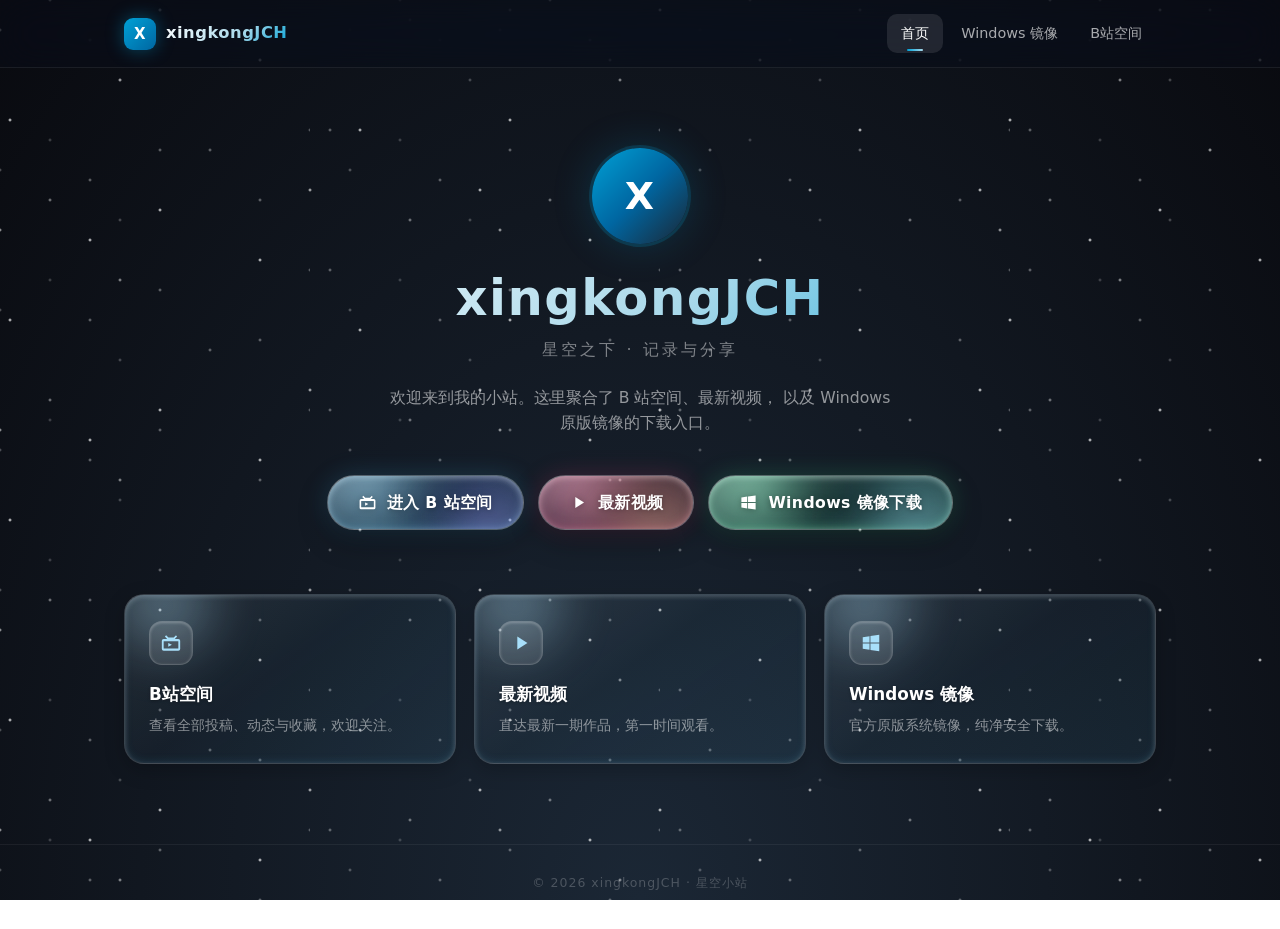
==== index.html @ c0339f9b "Add files via upload" ====
<!DOCTYPE html>
<html lang="zh-CN">
<head>
<meta charset="UTF-8">
<meta name="viewport" content="width=device-width, initial-scale=1.0">
<title>xingkongJCH · 星空小站</title>
<meta name="description" content="xingkongJCH 的个人官网 —— B站空间、最新视频与 Windows 原版镜像下载。">
<link rel="stylesheet" href="style.css">
</head>
<body>

<!-- 星空背景（跟随鼠标视差） -->
<div class="stars" aria-hidden="true"></div>

<!-- ==================== 导航栏 ==================== -->
<header class="nav" id="nav">
  <div class="nav-inner">
    <a class="nav-logo" href="#home">
      <span class="logo-mark">X</span>
      <span class="logo-text">xingkongJCH</span>
    </a>

    <nav class="nav-links" id="navLinks">
      <a href="#home" class="nav-link" data-nav="home">首页</a>
      <a href="#windows" class="nav-link" data-nav="windows">Windows 镜像</a>
      <a href="https://space.bilibili.com/3706985165883748?spm_id_from=333.1007.0.0"
         class="nav-link" target="_blank" rel="noopener noreferrer">B站空间</a>
    </nav>

    <button class="nav-toggle" id="navToggle" aria-label="展开菜单" aria-expanded="false">
      <span></span>
      <span></span>
      <span></span>
    </button>
  </div>
</header>

<div class="site">

  <!-- ==================== 首页 ==================== -->
  <section class="page page-home active" id="page-home">

    <!-- Hero -->
    <div class="hero">
      <div class="hero-avatar">X</div>
      <h1 class="hero-title">xingkongJCH</h1>
      <p class="hero-sub">星空之下 · 记录与分享</p>
      <p class="hero-desc">
        欢迎来到我的小站。这里聚合了 B 站空间、最新视频，
        以及 Windows 原版镜像的下载入口。
      </p>

      <div class="hero-actions">
        <a class="btn-liquid hue-bili"
           href="https://space.bilibili.com/3706985165883748?spm_id_from=333.1007.0.0"
           target="_blank" rel="noopener noreferrer">
          <svg viewBox="0 0 24 24" aria-hidden="true">
            <path d="M17.5 3.5l-2.5 2.5h-5.8L6.7 3.5 5.3 4.9 7.9 7.5H4a2 2 0 0 0-2 2v9a2 2 0 0 0 2 2h16a2 2 0 0 0 2-2v-9a2 2 0 0 0-2-2h-3.9l2.6-2.6-1.4-1.4zM4 10h16v8H4v-8zm5 2v4l4-2-4-2z"/>
          </svg>
          <span>进入 B 站空间</span>
        </a>

        <a class="btn-liquid hue-video"
           href="https://www.bilibili.com/video/BV1kBYi6ZEmk/?spm_id_from=333.1387.homepage.video_card.click&vd_source=fdfc58d24c87481e0ea7dd39a5ea5d2f"
           target="_blank" rel="noopener noreferrer">
          <svg viewBox="0 0 24 24" aria-hidden="true">
            <path d="M8 5v14l11-7z"/>
          </svg>
          <span>最新视频</span>
        </a>

        <a class="btn-liquid hue-win" href="#windows">
          <svg viewBox="0 0 24 24" aria-hidden="true">
            <path d="M3 5.6l7.4-1.05v6.95H3V5.6zm8.4-1.18L21 3.1v8.4h-9.6V4.42zM3 12.5h7.4v6.95L3 18.4V12.5zm8.4 0H21v8.4l-9.6-1.32V12.5z"/>
          </svg>
          <span>Windows 镜像下载</span>
        </a>
      </div>
    </div>

    <!-- 功能卡片 -->
    <div class="features">
      <a class="feature-card hue-bili"
         href="https://space.bilibili.com/3706985165883748?spm_id_from=333.1007.0.0"
         target="_blank" rel="noopener noreferrer">
        <span class="feature-icon">
          <svg viewBox="0 0 24 24" aria-hidden="true">
            <path d="M17.5 3.5l-2.5 2.5h-5.8L6.7 3.5 5.3 4.9 7.9 7.5H4a2 2 0 0 0-2 2v9a2 2 0 0 0 2 2h16a2 2 0 0 0 2-2v-9a2 2 0 0 0-2-2h-3.9l2.6-2.6-1.4-1.4zM4 10h16v8H4v-8zm5 2v4l4-2-4-2z"/>
          </svg>
        </span>
        <h3>B站空间</h3>
        <p>查看全部投稿、动态与收藏，欢迎关注。</p>
      </a>

      <a class="feature-card hue-video"
         href="https://www.bilibili.com/video/BV1kBYi6ZEmk/?spm_id_from=333.1387.homepage.video_card.click&vd_source=fdfc58d24c87481e0ea7dd39a5ea5d2f"
         target="_blank" rel="noopener noreferrer">
        <span class="feature-icon">
          <svg viewBox="0 0 24 24" aria-hidden="true">
            <path d="M8 5v14l11-7z"/>
          </svg>
        </span>
        <h3>最新视频</h3>
        <p>直达最新一期作品，第一时间观看。</p>
      </a>

      <a class="feature-card hue-win" href="#windows">
        <span class="feature-icon">
          <svg viewBox="0 0 24 24" aria-hidden="true">
            <path d="M3 5.6l7.4-1.05v6.95H3V5.6zm8.4-1.18L21 3.1v8.4h-9.6V4.42zM3 12.5h7.4v6.95L3 18.4V12.5zm8.4 0H21v8.4l-9.6-1.32V12.5z"/>
          </svg>
        </span>
        <h3>Windows 镜像</h3>
        <p>官方原版系统镜像，纯净安全下载。</p>
      </a>
    </div>

  </section>

  <!-- ==================== Windows 镜像下载页 ==================== -->
  <section class="page page-windows" id="page-windows">

    <div class="page-head">
      <button class="back-btn" id="backBtn" type="button" aria-label="返回首页">
        <svg viewBox="0 0 24 24" fill="none" stroke="currentColor" stroke-width="2.5"
             stroke-linecap="round" stroke-linejoin="round" aria-hidden="true">
          <path d="M15 5l-7 7 7 7"/>
        </svg>
        <span>返回首页</span>
      </button>

      <h2 class="page-title">Windows 镜像下载</h2>
      <p class="page-sub">官方原版 · 纯净安全</p>
    </div>

    <div class="dl-list">

      <a class="dl-item"
         href="https://alive.tingshuxiansheng.cn/d/%E5%BE%AE%E8%BD%AF%E5%AE%98%E6%96%B9%E5%8E%9F%E7%89%88Windows%E7%B3%BB%E7%BB%9F/zh-cn_windows_11_enterprise_ltsc_2024_x64_dvd_cff9cd2d.iso?sign=tOLn_5eT9_x6PxgOH4UfDRj9X3QzSqGgjOMQOa3mC1U=:0"
         target="_blank" rel="noopener noreferrer">
        <span class="dl-icon i-blue">
          <svg viewBox="0 0 24 24" fill="currentColor" aria-hidden="true">
            <path d="M3 5.6l7.4-1.05v6.95H3V5.6zm8.4-1.18L21 3.1v8.4h-9.6V4.42zM3 12.5h7.4v6.95L3 18.4V12.5zm8.4 0H21v8.4l-9.6-1.32V12.5z"/>
          </svg>
        </span>
        <span class="dl-body">
          <span class="dl-title">Windows 11 企业版 LTSC 2024</span>
          <span class="dl-desc">64 位 · 简体中文 · 官方原版</span>
        </span>
        <span class="dl-arrow">
          <svg viewBox="0 0 24 24" fill="none" stroke="currentColor" stroke-width="2.5"
               stroke-linecap="round" stroke-linejoin="round" aria-hidden="true">
            <path d="M9 5l7 7-7 7"/>
          </svg>
        </span>
      </a>

      <a class="dl-item"
         href="https://alive.tingshuxiansheng.cn/d/%E5%BE%AE%E8%BD%AF%E5%AE%98%E6%96%B9%E5%8E%9F%E7%89%88Windows%E7%B3%BB%E7%BB%9F/cn_windows_10_enterprise_ltsc_2019_x64_dvd_9c09ff24.iso?sign=Vf3zln-apKMjqWI-5AltkIxKh0ZvsPTqqXGYfFExYdQ=:0"
         target="_blank" rel="noopener noreferrer">
        <span class="dl-icon i-cyan">
          <svg viewBox="0 0 24 24" fill="currentColor" aria-hidden="true">
            <path d="M3 5.6l7.4-1.05v6.95H3V5.6zm8.4-1.18L21 3.1v8.4h-9.6V4.42zM3 12.5h7.4v6.95L3 18.4V12.5zm8.4 0H21v8.4l-9.6-1.32V12.5z"/>
          </svg>
        </span>
        <span class="dl-body">
          <span class="dl-title">Windows 10 企业版 LTSC 2019</span>
          <span class="dl-desc">64 位 · 简体中文 · 官方原版</span>
        </span>
        <span class="dl-arrow">
          <svg viewBox="0 0 24 24" fill="none" stroke="currentColor" stroke-width="2.5"
               stroke-linecap="round" stroke-linejoin="round" aria-hidden="true">
            <path d="M9 5l7 7-7 7"/>
          </svg>
        </span>
      </a>

      <a class="dl-item" href="https://next.itellyou.cn/" target="_blank" rel="noopener noreferrer">
        <span class="dl-icon i-purple">
          <svg viewBox="0 0 24 24" fill="none" stroke="currentColor" stroke-width="2"
               stroke-linecap="round" stroke-linejoin="round" aria-hidden="true">
            <path d="M12 3v12"/>
            <path d="M7 11l5 5 5-5"/>
            <path d="M4 20h16"/>
          </svg>
        </span>
        <span class="dl-body">
          <span class="dl-title">MSDN, 我告诉你</span>
          <span class="dl-desc">经典第三方原版镜像站</span>
        </span>
        <span class="dl-arrow">
          <svg viewBox="0 0 24 24" fill="none" stroke="currentColor" stroke-width="2.5"
               stroke-linecap="round" stroke-linejoin="round" aria-hidden="true">
            <path d="M9 5l7 7-7 7"/>
          </svg>
        </span>
      </a>

    </div>

    <p class="page-note">下载链接为第三方直链，如失效可通过 MSDN 镜像站获取。</p>

  </section>

</div>

<!-- ==================== 页脚 ==================== -->
<footer class="footer">
  <p>© 2026 xingkongJCH · 星空小站</p>
</footer>

<script src="script.js"></script>
</body>
</html>
---- style.css ----
/* ============================================================
   0. 变量与重置
   ============================================================ */
:root {
  /* 鼠标视差偏移量：-1 ~ 1，由 JS 动态写入 */
  --mx: 0;
  --my: 0;

  --bg-dark: #090a0f;
  --bg-mid: #1b2735;

  --text: #ffffff;
  --text-dim: rgba(255, 255, 255, 0.45);
  --text-faint: rgba(255, 255, 255, 0.22);

  --hue-bili: 200;
  --hue-video: 340;
  --hue-win: 152;
  --hue-back: 210;

  --nav-h: 68px;
  --ease-out: cubic-bezier(0.34, 1.56, 0.64, 1);
}

*,
*::before,
*::after {
  box-sizing: border-box;
  margin: 0;
  padding: 0;
}

html {
  -webkit-text-size-adjust: 100%;
}

body {
  min-height: 100vh;
  font-family: 'Segoe UI', 'PingFang SC', 'Microsoft YaHei', system-ui, -apple-system, sans-serif;
  font-size: 16px;
  line-height: 1.6;
  color: var(--text);
  background: radial-gradient(ellipse at bottom, var(--bg-mid) 0%, var(--bg-dark) 100%);
  background-attachment: fixed;
  overflow-x: hidden;
  -webkit-font-smoothing: antialiased;
}

a { color: inherit; text-decoration: none; }
button { font: inherit; color: inherit; background: none; border: none; cursor: pointer; }
svg { display: block; }

::-webkit-scrollbar { width: 8px; }
::-webkit-scrollbar-track { background: transparent; }
::-webkit-scrollbar-thumb {
  background: rgba(255, 255, 255, 0.14);
  border-radius: 10px;
}
::-webkit-scrollbar-thumb:hover { background: rgba(255, 255, 255, 0.24); }

/* ============================================================
   1. 星空背景（视差跟随鼠标）
   ============================================================ */
.stars {
  position: fixed;
  inset: 0;
  z-index: 0;
  pointer-events: none;
}

.stars::before,
.stars::after {
  content: '';
  position: absolute;
  top: -40px;
  left: -40px;
  width: calc(100% + 80px);
  height: calc(100% + 80px);
  background-image:
    radial-gradient(2px 2px at 20px 30px, #fff, transparent),
    radial-gradient(2px 2px at 40px 70px, rgba(255,255,255,0.8), transparent),
    radial-gradient(2px 2px at 50px 160px, #fff, transparent),
    radial-gradient(2px 2px at 90px 40px, rgba(255,255,255,0.6), transparent),
    radial-gradient(2px 2px at 130px 80px, #fff, transparent),
    radial-gradient(2px 2px at 160px 120px, rgba(255,255,255,0.7), transparent),
    radial-gradient(2px 2px at 200px 50px, #fff, transparent),
    radial-gradient(2px 2px at 250px 190px, rgba(255,255,255,0.5), transparent),
    radial-gradient(2px 2px at 300px 100px, #fff, transparent),
    radial-gradient(2px 2px at 350px 30px, rgba(255,255,255,0.9), transparent),
    radial-gradient(2px 2px at 400px 170px, #fff, transparent),
    radial-gradient(2px 2px at 450px 60px, rgba(255,255,255,0.6), transparent);
  background-size: 500px 200px;
  background-repeat: repeat;
  will-change: transform, opacity;
}

/* 远层：位移幅度小 */
.stars::before {
  animation: twinkle 4s ease-in-out infinite alternate;
  transform: translate3d(calc(var(--mx) * 16px), calc(var(--my) * 16px), 0);
}

/* 近层：位移幅度大，形成纵深 */
.stars::after {
  background-size: 350px 140px;
  opacity: 0.5;
  animation: twinkle 6s ease-in-out infinite alternate;
  animation-delay: 1s;
  transform: translate3d(calc(var(--mx) * 32px), calc(var(--my) * 32px), 0);
}

@keyframes twinkle {
  0%   { opacity: 0.4; }
  100% { opacity: 1; }
}

/* ============================================================
   2. 导航栏
   ============================================================ */
.nav {
  position: fixed;
  top: 0;
  left: 0;
  right: 0;
  z-index: 100;
  height: var(--nav-h);
  background: rgba(10, 14, 22, 0.55);
  backdrop-filter: blur(18px) saturate(180%);
  -webkit-backdrop-filter: blur(18px) saturate(180%);
  border-bottom: 1px solid rgba(255, 255, 255, 0.07);
}

.nav-inner {
  max-width: 1080px;
  height: 100%;
  margin: 0 auto;
  padding: 0 24px;
  display: flex;
  align-items: center;
  justify-content: space-between;
  gap: 24px;
}

.nav-logo {
  display: flex;
  align-items: center;
  gap: 10px;
  font-weight: 700;
  letter-spacing: 0.5px;
  flex-shrink: 0;
}

.logo-mark {
  width: 32px;
  height: 32px;
  border-radius: 9px;
  display: flex;
  align-items: center;
  justify-content: center;
  font-size: 15px;
  font-weight: 700;
  color: #fff;
  background: linear-gradient(135deg, #00a1d6, #0066a1);
  box-shadow: 0 0 18px rgba(0, 161, 214, 0.4);
}

.logo-text {
  font-size: 1.02rem;
  background: linear-gradient(135deg, #ffffff 0%, #a8d8ea 60%, #00a1d6 100%);
  -webkit-background-clip: text;
  background-clip: text;
  -webkit-text-fill-color: transparent;
}

.nav-links {
  display: flex;
  align-items: center;
  gap: 4px;
}

.nav-link {
  position: relative;
  padding: 8px 14px;
  font-size: 0.9rem;
  color: rgba(255, 255, 255, 0.65);
  border-radius: 10px;
  transition: color 0.25s, background 0.25s;
}

.nav-link:hover {
  color: #fff;
  background: rgba(255, 255, 255, 0.07);
}

.nav-link.active {
  color: #fff;
  background: rgba(255, 255, 255, 0.1);
}

.nav-link.active::after {
  content: '';
  position: absolute;
  left: 50%;
  bottom: 2px;
  transform: translateX(-50%);
  width: 16px;
  height: 2px;
  border-radius: 2px;
  background: linear-gradient(90deg, #00a1d6, #a8d8ea);
}

.nav-toggle {
  display: none;
  width: 40px;
  height: 40px;
  flex-direction: column;
  align-items: center;
  justify-content: center;
  gap: 5px;
  border-radius: 10px;
  transition: background 0.25s;
}

.nav-toggle:hover { background: rgba(255, 255, 255, 0.08); }

.nav-toggle span {
  display: block;
  width: 18px;
  height: 2px;
  border-radius: 2px;
  background: rgba(255, 255, 255, 0.85);
  transition: transform 0.3s var(--ease-out), opacity 0.25s;
}

.nav-toggle.open span:nth-child(1) { transform: translateY(7px) rotate(45deg); }
.nav-toggle.open span:nth-child(2) { opacity: 0; }
.nav-toggle.open span:nth-child(3) { transform: translateY(-7px) rotate(-45deg); }

/* ============================================================
   3. 页面容器与视图切换
   ============================================================ */
.site {
  position: relative;
  z-index: 1;
  max-width: 1080px;
  margin: 0 auto;
  padding: calc(var(--nav-h) + 56px) 24px 80px;
}

.page { display: none; }

.page.active {
  display: block;
  animation: fadeUp 0.65s cubic-bezier(0.16, 1, 0.3, 1) both;
}

@keyframes fadeUp {
  from { opacity: 0; transform: translateY(22px); }
  to   { opacity: 1; transform: translateY(0); }
}

/* ============================================================
   4. Hero 区域
   ============================================================ */
.hero {
  text-align: center;
  padding: 24px 0 64px;
}

.hero-avatar {
  width: 96px;
  height: 96px;
  margin: 0 auto 26px;
  border-radius: 50%;
  display: flex;
  align-items: center;
  justify-content: center;
  font-size: 38px;
  font-weight: 700;
  letter-spacing: 1px;
  color: #fff;
  background: linear-gradient(135deg, #00a1d6, #0066a1, #1b2735);
  box-shadow:
    0 0 0 3px rgba(0, 161, 214, 0.18),
    0 0 40px rgba(0, 161, 214, 0.22);
  user-select: none;
}

.hero-title {
  font-size: clamp(2.1rem, 6vw, 3.1rem);
  font-weight: 700;
  letter-spacing: 1.5px;
  line-height: 1.15;
  margin-bottom: 10px;
  background: linear-gradient(135deg, #ffffff 0%, #a8d8ea 55%, #00a1d6 100%);
  -webkit-background-clip: text;
  background-clip: text;
  -webkit-text-fill-color: transparent;
}

.hero-sub {
  font-size: clamp(0.85rem, 2.4vw, 1rem);
  letter-spacing: 3px;
  text-transform: uppercase;
  color: var(--text-dim);
  margin-bottom: 22px;
}

.hero-desc {
  max-width: 520px;
  margin: 0 auto 40px;
  font-size: 0.98rem;
  color: rgba(255, 255, 255, 0.55);
}

.hero-actions {
  display: flex;
  flex-wrap: wrap;
  justify-content: center;
  gap: 14px;
}

/* ============================================================
   5. 液态玻璃按钮
   ============================================================ */
.btn-liquid {
  --hue: 200;
  position: relative;
  display: inline-flex;
  align-items: center;
  justify-content: center;
  gap: 10px;
  padding: 14px 30px;
  font-size: 0.98rem;
  font-weight: 600;
  letter-spacing: 0.4px;
  color: #fff;
  cursor: pointer;
  border-radius: 60px;
  border: 1px solid rgba(255, 255, 255, 0.25);
  isolation: isolate;
  overflow: hidden;
  white-space: nowrap;
  text-shadow: 0 1px 6px rgba(0, 0, 0, 0.35);
  background: linear-gradient(
    145deg,
    hsla(var(--hue), 100%, 92%, 0.28) 0%,
    hsla(var(--hue), 90%, 75%, 0.14) 30%,
    hsla(var(--hue), 85%, 60%, 0.10) 55%,
    hsla(var(--hue), 80%, 70%, 0.18) 100%
  );
  backdrop-filter: blur(22px) saturate(200%);
  -webkit-backdrop-filter: blur(22px) saturate(200%);
  box-shadow:
    0 10px 30px rgba(0, 0, 0, 0.32),
    inset 0 2px 6px rgba(255, 255, 255, 0.42),
    inset 0 -3px 10px hsla(var(--hue), 100%, 70%, 0.22),
    inset 0 0 24px rgba(255, 255, 255, 0.06),
    0 0 26px hsla(var(--hue), 95%, 65%, 0.20);
  transition:
    transform 0.35s var(--ease-out),
    box-shadow 0.35s ease,
    filter 0.35s ease,
    border-color 0.35s ease;
}

/* 内部液态光斑 */
.btn-liquid::before,
.btn-liquid::after {
  content: '';
  position: absolute;
  border-radius: 50%;
  pointer-events: none;
  z-index: 0;
}

.btn-liquid::before {
  width: 160px;
  height: 160px;
  top: -70px;
  left: -40px;
  background: radial-gradient(circle,
    hsla(var(--hue), 100%, 85%, 0.75) 0%,
    hsla(var(--hue), 100%, 75%, 0.25) 40%,
    transparent 72%);
  filter: blur(22px);
  animation: liquidFlow1 9s ease-in-out infinite alternate;
}

.btn-liquid::after {
  width: 150px;
  height: 150px;
  bottom: -70px;
  right: -40px;
  background: radial-gradient(circle,
    hsla(calc(var(--hue) + 40), 100%, 82%, 0.6) 0%,
    hsla(calc(var(--hue) + 40), 100%, 72%, 0.18) 42%,
    transparent 72%);
  filter: blur(24px);
  animation: liquidFlow2 11s ease-in-out infinite alternate;
}

@keyframes liquidFlow1 {
  0%   { transform: translate(0, 0) scale(1); }
  50%  { transform: translate(80px, 40px) scale(1.25); }
  100% { transform: translate(30px, 80px) scale(0.95); }
}

@keyframes liquidFlow2 {
  0%   { transform: translate(0, 0) scale(1); }
  50%  { transform: translate(-70px, -30px) scale(1.2); }
  100% { transform: translate(-30px, -70px) scale(0.9); }
}

.btn-liquid > * { position: relative; z-index: 1; }

.btn-liquid svg {
  width: 19px;
  height: 19px;
  fill: currentColor;
  flex-shrink: 0;
  filter: drop-shadow(0 1px 3px rgba(0, 0, 0, 0.3));
}

.btn-liquid:hover {
  border-color: rgba(255, 255, 255, 0.45);
  filter: brightness(1.15) saturate(1.1);
  transform: translateY(-3px) scale(1.015);
  box-shadow:
    0 16px 40px rgba(0, 0, 0, 0.38),
    inset 0 2px 8px rgba(255, 255, 255, 0.6),
    inset 0 -3px 12px hsla(var(--hue), 100%, 75%, 0.3),
    inset 0 0 30px rgba(255, 255, 255, 0.1),
    0 0 42px hsla(var(--hue), 95%, 68%, 0.45);
}

.btn-liquid:hover::before,
.btn-liquid:hover::after {
  filter: blur(18px) brightness(1.3);
  animation-duration: 4s;
}

.btn-liquid:active {
  transform: translateY(-1px) scale(0.985);
  filter: brightness(0.95) saturate(1.05);
  box-shadow:
    0 5px 16px rgba(0, 0, 0, 0.35),
    inset 0 3px 12px rgba(0, 0, 0, 0.22),
    inset 0 1px 4px rgba(255, 255, 255, 0.3),
    0 0 20px hsla(var(--hue), 90%, 65%, 0.25);
}

/* 色调 */
.hue-bili  { --hue: var(--hue-bili); }
.hue-video { --hue: var(--hue-video); }
.hue-win   { --hue: var(--hue-win); }

/* ============================================================
   6. 功能卡片
   ============================================================ */
.features {
  display: grid;
  grid-template-columns: repeat(auto-fit, minmax(240px, 1fr));
  gap: 18px;
}

.feature-card {
  --hue: 200;
  position: relative;
  padding: 26px 24px;
  border-radius: 20px;
  border: 1px solid rgba(255, 255, 255, 0.14);
  isolation: isolate;
  overflow: hidden;
  background: linear-gradient(
    145deg,
    hsla(var(--hue), 95%, 90%, 0.12) 0%,
    hsla(var(--hue), 85%, 70%, 0.05) 45%,
    hsla(var(--hue), 80%, 65%, 0.09) 100%
  );
  backdrop-filter: blur(18px) saturate(180%);
  -webkit-backdrop-filter: blur(18px) saturate(180%);
  box-shadow:
    0 6px 20px rgba(0, 0, 0, 0.22),
    inset 0 2px 5px rgba(255, 255, 255, 0.2),
    inset 0 -2px 8px hsla(var(--hue), 100%, 70%, 0.1);
  transition:
    transform 0.35s var(--ease-out),
    box-shadow 0.35s ease,
    filter 0.35s ease,
    border-color 0.35s ease;
}

.feature-card::before {
  content: '';
  position: absolute;
  width: 140px;
  height: 140px;
  border-radius: 50%;
  top: -60px;
  left: -30px;
  z-index: 0;
  pointer-events: none;
  background: radial-gradient(circle,
    hsla(var(--hue), 100%, 85%, 0.4) 0%,
    transparent 70%);
  filter: blur(20px);
  animation: liquidFlow1 10s ease-in-out infinite alternate;
}

.feature-card > * { position: relative; z-index: 1; }

.feature-icon {
  display: flex;
  align-items: center;
  justify-content: center;
  width: 44px;
  height: 44px;
  margin-bottom: 16px;
  border-radius: 13px;
  background: rgba(255, 255, 255, 0.1);
  border: 1px solid rgba(255, 255, 255, 0.16);
  box-shadow: inset 0 1px 3px rgba(255, 255, 255, 0.28);
}

.feature-icon svg {
  width: 22px;
  height: 22px;
  fill: currentColor;
  color: hsla(var(--hue), 90%, 82%, 1);
}

.feature-card h3 {
  font-size: 1.05rem;
  font-weight: 600;
  margin-bottom: 6px;
  text-shadow: 0 1px 3px rgba(0, 0, 0, 0.3);
}

.feature-card p {
  font-size: 0.85rem;
  color: rgba(255, 255, 255, 0.5);
  line-height: 1.7;
}

.feature-card:hover {
  border-color: rgba(255, 255, 255, 0.32);
  filter: brightness(1.12);
  transform: translateY(-4px);
  box-shadow:
    0 14px 32px rgba(0, 0, 0, 0.32),
    inset 0 2px 7px rgba(255, 255, 255, 0.36),
    0 0 32px hsla(var(--hue), 95%, 68%, 0.3);
}

.feature-card:active {
  transform: translateY(-1px) scale(0.99);
  filter: brightness(0.96);
}

/* ============================================================
   7. Windows 下载页
   ============================================================ */
.page-windows {
  max-width: 680px;
  margin: 0 auto;
}

.page-head {
  text-align: center;
  margin-bottom: 34px;
}

.back-btn {
  --hue: var(--hue-back);
  position: relative;
  display: inline-flex;
  align-items: center;
  gap: 7px;
  padding: 9px 18px 9px 14px;
  margin-bottom: 26px;
  font-size: 0.85rem;
  font-weight: 600;
  color: #fff;
  border-radius: 40px;
  border: 1px solid rgba(255, 255, 255, 0.22);
  isolation: isolate;
  overflow: hidden;
  text-shadow: 0 1px 4px rgba(0, 0, 0, 0.35);
  background: linear-gradient(
    145deg,
    hsla(var(--hue), 100%, 92%, 0.22) 0%,
    hsla(var(--hue), 90%, 75%, 0.10) 45%,
    hsla(var(--hue), 80%, 70%, 0.16) 100%
  );
  backdrop-filter: blur(18px) saturate(190%);
  -webkit-backdrop-filter: blur(18px) saturate(190%);
  box-shadow:
    0 6px 18px rgba(0, 0, 0, 0.3),
    inset 0 2px 5px rgba(255, 255, 255, 0.35),
    inset 0 -2px 8px hsla(var(--hue), 100%, 70%, 0.18);
  transition:
    transform 0.3s var(--ease-out),
    box-shadow 0.3s ease,
    filter 0.3s ease,
    border-color 0.3s ease;
}

.back-btn::before {
  content: '';
  position: absolute;
  width: 90px;
  height: 90px;
  border-radius: 50%;
  top: -40px;
  left: -20px;
  z-index: 0;
  pointer-events: none;
  background: radial-gradient(circle,
    hsla(var(--hue), 100%, 85%, 0.55) 0%,
    transparent 70%);
  filter: blur(16px);
  animation: liquidFlow1 8s ease-in-out infinite alternate;
}

.back-btn > * { position: relative; z-index: 1; }

.back-btn svg { width: 15px; height: 15px; }

.back-btn:hover {
  border-color: rgba(255, 255, 255, 0.42);
  filter: brightness(1.18);
  transform: translateX(-3px);
  box-shadow:
    0 10px 26px rgba(0, 0, 0, 0.36),
    inset 0 2px 6px rgba(255, 255, 255, 0.5),
    0 0 28px hsla(var(--hue), 95%, 68%, 0.4);
}

.back-btn:active {
  transform: translateX(-1px) scale(0.97);
  filter: brightness(0.94);
}

.page-title {
  font-size: clamp(1.6rem, 4.5vw, 2.1rem);
  font-weight: 700;
  letter-spacing: 0.5px;
  margin-bottom: 8px;
  background: linear-gradient(135deg, #ffffff 0%, #a7f3d0 60%, #34d399 100%);
  -webkit-background-clip: text;
  background-clip: text;
  -webkit-text-fill-color: transparent;
}

.page-sub {
  font-size: 0.82rem;
  letter-spacing: 2.5px;
  text-transform: uppercase;
  color: var(--text-dim);
}

.dl-list {
  display: flex;
  flex-direction: column;
  gap: 12px;
}

.dl-item {
  --hue: var(--hue-win);
  position: relative;
  display: flex;
  align-items: center;
  gap: 14px;
  padding: 15px 18px;
  border-radius: 18px;
  border: 1px solid rgba(255, 255, 255, 0.16);
  color: #fff;
  isolation: isolate;
  overflow: hidden;
  background: linear-gradient(
    145deg,
    hsla(var(--hue), 95%, 90%, 0.14) 0%,
    hsla(var(--hue), 85%, 70%, 0.06) 45%,
    hsla(var(--hue), 80%, 65%, 0.10) 100%
  );
  backdrop-filter: blur(18px) saturate(180%);
  -webkit-backdrop-filter: blur(18px) saturate(180%);
  box-shadow:
    0 6px 20px rgba(0, 0, 0, 0.24),
    inset 0 2px 5px rgba(255, 255, 255, 0.22),
    inset 0 -2px 8px hsla(var(--hue), 100%, 70%, 0.12);
  transition:
    transform 0.3s var(--ease-out),
    box-shadow 0.3s ease,
    filter 0.3s ease,
    border-color 0.3s ease;
}

.dl-item::before {
  content: '';
  position: absolute;
  width: 130px;
  height: 130px;
  border-radius: 50%;
  top: -60px;
  left: -30px;
  z-index: 0;
  pointer-events: none;
  background: radial-gradient(circle,
    hsla(var(--hue), 100%, 85%, 0.45) 0%,
    transparent 70%);
  filter: blur(20px);
  animation: liquidFlow1 10s ease-in-out infinite alternate;
}

.dl-item > * { position: relative; z-index: 1; }

.dl-item:hover {
  border-color: rgba(255, 255, 255, 0.35);
  filter: brightness(1.14);
  transform: translateY(-2px);
  box-shadow:
    0 12px 28px rgba(0, 0, 0, 0.32),
    inset 0 2px 7px rgba(255, 255, 255, 0.4),
    0 0 32px hsla(var(--hue), 95%, 68%, 0.35);
}

.dl-item:hover::before {
  filter: blur(16px) brightness(1.3);
  animation-duration: 4.5s;
}

.dl-item:active {
  transform: translateY(0) scale(0.99);
  filter: brightness(0.95);
}

.dl-icon {
  width: 44px;
  height: 44px;
  flex-shrink: 0;
  border-radius: 13px;
  display: flex;
  align-items: center;
  justify-content: center;
  background: rgba(255, 255, 255, 0.1);
  border: 1px solid rgba(255, 255, 255, 0.16);
  box-shadow: inset 0 1px 3px rgba(255, 255, 255, 0.28);
}

.dl-icon svg { width: 22px; height: 22px; }

.dl-icon.i-blue   { color: #bfdbfe; }
.dl-icon.i-cyan   { color: #a5f3fc; }
.dl-icon.i-purple { color: #ddd6fe; }

.dl-body {
  flex: 1;
  min-width: 0;
  text-align: left;
}

.dl-title {
  display: block;
  font-size: 0.98rem;
  font-weight: 600;
  margin-bottom: 2px;
  text-shadow: 0 1px 3px rgba(0, 0, 0, 0.35);
}

.dl-desc {
  display: block;
  font-size: 0.76rem;
  color: rgba(255, 255, 255, 0.52);
}

.dl-arrow {
  flex-shrink: 0;
  color: rgba(255, 255, 255, 0.32);
  transition: color 0.25s, transform 0.25s;
}

.dl-arrow svg { width: 16px; height: 16px; }

.dl-item:hover .dl-arrow {
  color: rgba(255, 255, 255, 0.85);
  transform: translateX(3px);
}

.page-note {
  margin-top: 26px;
  font-size: 0.74rem;
  line-height: 1.8;
  color: var(--text-faint);
  text-align: center;
}

/* ============================================================
   8. 页脚
   ============================================================ */
.footer {
  position: relative;
  z-index: 1;
  padding: 28px 24px 36px;
  text-align: center;
  font-size: 0.78rem;
  letter-spacing: 1px;
  color: var(--text-faint);
  border-top: 1px solid rgba(255, 255, 255, 0.06);
}

/* ============================================================
   9. 响应式
   ============================================================ */
@media (max-width: 720px) {
  .nav-links {
    position: fixed;
    top: var(--nav-h);
    left: 0;
    right: 0;
    flex-direction: column;
    align-items: stretch;
    gap: 4px;
    padding: 14px 18px 20px;
    background: rgba(10, 14, 22, 0.92);
    backdrop-filter: blur(20px) saturate(180%);
    -webkit-backdrop-filter: blur(20px) saturate(180%);
    border-bottom: 1px solid rgba(255, 255, 255, 0.08);
    transform: translateY(-12px);
    opacity: 0;
    pointer-events: none;
    transition: opacity 0.28s ease, transform 0.28s ease;
  }

  .nav-links.open {
    transform: translateY(0);
    opacity: 1;
    pointer-events: auto;
  }

  .nav-link {
    padding: 12px 14px;
    font-size: 0.95rem;
  }

  .nav-link.active::after { display: none; }
  .nav-link.active {
    background: rgba(0, 161, 214, 0.18);
    border: 1px solid rgba(0, 161, 214, 0.3);
  }

  .nav-toggle { display: flex; }

  .site { padding: calc(var(--nav-h) + 40px) 18px 60px; }

  .hero { padding: 12px 0 48px; }

  .hero-avatar {
    width: 80px;
    height: 80px;
    font-size: 32px;
    margin-bottom: 22px;
  }

  .hero-actions {
    flex-direction: column;
    align-items: stretch;
    max-width: 340px;
    margin: 0 auto;
  }

  .btn-liquid {
    width: 100%;
    padding: 14px 24px;
  }

  .feature-card { padding: 22px 20px; }

  .page-windows { max-width: 100%; }
}

@media (max-width: 400px) {
  .logo-text { display: none; }
  .dl-item { padding: 13px 14px; gap: 12px; }
  .dl-icon { width: 40px; height: 40px; }
  .dl-title { font-size: 0.92rem; }
}

/* 尊重系统「减少动效」偏好 */
@media (prefers-reduced-motion: reduce) {
  .stars::before,
  .stars::after { transform: none !important; animation: none !important; }
  .btn-liquid::before,
  .btn-liquid::after,
  .feature-card::before,
  .dl-item::before,
  .back-btn::before { animation: none !important; }
  .page.active { animation: none; }
}
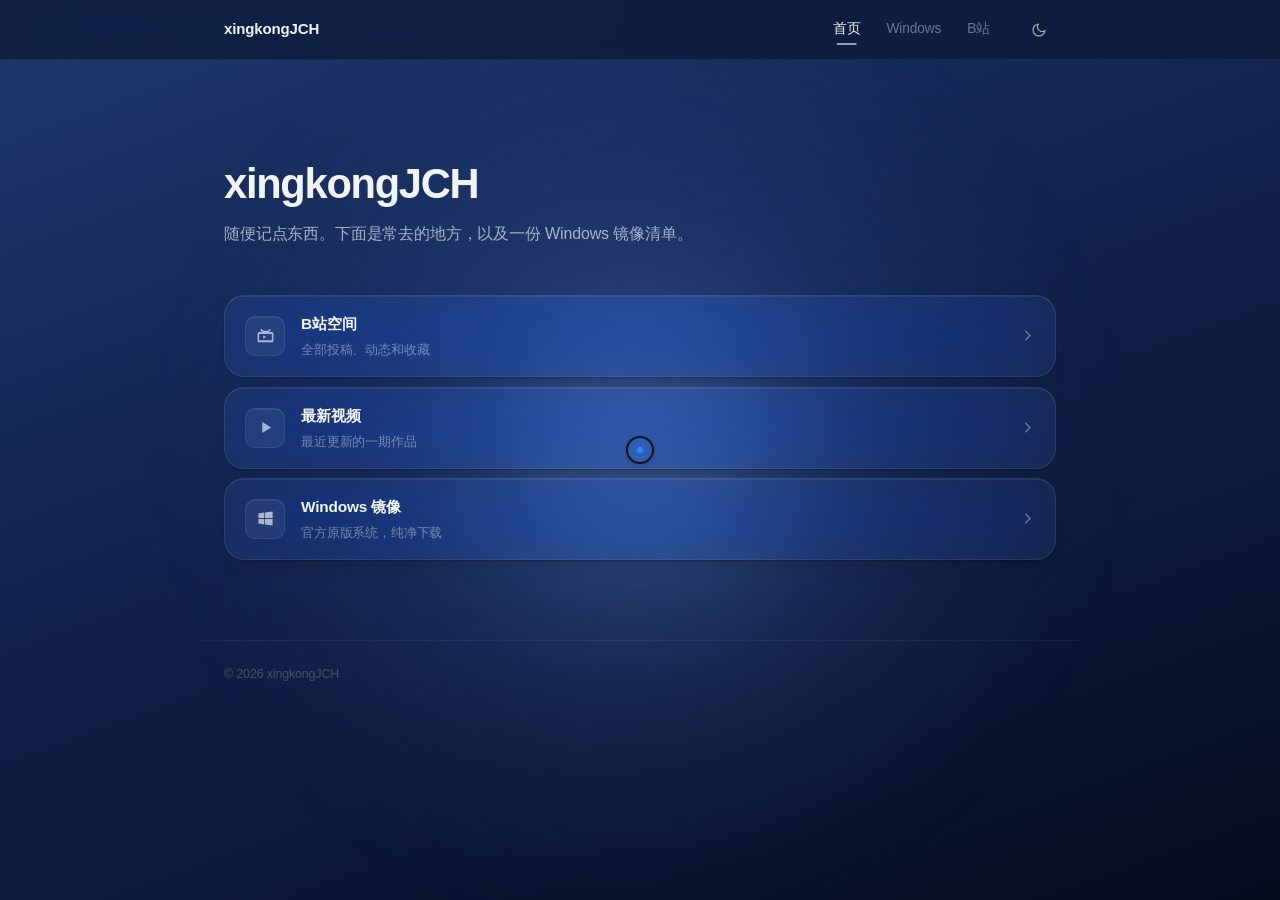
==== commit 27b3ea41: "Add files via upload" ====
--- a/index.html
+++ b/index.html
@@ -1,195 +1,1232 @@
 <!DOCTYPE html>
-<html lang="zh-CN">
+<html lang="zh-CN" data-theme="dark">
 <head>
 <meta charset="UTF-8">
 <meta name="viewport" content="width=device-width, initial-scale=1.0">
-<title>xingkongJCH · 星空小站</title>
-<meta name="description" content="xingkongJCH 的个人官网 —— B站空间、最新视频与 Windows 原版镜像下载。">
-<link rel="stylesheet" href="style.css">
+<title>xingkongJCH</title>
+<meta name="description" content="xingkongJCH 的个人站点">
+<style>
+/* ============================================================
+   0. 令牌
+   ============================================================ */
+:root {
+  --mx: 0;
+  --my: 0;
+
+  --nav-h: 60px;
+  --nav-h-shrunk: 52px;
+  --radius: 20px;
+
+  --ease: cubic-bezier(0.25, 0.1, 0.25, 1);
+  --ease-out: cubic-bezier(0.16, 1, 0.3, 1);
+  --ease-bounce: cubic-bezier(0.34, 1.56, 0.64, 1);
+
+  --theme-dur: 0.55s;
+}
+
+/* ---------- 深色（默认） ---------- */
+:root,
+[data-theme="dark"] {
+  --bg-gradient: linear-gradient(160deg, #1e3a6e 0%, #122450 40%, #060c20 100%);
+  --glow-c1: rgba(120, 170, 255, 0.30);
+  --glow-c2: rgba(90, 140, 230, 0.12);
+
+  --text-1: rgba(255, 255, 255, 0.95);
+  --text-2: rgba(255, 255, 255, 0.62);
+  --text-3: rgba(255, 255, 255, 0.4);
+  --text-4: rgba(255, 255, 255, 0.22);
+
+  --line: rgba(255, 255, 255, 0.06);
+
+  --nav-bg: rgba(16, 24, 44, 0.72);
+  --nav-bg-scrolled: rgba(12, 18, 34, 0.86);
+
+  --glass-bg: rgba(255, 255, 255, 0.05);
+  --glass-bg-hover: rgba(255, 255, 255, 0.085);
+  --glass-border: rgba(255, 255, 255, 0.08);
+  --glass-border-hover: rgba(255, 255, 255, 0.15);
+  --glass-hi: rgba(255, 255, 255, 0.14);
+  --glass-hi-strong: rgba(255, 255, 255, 0.24);
+  --glass-shadow: rgba(0, 0, 0, 0.28);
+  --glass-shadow-hover: rgba(0, 0, 0, 0.4);
+
+  --hover-bg: rgba(255, 255, 255, 0.06);
+  --glow-color: rgba(170, 200, 255, 0.18);
+
+  --cursor-ring: #111111;
+  --cursor-dot: #3b82f6;
+  --cursor-ring-inner: rgba(59, 130, 246, 0.10);
+  --cursor-trail: rgba(59, 130, 246, 0.35);
+
+  --focus-ring: rgba(120, 170, 255, 0.6);
+}
+
+/* ---------- 浅色 ---------- */
+[data-theme="light"] {
+  --bg-gradient: linear-gradient(160deg, #dbeafe 0%, #a9c8ec 45%, #6d9bd4 100%);
+  --glow-c1: rgba(255, 255, 255, 0.55);
+  --glow-c2: rgba(200, 225, 255, 0.25);
+
+  --text-1: rgba(20, 30, 55, 0.92);
+  --text-2: rgba(20, 30, 55, 0.6);
+  --text-3: rgba(20, 30, 55, 0.42);
+  --text-4: rgba(20, 30, 55, 0.26);
+
+  --line: rgba(30, 50, 90, 0.08);
+
+  --nav-bg: rgba(240, 245, 252, 0.76);
+  --nav-bg-scrolled: rgba(240, 245, 252, 0.92);
+
+  --glass-bg: rgba(255, 255, 255, 0.55);
+  --glass-bg-hover: rgba(255, 255, 255, 0.78);
+  --glass-border: rgba(30, 50, 90, 0.1);
+  --glass-border-hover: rgba(30, 50, 90, 0.18);
+  --glass-hi: rgba(255, 255, 255, 0.95);
+  --glass-hi-strong: rgba(255, 255, 255, 1);
+  --glass-shadow: rgba(30, 50, 90, 0.08);
+  --glass-shadow-hover: rgba(30, 50, 90, 0.14);
+
+  --hover-bg: rgba(30, 50, 90, 0.05);
+  --glow-color: rgba(255, 255, 255, 0.3);
+
+  --cursor-ring: #0a0a0a;
+  --cursor-dot: #2563eb;
+  --cursor-ring-inner: rgba(37, 99, 235, 0.12);
+  --cursor-trail: rgba(37, 99, 235, 0.35);
+
+  --focus-ring: rgba(37, 99, 235, 0.6);
+}
+
+*,
+*::before,
+*::after {
+  box-sizing: border-box;
+  margin: 0;
+  padding: 0;
+}
+
+html {
+  -webkit-text-size-adjust: 100%;
+  scroll-behavior: smooth;
+}
+
+body {
+  min-height: 100vh;
+  font-family: -apple-system, BlinkMacSystemFont, 'SF Pro Text', 'Segoe UI',
+               'PingFang SC', 'Hiragino Sans GB', 'Microsoft YaHei', sans-serif;
+  font-size: 16px;
+  line-height: 1.6;
+  color: var(--text-1);
+  background: var(--bg-gradient);
+  overflow-x: hidden;
+  -webkit-font-smoothing: antialiased;
+  -moz-osx-font-smoothing: grayscale;
+  letter-spacing: -0.01em;
+  cursor: none;
+  transition:
+    background var(--theme-dur) var(--ease),
+    color var(--theme-dur) var(--ease);
+}
+
+html, body, a, button, input, textarea, select, label,
+.item, .nav-link, .theme-toggle, .back {
+  cursor: none;
+}
+
+a { color: inherit; text-decoration: none; }
+button { font: inherit; color: inherit; background: none; border: none; }
+svg { display: block; }
+
+:focus-visible {
+  outline: 2px solid var(--focus-ring);
+  outline-offset: 3px;
+  border-radius: 8px;
+}
+
+::selection {
+  background: rgba(0, 122, 255, 0.25);
+  color: #fff;
+}
+
+::-webkit-scrollbar { width: 8px; height: 8px; }
+::-webkit-scrollbar-track { background: transparent; }
+::-webkit-scrollbar-thumb {
+  background: var(--text-4);
+  border-radius: 10px;
+  border: 2px solid transparent;
+  background-clip: content-box;
+}
+::-webkit-scrollbar-thumb:hover { background: var(--text-3); background-clip: content-box; }
+
+/* ============================================================
+   0.5 自定义光标 + 拖尾
+   ============================================================ */
+.cursor-ring,
+.cursor-trail,
+.cursor-dot {
+  position: fixed;
+  left: 0;
+  top: 0;
+  pointer-events: none;
+  z-index: 9999;
+  border-radius: 50%;
+  transform: translate(-50%, -50%);
+}
+
+.cursor-trail {
+  width: 18px;
+  height: 18px;
+  background: var(--cursor-trail);
+  filter: blur(4px);
+  opacity: 0.5;
+  transition: opacity 0.3s var(--ease), background 0.3s var(--ease);
+}
+
+.trail-2 {
+  width: 12px;
+  height: 12px;
+  opacity: 0.3;
+  filter: blur(6px);
+}
+
+.cursor-ring {
+  width: 28px;
+  height: 28px;
+  border: 2px solid var(--cursor-ring);
+  background: var(--cursor-ring-inner);
+  box-shadow:
+    0 1px 4px rgba(0, 0, 0, 0.18),
+    inset 0 0 6px rgba(59, 130, 246, 0.15);
+  transition:
+    width 0.25s var(--ease-bounce),
+    height 0.25s var(--ease-bounce),
+    background 0.25s var(--ease),
+    border-color 0.25s var(--ease),
+    box-shadow 0.3s var(--ease),
+    opacity 0.2s var(--ease);
+}
+
+.cursor-dot {
+  width: 6px;
+  height: 6px;
+  background: var(--cursor-dot);
+  box-shadow: 0 0 8px rgba(59, 130, 246, 0.7);
+  transition:
+    width 0.25s var(--ease-bounce),
+    height 0.25s var(--ease-bounce),
+    background 0.25s var(--ease),
+    box-shadow 0.3s var(--ease),
+    opacity 0.2s var(--ease);
+}
+
+body.cursor-hover .cursor-ring {
+  width: 46px;
+  height: 46px;
+  border-color: var(--cursor-dot);
+  background: rgba(59, 130, 246, 0.10);
+  box-shadow:
+    0 2px 12px rgba(59, 130, 246, 0.25),
+    inset 0 0 10px rgba(59, 130, 246, 0.15);
+}
+
+body.cursor-hover .cursor-dot {
+  width: 4px;
+  height: 4px;
+}
+
+body.cursor-hover .cursor-trail {
+  opacity: 0.7;
+  background: var(--cursor-dot);
+}
+
+body.cursor-down .cursor-ring {
+  width: 20px;
+  height: 20px;
+}
+
+body.cursor-down .cursor-dot {
+  width: 8px;
+  height: 8px;
+}
+
+body.cursor-hidden .cursor-ring,
+body.cursor-hidden .cursor-dot,
+body.cursor-hidden .cursor-trail {
+  opacity: 0;
+}
+
+@media (hover: none), (pointer: coarse) {
+  .cursor-ring,
+  .cursor-trail,
+  .cursor-dot { display: none; }
+  html, body, a, button, input, textarea, select, label,
+  .item, .nav-link, .theme-toggle, .back {
+    cursor: auto;
+  }
+}
+
+/* ============================================================
+   1. 背景
+   ============================================================ */
+.bg {
+  position: fixed;
+  inset: 0;
+  z-index: 0;
+  pointer-events: none;
+  overflow: hidden;
+  background: var(--bg-gradient);
+  transition: background var(--theme-dur) var(--ease);
+}
+
+.bg-glow {
+  position: absolute;
+  width: 70vmax;
+  height: 70vmax;
+  left: calc(50% + var(--mx) * 50%);
+  top: calc(50% + var(--my) * 50%);
+  transform: translate(-50%, -50%);
+  border-radius: 50%;
+  pointer-events: none;
+  background: radial-gradient(circle,
+    var(--glow-c1) 0%,
+    var(--glow-c2) 35%,
+    transparent 70%);
+  filter: blur(50px);
+  animation: glowIn 1.6s var(--ease-out) 0.3s both;
+  transition: background var(--theme-dur) var(--ease);
+}
+
+.bg-glow::after {
+  content: '';
+  position: absolute;
+  inset: 22%;
+  border-radius: 50%;
+  background: radial-gradient(circle,
+    var(--glow-c1) 0%,
+    transparent 60%);
+  filter: blur(30px);
+  opacity: 0.6;
+}
+
+@keyframes glowIn {
+  from {
+    opacity: 0;
+    transform: translate(-50%, -50%) scale(0.5);
+  }
+  to {
+    opacity: 1;
+    transform: translate(-50%, -50%) scale(1);
+  }
+}
+
+/* ============================================================
+   2. 导航栏
+   ============================================================ */
+.nav {
+  position: fixed;
+  top: 0;
+  left: 0;
+  right: 0;
+  z-index: 100;
+  height: var(--nav-h);
+  background: var(--nav-bg);
+  backdrop-filter: blur(28px) saturate(180%);
+  -webkit-backdrop-filter: blur(28px) saturate(180%);
+  border-bottom: 1px solid var(--line);
+  transition:
+    background var(--theme-dur) var(--ease),
+    border-color var(--theme-dur) var(--ease),
+    height 0.4s var(--ease-out),
+    box-shadow 0.4s var(--ease);
+  animation: navIn 0.75s var(--ease-out) both;
+}
+
+.nav.scrolled {
+  height: var(--nav-h-shrunk);
+  background: var(--nav-bg-scrolled);
+  box-shadow: 0 8px 32px -12px rgba(0, 0, 0, 0.4);
+}
+
+@keyframes navIn {
+  from {
+    opacity: 0;
+    transform: translateY(-100%);
+  }
+  to {
+    opacity: 1;
+    transform: translateY(0);
+  }
+}
+
+.nav-inner {
+  max-width: 880px;
+  height: 100%;
+  margin: 0 auto;
+  padding: 0 24px;
+  display: flex;
+  align-items: center;
+  gap: 20px;
+}
+
+.nav-logo {
+  font-size: 0.94rem;
+  font-weight: 600;
+  letter-spacing: -0.01em;
+  color: var(--text-1);
+  flex-shrink: 0;
+  position: relative;
+  transition: opacity 0.25s var(--ease), color var(--theme-dur) var(--ease);
+}
+.nav-logo::after {
+  content: '';
+  position: absolute;
+  left: 0;
+  bottom: -2px;
+  height: 1px;
+  width: 0;
+  background: currentColor;
+  opacity: 0.4;
+  transition: width 0.35s var(--ease-out);
+}
+.nav-logo:hover { opacity: 0.75; }
+.nav-logo:hover::after { width: 100%; }
+
+.nav-links {
+  display: flex;
+  align-items: center;
+  gap: 2px;
+  margin-left: auto;
+}
+
+.nav-link {
+  position: relative;
+  padding: 7px 12px;
+  font-size: 0.86rem;
+  font-weight: 500;
+  color: var(--text-3);
+  border-radius: 8px;
+  transition:
+    color 0.28s var(--ease),
+    background 0.28s var(--ease),
+    transform 0.28s var(--ease);
+  animation: navLinkIn 0.6s var(--ease-out) both;
+}
+
+.nav-link:nth-child(1) { animation-delay: 0.35s; }
+.nav-link:nth-child(2) { animation-delay: 0.42s; }
+.nav-link:nth-child(3) { animation-delay: 0.49s; }
+
+@keyframes navLinkIn {
+  from { opacity: 0; transform: translateY(-8px); }
+  to   { opacity: 1; transform: translateY(0); }
+}
+
+.nav-link::after {
+  content: '';
+  position: absolute;
+  left: 50%;
+  bottom: 3px;
+  transform: translateX(-50%);
+  width: 0;
+  height: 1.5px;
+  border-radius: 2px;
+  background: currentColor;
+  opacity: 0.6;
+  transition: width 0.3s var(--ease-out);
+}
+.nav-link:hover::after { width: 40%; }
+.nav-link.active::after { width: 40%; }
+
+.nav-link:hover {
+  color: var(--text-1);
+  background: var(--hover-bg);
+}
+
+.nav-link:active {
+  transform: scale(0.96);
+  transition-duration: 0.08s;
+}
+
+.nav-link.active {
+  color: var(--text-1);
+}
+
+.theme-toggle {
+  position: relative;
+  width: 34px;
+  height: 34px;
+  flex-shrink: 0;
+  border-radius: 9px;
+  display: flex;
+  align-items: center;
+  justify-content: center;
+  color: var(--text-2);
+  transition:
+    color 0.25s var(--ease),
+    background 0.25s var(--ease),
+    transform 0.3s var(--ease-bounce);
+  animation: navLinkIn 0.6s var(--ease-out) 0.56s both;
+}
+
+.theme-toggle:hover {
+  color: var(--text-1);
+  background: var(--hover-bg);
+}
+
+.theme-toggle:active {
+  transform: scale(0.88);
+  transition-duration: 0.1s;
+}
+
+.theme-toggle svg {
+  position: absolute;
+  width: 16px;
+  height: 16px;
+  transition:
+    opacity 0.45s var(--ease-out),
+    transform 0.55s var(--ease-bounce);
+}
+
+.theme-toggle .icon-sun {
+  opacity: 0;
+  transform: rotate(-90deg) scale(0.4);
+}
+.theme-toggle .icon-moon {
+  opacity: 1;
+  transform: rotate(0) scale(1);
+}
+
+[data-theme="light"] .theme-toggle .icon-sun {
+  opacity: 1;
+  transform: rotate(0) scale(1);
+}
+[data-theme="light"] .theme-toggle .icon-moon {
+  opacity: 0;
+  transform: rotate(90deg) scale(0.4);
+}
+
+/* ============================================================
+   3. 页面容器
+   ============================================================ */
+.site {
+  position: relative;
+  z-index: 1;
+  max-width: 880px;
+  margin: 0 auto;
+  padding: calc(var(--nav-h) + 80px) 24px 80px;
+}
+
+.page { display: none; }
+.page.active { display: block; }
+
+.page.active .intro h1,
+.page.active .win-head h2 {
+  animation: titleIn 0.75s var(--ease-out) 0.05s both;
+}
+
+@keyframes titleIn {
+  from {
+    opacity: 0;
+    transform: translateY(16px);
+    filter: blur(4px);
+  }
+  to {
+    opacity: 1;
+    transform: translateY(0);
+    filter: blur(0);
+  }
+}
+
+/* ============================================================
+   4. 主页头部
+   ============================================================ */
+.intro {
+  padding: 20px 0 48px;
+}
+
+.intro h1 {
+  font-size: clamp(1.9rem, 5vw, 2.6rem);
+  font-weight: 700;
+  letter-spacing: -0.03em;
+  line-height: 1.15;
+  margin-bottom: 12px;
+  color: var(--text-1);
+  transition: color var(--theme-dur) var(--ease);
+  animation: titleIn 0.75s var(--ease-out) 0.35s both;
+}
+
+.intro p {
+  font-size: 1rem;
+  line-height: 1.7;
+  color: var(--text-2);
+  max-width: 520px;
+  transition: color var(--theme-dur) var(--ease);
+  animation: descIn 0.75s var(--ease-out) 0.5s both;
+}
+
+@keyframes descIn {
+  from {
+    opacity: 0;
+    transform: translateY(12px);
+    filter: blur(3px);
+  }
+  to {
+    opacity: 1;
+    transform: translateY(0);
+    filter: blur(0);
+  }
+}
+
+/* ============================================================
+   5. 液态玻璃列表
+   ============================================================ */
+.list {
+  display: flex;
+  flex-direction: column;
+  gap: 10px;
+  perspective: 1200px;
+}
+
+.item {
+  position: relative;
+  display: flex;
+  align-items: center;
+  gap: 16px;
+  padding: 16px 20px;
+  border-radius: var(--radius);
+  isolation: isolate;
+  overflow: hidden;
+  background: var(--glass-bg);
+  backdrop-filter: blur(40px) saturate(180%);
+  -webkit-backdrop-filter: blur(40px) saturate(180%);
+  border: 1px solid var(--glass-border);
+  box-shadow:
+    inset 0 0.5px 0 var(--glass-hi),
+    0 1px 2px var(--glass-shadow),
+    0 8px 24px -12px var(--glass-shadow);
+  transform-style: preserve-3d;
+  will-change: transform;
+  transition:
+    background 0.4s var(--ease),
+    border-color 0.4s var(--ease),
+    box-shadow 0.45s var(--ease);
+}
+
+.item::before {
+  content: '';
+  position: absolute;
+  top: 0;
+  left: 8%;
+  right: 8%;
+  height: 1px;
+  background: linear-gradient(90deg,
+    transparent,
+    var(--glass-hi-strong) 25%,
+    var(--glass-hi-strong) 75%,
+    transparent);
+  pointer-events: none;
+  z-index: 1;
+  opacity: 0;
+  transition: opacity 0.4s var(--ease);
+}
+
+.item:hover::before { opacity: 1; }
+
+.item::after {
+  content: '';
+  position: absolute;
+  inset: 0;
+  border-radius: inherit;
+  background: radial-gradient(circle at var(--hover-x, 50%) var(--hover-y, 50%),
+    var(--glow-color) 0%,
+    transparent 40%);
+  opacity: 0;
+  pointer-events: none;
+  transition: opacity 0.5s var(--ease);
+  z-index: 0;
+}
+
+.item:hover::after { opacity: 1; }
+
+.item:hover {
+  background: var(--glass-bg-hover);
+  border-color: var(--glass-border-hover);
+  box-shadow:
+    inset 0 0.5px 0 var(--glass-hi-strong),
+    0 1px 2px var(--glass-shadow),
+    0 24px 48px -18px var(--glass-shadow-hover);
+}
+
+.item:active {
+  transition-duration: 0.1s;
+}
+
+.item-icon {
+  position: relative;
+  z-index: 1;
+  width: 40px;
+  height: 40px;
+  flex-shrink: 0;
+  border-radius: 10px;
+  display: flex;
+  align-items: center;
+  justify-content: center;
+  background: var(--hover-bg);
+  border: 1px solid var(--glass-border);
+  box-shadow: inset 0 0.5px 0 var(--glass-hi);
+  transition:
+    background 0.4s var(--ease),
+    border-color 0.4s var(--ease),
+    transform 0.5s var(--ease-bounce);
+}
+
+.item:hover .item-icon {
+  transform: scale(1.08) rotate(-4deg);
+  background: var(--glass-bg-hover);
+  border-color: var(--glass-border-hover);
+}
+
+.item-icon svg {
+  width: 19px;
+  height: 19px;
+  fill: currentColor;
+  color: var(--text-2);
+  transition: color 0.4s var(--ease), transform 0.5s var(--ease-bounce);
+}
+
+.item:hover .item-icon svg {
+  color: var(--text-1);
+  transform: scale(1.05);
+}
+
+.item-body {
+  position: relative;
+  z-index: 1;
+  flex: 1;
+  min-width: 0;
+}
+
+.item-title {
+  display: block;
+  font-size: 0.96rem;
+  font-weight: 600;
+  letter-spacing: -0.01em;
+  color: var(--text-1);
+  margin-bottom: 2px;
+  transition: color var(--theme-dur) var(--ease), transform 0.4s var(--ease);
+}
+
+.item:hover .item-title {
+  transform: translateX(3px);
+}
+
+.item-desc {
+  display: block;
+  font-size: 0.82rem;
+  color: var(--text-3);
+  transition: color var(--theme-dur) var(--ease), transform 0.4s var(--ease);
+}
+
+.item:hover .item-desc {
+  transform: translateX(3px);
+}
+
+.item-arrow {
+  position: relative;
+  z-index: 1;
+  flex-shrink: 0;
+  color: var(--text-3);
+  transition: color 0.35s var(--ease), transform 0.45s var(--ease-out);
+}
+
+.item-arrow svg { width: 15px; height: 15px; }
+
+.item:hover .item-arrow {
+  color: var(--text-1);
+  transform: translateX(5px);
+}
+
+/* 玻璃条依次入场（最多支持 8 条） */
+.list .item {
+  animation: itemIn 0.85s var(--ease-out) both;
+  animation-delay: calc(0.62s + (var(--i, 0) * 0.08s));
+}
+
+.list .item:nth-child(1) { --i: 0; }
+.list .item:nth-child(2) { --i: 1; }
+.list .item:nth-child(3) { --i: 2; }
+.list .item:nth-child(4) { --i: 3; }
+.list .item:nth-child(5) { --i: 4; }
+.list .item:nth-child(6) { --i: 5; }
+.list .item:nth-child(7) { --i: 6; }
+.list .item:nth-child(8) { --i: 7; }
+
+@keyframes itemIn {
+  from {
+    opacity: 0;
+    transform: translateY(22px) scale(0.97);
+    filter: blur(6px);
+  }
+  to {
+    opacity: 1;
+    transform: translateY(0) scale(1);
+    filter: blur(0);
+  }
+}
+
+.list .item .item-icon {
+  animation: iconIn 0.65s var(--ease-bounce) both;
+  animation-delay: calc(0.85s + (var(--i, 0) * 0.08s));
+}
+
+@keyframes iconIn {
+  from { transform: scale(0.6); opacity: 0; }
+  to   { transform: scale(1); opacity: 1; }
+}
+
+.list .item .item-arrow {
+  animation: arrowIn 0.5s var(--ease-out) both;
+  animation-delay: calc(0.95s + (var(--i, 0) * 0.08s));
+}
+
+@keyframes arrowIn {
+  from { opacity: 0; transform: translateX(-8px); }
+  to   { opacity: 1; transform: translateX(0); }
+}
+
+/* ============================================================
+   6. Windows 页
+   ============================================================ */
+.back {
+  display: inline-flex;
+  align-items: center;
+  gap: 6px;
+  padding: 7px 14px 7px 10px;
+  margin-bottom: 32px;
+  font-size: 0.84rem;
+  font-weight: 500;
+  color: var(--text-2);
+  border-radius: 9px;
+  transition:
+    color 0.28s var(--ease),
+    background 0.28s var(--ease),
+    transform 0.35s var(--ease-out);
+  animation: backIn 0.6s var(--ease-out) 0.1s both;
+}
+
+@keyframes backIn {
+  from { opacity: 0; transform: translateX(-10px); }
+  to   { opacity: 1; transform: translateX(0); }
+}
+
+.back:hover {
+  color: var(--text-1);
+  background: var(--hover-bg);
+  transform: translateX(-3px);
+}
+
+.back:active {
+  transform: translateX(0) scale(0.96);
+  transition-duration: 0.08s;
+}
+
+.back svg {
+  width: 14px;
+  height: 14px;
+  transition: transform 0.35s var(--ease-out);
+}
+
+.back:hover svg { transform: translateX(-3px); }
+
+.win-head {
+  margin-bottom: 32px;
+  animation: titleIn 0.75s var(--ease-out) 0.18s both;
+}
+
+.win-head h2 {
+  font-size: clamp(1.5rem, 4vw, 2rem);
+  font-weight: 700;
+  letter-spacing: -0.03em;
+  margin-bottom: 8px;
+  color: var(--text-1);
+  transition: color var(--theme-dur) var(--ease);
+}
+
+.win-head p {
+  font-size: 0.92rem;
+  color: var(--text-3);
+  transition: color var(--theme-dur) var(--ease);
+}
+
+.note {
+  margin-top: 28px;
+  font-size: 0.78rem;
+  line-height: 1.7;
+  color: var(--text-4);
+  transition: color var(--theme-dur) var(--ease);
+  animation: descIn 0.7s var(--ease-out) 1.4s both;
+}
+
+/* ============================================================
+   7. 页脚
+   ============================================================ */
+.footer {
+  position: relative;
+  z-index: 1;
+  max-width: 880px;
+  margin: 0 auto;
+  padding: 24px;
+  font-size: 0.78rem;
+  color: var(--text-4);
+  border-top: 1px solid var(--line);
+  transition:
+    color var(--theme-dur) var(--ease),
+    border-color var(--theme-dur) var(--ease);
+  animation: footerIn 0.7s var(--ease-out) 1.3s both;
+}
+
+@keyframes footerIn {
+  from { opacity: 0; transform: translateY(10px); }
+  to   { opacity: 1; transform: translateY(0); }
+}
+
+/* ============================================================
+   8. 响应式
+   ============================================================ */
+@media (max-width: 640px) {
+  .nav-inner { padding: 0 16px; gap: 12px; }
+  .nav-link { padding: 7px 10px; font-size: 0.82rem; }
+
+  .site { padding: calc(var(--nav-h) + 56px) 16px 56px; }
+  .intro { padding: 12px 0 36px; }
+
+  .item { padding: 14px 16px; gap: 14px; border-radius: 16px; }
+  .item-icon { width: 36px; height: 36px; border-radius: 9px; }
+  .item-icon svg { width: 17px; height: 17px; }
+  .item-title { font-size: 0.92rem; }
+  .item-desc { font-size: 0.78rem; }
+
+  .footer { padding: 20px 16px; }
+
+  .bg-glow { width: 90vmax; height: 90vmax; filter: blur(40px); }
+}
+
+@media (max-width: 400px) {
+  .item { padding: 12px 14px; gap: 12px; }
+}
+
+/* ============================================================
+   9. 减少动效
+   ============================================================ */
+@media (prefers-reduced-motion: reduce) {
+  *, *::before, *::after {
+    animation-duration: 0.001ms !important;
+    animation-delay: 0ms !important;
+    transition-duration: 0.001ms !important;
+  }
+  .bg-glow {
+    left: 50% !important;
+    top: 50% !important;
+  }
+  html { scroll-behavior: auto; }
+}
+</style>
 </head>
 <body>
 
-<!-- 星空背景（跟随鼠标视差） -->
-<div class="stars" aria-hidden="true"></div>
-
-<!-- ==================== 导航栏 ==================== -->
+<!-- 自定义光标 -->
+<div class="cursor-trail trail-1" aria-hidden="true"></div>
+<div class="cursor-trail trail-2" aria-hidden="true"></div>
+<div class="cursor-ring" aria-hidden="true"></div>
+<div class="cursor-dot" aria-hidden="true"></div>
+
+<!-- 背景 -->
+<div class="bg" aria-hidden="true">
+  <div class="bg-glow"></div>
+</div>
+
+<!-- 导航栏 -->
 <header class="nav" id="nav">
   <div class="nav-inner">
-    <a class="nav-logo" href="#home">
-      <span class="logo-mark">X</span>
-      <span class="logo-text">xingkongJCH</span>
-    </a>
+    <a class="nav-logo" href="#home">xingkongJCH</a>
 
     <nav class="nav-links" id="navLinks">
       <a href="#home" class="nav-link" data-nav="home">首页</a>
-      <a href="#windows" class="nav-link" data-nav="windows">Windows 镜像</a>
+      <a href="#windows" class="nav-link" data-nav="windows">Windows</a>
       <a href="https://space.bilibili.com/3706985165883748?spm_id_from=333.1007.0.0"
-         class="nav-link" target="_blank" rel="noopener noreferrer">B站空间</a>
+         class="nav-link" target="_blank" rel="noopener noreferrer">B站</a>
     </nav>
 
-    <button class="nav-toggle" id="navToggle" aria-label="展开菜单" aria-expanded="false">
-      <span></span>
-      <span></span>
-      <span></span>
+    <button class="theme-toggle" id="themeToggle" type="button" aria-label="切换深浅色">
+      <svg class="icon-moon" viewBox="0 0 24 24" fill="none" stroke="currentColor"
+           stroke-width="1.8" stroke-linecap="round" stroke-linejoin="round" aria-hidden="true">
+        <path d="M21 12.8A9 9 0 1 1 11.2 3a7 7 0 0 0 9.8 9.8z"/>
+      </svg>
+      <svg class="icon-sun" viewBox="0 0 24 24" fill="none" stroke="currentColor"
+           stroke-width="1.8" stroke-linecap="round" stroke-linejoin="round" aria-hidden="true">
+        <circle cx="12" cy="12" r="4"/>
+        <path d="M12 2v2"/><path d="M12 20v2"/>
+        <path d="M4.9 4.9l1.4 1.4"/><path d="M17.7 17.7l1.4 1.4"/>
+        <path d="M2 12h2"/><path d="M20 12h2"/>
+        <path d="M4.9 19.1l1.4-1.4"/><path d="M17.7 6.3l1.4-1.4"/>
+      </svg>
     </button>
   </div>
 </header>
 
-<div class="site">
-
-  <!-- ==================== 首页 ==================== -->
+<main class="site">
+
+  <!-- 首页 -->
   <section class="page page-home active" id="page-home">
 
-    <!-- Hero -->
-    <div class="hero">
-      <div class="hero-avatar">X</div>
-      <h1 class="hero-title">xingkongJCH</h1>
-      <p class="hero-sub">星空之下 · 记录与分享</p>
-      <p class="hero-desc">
-        欢迎来到我的小站。这里聚合了 B 站空间、最新视频，
-        以及 Windows 原版镜像的下载入口。
-      </p>
-
-      <div class="hero-actions">
-        <a class="btn-liquid hue-bili"
-           href="https://space.bilibili.com/3706985165883748?spm_id_from=333.1007.0.0"
-           target="_blank" rel="noopener noreferrer">
+    <div class="intro">
+      <h1>xingkongJCH</h1>
+      <p>随便记点东西。下面是常去的地方，以及一份 Windows 镜像清单。</p>
+    </div>
+
+    <div class="list">
+
+      <a class="item"
+         href="https://space.bilibili.com/3706985165883748?spm_id_from=333.1007.0.0"
+         target="_blank" rel="noopener noreferrer">
+        <span class="item-icon">
           <svg viewBox="0 0 24 24" aria-hidden="true">
             <path d="M17.5 3.5l-2.5 2.5h-5.8L6.7 3.5 5.3 4.9 7.9 7.5H4a2 2 0 0 0-2 2v9a2 2 0 0 0 2 2h16a2 2 0 0 0 2-2v-9a2 2 0 0 0-2-2h-3.9l2.6-2.6-1.4-1.4zM4 10h16v8H4v-8zm5 2v4l4-2-4-2z"/>
           </svg>
-          <span>进入 B 站空间</span>
-        </a>
-
-        <a class="btn-liquid hue-video"
-           href="https://www.bilibili.com/video/BV1kBYi6ZEmk/?spm_id_from=333.1387.homepage.video_card.click&vd_source=fdfc58d24c87481e0ea7dd39a5ea5d2f"
-           target="_blank" rel="noopener noreferrer">
+        </span>
+        <span class="item-body">
+          <span class="item-title">B站空间</span>
+          <span class="item-desc">全部投稿、动态和收藏</span>
+        </span>
+        <span class="item-arrow">
+          <svg viewBox="0 0 24 24" fill="none" stroke="currentColor" stroke-width="2.2"
+               stroke-linecap="round" stroke-linejoin="round" aria-hidden="true">
+            <path d="M9 5l7 7-7 7"/>
+          </svg>
+        </span>
+      </a>
+
+      <a class="item"
+         href="https://www.bilibili.com/video/BV1kBYi6ZEmk/?spm_id_from=333.1387.homepage.video_card.click&vd_source=fdfc58d24c87481e0ea7dd39a5ea5d2f"
+         target="_blank" rel="noopener noreferrer">
+        <span class="item-icon">
           <svg viewBox="0 0 24 24" aria-hidden="true">
             <path d="M8 5v14l11-7z"/>
           </svg>
-          <span>最新视频</span>
-        </a>
-
-        <a class="btn-liquid hue-win" href="#windows">
+        </span>
+        <span class="item-body">
+          <span class="item-title">最新视频</span>
+          <span class="item-desc">最近更新的一期作品</span>
+        </span>
+        <span class="item-arrow">
+          <svg viewBox="0 0 24 24" fill="none" stroke="currentColor" stroke-width="2.2"
+               stroke-linecap="round" stroke-linejoin="round" aria-hidden="true">
+            <path d="M9 5l7 7-7 7"/>
+          </svg>
+        </span>
+      </a>
+
+      <a class="item" href="#windows">
+        <span class="item-icon">
           <svg viewBox="0 0 24 24" aria-hidden="true">
             <path d="M3 5.6l7.4-1.05v6.95H3V5.6zm8.4-1.18L21 3.1v8.4h-9.6V4.42zM3 12.5h7.4v6.95L3 18.4V12.5zm8.4 0H21v8.4l-9.6-1.32V12.5z"/>
           </svg>
-          <span>Windows 镜像下载</span>
-        </a>
-      </div>
+        </span>
+        <span class="item-body">
+          <span class="item-title">Windows 镜像</span>
+          <span class="item-desc">官方原版系统，纯净下载</span>
+        </span>
+        <span class="item-arrow">
+          <svg viewBox="0 0 24 24" fill="none" stroke="currentColor" stroke-width="2.2"
+               stroke-linecap="round" stroke-linejoin="round" aria-hidden="true">
+            <path d="M9 5l7 7-7 7"/>
+          </svg>
+        </span>
+      </a>
+
     </div>
 
-    <!-- 功能卡片 -->
-    <div class="features">
-      <a class="feature-card hue-bili"
-         href="https://space.bilibili.com/3706985165883748?spm_id_from=333.1007.0.0"
-         target="_blank" rel="noopener noreferrer">
-        <span class="feature-icon">
-          <svg viewBox="0 0 24 24" aria-hidden="true">
-            <path d="M17.5 3.5l-2.5 2.5h-5.8L6.7 3.5 5.3 4.9 7.9 7.5H4a2 2 0 0 0-2 2v9a2 2 0 0 0 2 2h16a2 2 0 0 0 2-2v-9a2 2 0 0 0-2-2h-3.9l2.6-2.6-1.4-1.4zM4 10h16v8H4v-8zm5 2v4l4-2-4-2z"/>
-          </svg>
-        </span>
-        <h3>B站空间</h3>
-        <p>查看全部投稿、动态与收藏，欢迎关注。</p>
-      </a>
-
-      <a class="feature-card hue-video"
-         href="https://www.bilibili.com/video/BV1kBYi6ZEmk/?spm_id_from=333.1387.homepage.video_card.click&vd_source=fdfc58d24c87481e0ea7dd39a5ea5d2f"
-         target="_blank" rel="noopener noreferrer">
-        <span class="feature-icon">
-          <svg viewBox="0 0 24 24" aria-hidden="true">
-            <path d="M8 5v14l11-7z"/>
-          </svg>
-        </span>
-        <h3>最新视频</h3>
-        <p>直达最新一期作品，第一时间观看。</p>
-      </a>
-
-      <a class="feature-card hue-win" href="#windows">
-        <span class="feature-icon">
-          <svg viewBox="0 0 24 24" aria-hidden="true">
-            <path d="M3 5.6l7.4-1.05v6.95H3V5.6zm8.4-1.18L21 3.1v8.4h-9.6V4.42zM3 12.5h7.4v6.95L3 18.4V12.5zm8.4 0H21v8.4l-9.6-1.32V12.5z"/>
-          </svg>
-        </span>
-        <h3>Windows 镜像</h3>
-        <p>官方原版系统镜像，纯净安全下载。</p>
-      </a>
+  </section>
+
+  <!-- Windows 页 -->
+  <section class="page page-windows" id="page-windows">
+
+    <button class="back" id="backBtn" type="button">
+      <svg viewBox="0 0 24 24" fill="none" stroke="currentColor" stroke-width="2.2"
+           stroke-linecap="round" stroke-linejoin="round" aria-hidden="true">
+        <path d="M15 5l-7 7 7 7"/>
+      </svg>
+      返回
+    </button>
+
+    <div class="win-head">
+      <h2>Windows 镜像</h2>
+      <p>都是微软官方原版，用前自己校验一遍。</p>
     </div>
 
-  </section>
-
-  <!-- ==================== Windows 镜像下载页 ==================== -->
-  <section class="page page-windows" id="page-windows">
-
-    <div class="page-head">
-      <button class="back-btn" id="backBtn" type="button" aria-label="返回首页">
-        <svg viewBox="0 0 24 24" fill="none" stroke="currentColor" stroke-width="2.5"
-             stroke-linecap="round" stroke-linejoin="round" aria-hidden="true">
-          <path d="M15 5l-7 7 7 7"/>
-        </svg>
-        <span>返回首页</span>
-      </button>
-
-      <h2 class="page-title">Windows 镜像下载</h2>
-      <p class="page-sub">官方原版 · 纯净安全</p>
-    </div>
-
-    <div class="dl-list">
-
-      <a class="dl-item"
+    <div class="list">
+
+      <!-- Windows 11 -->
+      <a class="item"
          href="https://alive.tingshuxiansheng.cn/d/%E5%BE%AE%E8%BD%AF%E5%AE%98%E6%96%B9%E5%8E%9F%E7%89%88Windows%E7%B3%BB%E7%BB%9F/zh-cn_windows_11_enterprise_ltsc_2024_x64_dvd_cff9cd2d.iso?sign=tOLn_5eT9_x6PxgOH4UfDRj9X3QzSqGgjOMQOa3mC1U=:0"
          target="_blank" rel="noopener noreferrer">
-        <span class="dl-icon i-blue">
+        <span class="item-icon">
           <svg viewBox="0 0 24 24" fill="currentColor" aria-hidden="true">
             <path d="M3 5.6l7.4-1.05v6.95H3V5.6zm8.4-1.18L21 3.1v8.4h-9.6V4.42zM3 12.5h7.4v6.95L3 18.4V12.5zm8.4 0H21v8.4l-9.6-1.32V12.5z"/>
           </svg>
         </span>
-        <span class="dl-body">
-          <span class="dl-title">Windows 11 企业版 LTSC 2024</span>
-          <span class="dl-desc">64 位 · 简体中文 · 官方原版</span>
-        </span>
-        <span class="dl-arrow">
-          <svg viewBox="0 0 24 24" fill="none" stroke="currentColor" stroke-width="2.5"
+        <span class="item-body">
+          <span class="item-title">Windows 11 企业版 LTSC 2024</span>
+          <span class="item-desc">64 位 · 简体中文</span>
+        </span>
+        <span class="item-arrow">
+          <svg viewBox="0 0 24 24" fill="none" stroke="currentColor" stroke-width="2.2"
                stroke-linecap="round" stroke-linejoin="round" aria-hidden="true">
             <path d="M9 5l7 7-7 7"/>
           </svg>
         </span>
       </a>
 
-      <a class="dl-item"
+      <!-- Windows 10 -->
+      <a class="item"
          href="https://alive.tingshuxiansheng.cn/d/%E5%BE%AE%E8%BD%AF%E5%AE%98%E6%96%B9%E5%8E%9F%E7%89%88Windows%E7%B3%BB%E7%BB%9F/cn_windows_10_enterprise_ltsc_2019_x64_dvd_9c09ff24.iso?sign=Vf3zln-apKMjqWI-5AltkIxKh0ZvsPTqqXGYfFExYdQ=:0"
          target="_blank" rel="noopener noreferrer">
-        <span class="dl-icon i-cyan">
+        <span class="item-icon">
           <svg viewBox="0 0 24 24" fill="currentColor" aria-hidden="true">
             <path d="M3 5.6l7.4-1.05v6.95H3V5.6zm8.4-1.18L21 3.1v8.4h-9.6V4.42zM3 12.5h7.4v6.95L3 18.4V12.5zm8.4 0H21v8.4l-9.6-1.32V12.5z"/>
           </svg>
         </span>
-        <span class="dl-body">
-          <span class="dl-title">Windows 10 企业版 LTSC 2019</span>
-          <span class="dl-desc">64 位 · 简体中文 · 官方原版</span>
-        </span>
-        <span class="dl-arrow">
-          <svg viewBox="0 0 24 24" fill="none" stroke="currentColor" stroke-width="2.5"
+        <span class="item-body">
+          <span class="item-title">Windows 10 企业版 LTSC 2019</span>
+          <span class="item-desc">64 位 · 简体中文</span>
+        </span>
+        <span class="item-arrow">
+          <svg viewBox="0 0 24 24" fill="none" stroke="currentColor" stroke-width="2.2"
                stroke-linecap="round" stroke-linejoin="round" aria-hidden="true">
             <path d="M9 5l7 7-7 7"/>
           </svg>
         </span>
       </a>
 
-      <a class="dl-item" href="https://next.itellyou.cn/" target="_blank" rel="noopener noreferrer">
-        <span class="dl-icon i-purple">
+      <!-- Windows 8.1 -->
+      <a class="item"
+         href="https://alive.tingshuxiansheng.cn/d/B%E7%AB%99UP%E4%B8%BBsamsungi9308%E5%88%86%E4%BA%AB%E7%9A%84%E6%96%87%E4%BB%B6/Windows%20XP-11%E9%9B%86%E6%88%90%E8%A1%A5%E4%B8%81%E7%89%88%E9%95%9C%E5%83%8F/Windows%208.1/cn_windows_8.1_with_update_june_2025_x64_dvd.iso?sign=-Reo8KAQme93o5ZN62kW9SAoNEtx358eNVqrkTqIY1s=:0"
+         target="_blank" rel="noopener noreferrer">
+        <span class="item-icon">
+          <svg viewBox="0 0 24 24" fill="currentColor" aria-hidden="true">
+            <path d="M3 5.6l7.4-1.05v6.95H3V5.6zm8.4-1.18L21 3.1v8.4h-9.6V4.42zM3 12.5h7.4v6.95L3 18.4V12.5zm8.4 0H21v8.4l-9.6-1.32V12.5z"/>
+          </svg>
+        </span>
+        <span class="item-body">
+          <span class="item-title">Windows 8.1</span>
+          <span class="item-desc">2025 年 6 月更新 · 64 位 · 简体中文</span>
+        </span>
+        <span class="item-arrow">
+          <svg viewBox="0 0 24 24" fill="none" stroke="currentColor" stroke-width="2.2"
+               stroke-linecap="round" stroke-linejoin="round" aria-hidden="true">
+            <path d="M9 5l7 7-7 7"/>
+          </svg>
+        </span>
+      </a>
+
+      <!-- Windows 8 -->
+      <a class="item"
+         href="https://alive.tingshuxiansheng.cn/d/B%E7%AB%99UP%E4%B8%BBsamsungi9308%E5%88%86%E4%BA%AB%E7%9A%84%E6%96%87%E4%BB%B6/Windows%20XP-11%E9%9B%86%E6%88%90%E8%A1%A5%E4%B8%81%E7%89%88%E9%95%9C%E5%83%8F/Windows%208/cn_windows_8_updated_june_2025_x64_dvd.iso?sign=Q9AbCGaiTfJMqlrFhXwxjVKY2nYt5OQ0R3UcG90jVM0=:0"
+         target="_blank" rel="noopener noreferrer">
+        <span class="item-icon">
+          <svg viewBox="0 0 24 24" fill="currentColor" aria-hidden="true">
+            <path d="M3 5.6l7.4-1.05v6.95H3V5.6zm8.4-1.18L21 3.1v8.4h-9.6V4.42zM3 12.5h7.4v6.95L3 18.4V12.5zm8.4 0H21v8.4l-9.6-1.32V12.5z"/>
+          </svg>
+        </span>
+        <span class="item-body">
+          <span class="item-title">Windows 8</span>
+          <span class="item-desc">2025 年 6 月更新 · 64 位 · 简体中文</span>
+        </span>
+        <span class="item-arrow">
+          <svg viewBox="0 0 24 24" fill="none" stroke="currentColor" stroke-width="2.2"
+               stroke-linecap="round" stroke-linejoin="round" aria-hidden="true">
+            <path d="M9 5l7 7-7 7"/>
+          </svg>
+        </span>
+      </a>
+
+      <!-- Windows 7 -->
+      <a class="item"
+         href="https://alive.tingshuxiansheng.cn/d/B%E7%AB%99UP%E4%B8%BBsamsungi9308%E5%88%86%E4%BA%AB%E7%9A%84%E6%96%87%E4%BB%B6/Windows%20XP-11%E9%9B%86%E6%88%90%E8%A1%A5%E4%B8%81%E7%89%88%E9%95%9C%E5%83%8F/Windows%207/cn_windows_7_with_sp1_updated_jan_2026_x64_dvd.iso?sign=nwCVwt98dO9DydcyPR3y7urh-AbNpVB8u7FKeZUqzOA=:0"
+         target="_blank" rel="noopener noreferrer">
+        <span class="item-icon">
+          <svg viewBox="0 0 24 24" fill="currentColor" aria-hidden="true">
+            <path d="M3 5.6l7.4-1.05v6.95H3V5.6zm8.4-1.18L21 3.1v8.4h-9.6V4.42zM3 12.5h7.4v6.95L3 18.4V12.5zm8.4 0H21v8.4l-9.6-1.32V12.5z"/>
+          </svg>
+        </span>
+        <span class="item-body">
+          <span class="item-title">Windows 7 SP1</span>
+          <span class="item-desc">2026 年 1 月更新 · 64 位 · 简体中文</span>
+        </span>
+        <span class="item-arrow">
+          <svg viewBox="0 0 24 24" fill="none" stroke="currentColor" stroke-width="2.2"
+               stroke-linecap="round" stroke-linejoin="round" aria-hidden="true">
+            <path d="M9 5l7 7-7 7"/>
+          </svg>
+        </span>
+      </a>
+
+      <!-- Windows Vista -->
+      <a class="item"
+         href="https://alive.tingshuxiansheng.cn/d/B%E7%AB%99UP%E4%B8%BBsamsungi9308%E5%88%86%E4%BA%AB%E7%9A%84%E6%96%87%E4%BB%B6/Windows%20XP-11%E9%9B%86%E6%88%90%E8%A1%A5%E4%B8%81%E7%89%88%E9%95%9C%E5%83%8F/Windows%20Vista/cn_windows_vista_with_sp2_updated_jan_2020_x64_dvd.iso?sign=EQ3g004LWgLfph0appJmof_b_8gCkgamFu-gTVOps3k=:0"
+         target="_blank" rel="noopener noreferrer">
+        <span class="item-icon">
+          <svg viewBox="0 0 24 24" fill="currentColor" aria-hidden="true">
+            <path d="M3 5.6l7.4-1.05v6.95H3V5.6zm8.4-1.18L21 3.1v8.4h-9.6V4.42zM3 12.5h7.4v6.95L3 18.4V12.5zm8.4 0H21v8.4l-9.6-1.32V12.5z"/>
+          </svg>
+        </span>
+        <span class="item-body">
+          <span class="item-title">Windows Vista SP2</span>
+          <span class="item-desc">2020 年 1 月更新 · 64 位 · 简体中文</span>
+        </span>
+        <span class="item-arrow">
+          <svg viewBox="0 0 24 24" fill="none" stroke="currentColor" stroke-width="2.2"
+               stroke-linecap="round" stroke-linejoin="round" aria-hidden="true">
+            <path d="M9 5l7 7-7 7"/>
+          </svg>
+        </span>
+      </a>
+
+      <!-- Windows XP -->
+      <a class="item"
+         href="https://alive.tingshuxiansheng.cn/d/B%E7%AB%99UP%E4%B8%BBsamsungi9308%E5%88%86%E4%BA%AB%E7%9A%84%E6%96%87%E4%BB%B6/Windows%20XP-11%E9%9B%86%E6%88%90%E8%A1%A5%E4%B8%81%E7%89%88%E9%95%9C%E5%83%8F/Windows%20XP/sc_winxp_home_with_sp3_updated_april_2019_cd.iso?sign=hRemlmGg9jmSzcjLO86-oR8Mu_RaqJDkHqvKHE8NBZE=:0"
+         target="_blank" rel="noopener noreferrer">
+        <span class="item-icon">
+          <svg viewBox="0 0 24 24" fill="currentColor" aria-hidden="true">
+            <path d="M3 5.6l7.4-1.05v6.95H3V5.6zm8.4-1.18L21 3.1v8.4h-9.6V4.42zM3 12.5h7.4v6.95L3 18.4V12.5zm8.4 0H21v8.4l-9.6-1.32V12.5z"/>
+          </svg>
+        </span>
+        <span class="item-body">
+          <span class="item-title">Windows XP Home SP3</span>
+          <span class="item-desc">2019 年 4 月更新 · 32 位 · 简体中文</span>
+        </span>
+        <span class="item-arrow">
+          <svg viewBox="0 0 24 24" fill="none" stroke="currentColor" stroke-width="2.2"
+               stroke-linecap="round" stroke-linejoin="round" aria-hidden="true">
+            <path d="M9 5l7 7-7 7"/>
+          </svg>
+        </span>
+      </a>
+
+      <!-- MSDN -->
+      <a class="item" href="https://next.itellyou.cn/" target="_blank" rel="noopener noreferrer">
+        <span class="item-icon">
           <svg viewBox="0 0 24 24" fill="none" stroke="currentColor" stroke-width="2"
                stroke-linecap="round" stroke-linejoin="round" aria-hidden="true">
-            <path d="M12 3v12"/>
-            <path d="M7 11l5 5 5-5"/>
-            <path d="M4 20h16"/>
-          </svg>
-        </span>
-        <span class="dl-body">
-          <span class="dl-title">MSDN, 我告诉你</span>
-          <span class="dl-desc">经典第三方原版镜像站</span>
-        </span>
-        <span class="dl-arrow">
-          <svg viewBox="0 0 24 24" fill="none" stroke="currentColor" stroke-width="2.5"
+            <path d="M12 3v12"/><path d="M7 11l5 5 5-5"/><path d="M4 20h16"/>
+          </svg>
+        </span>
+        <span class="item-body">
+          <span class="item-title">MSDN, 我告诉你</span>
+          <span class="item-desc">备用渠道</span>
+        </span>
+        <span class="item-arrow">
+          <svg viewBox="0 0 24 24" fill="none" stroke="currentColor" stroke-width="2.2"
                stroke-linecap="round" stroke-linejoin="round" aria-hidden="true">
             <path d="M9 5l7 7-7 7"/>
           </svg>
@@ -198,17 +1235,352 @@
 
     </div>
 
-    <p class="page-note">下载链接为第三方直链，如失效可通过 MSDN 镜像站获取。</p>
+    <p class="note">第三方直链，失效就去 MSDN 镜像站找。</p>
 
   </section>
 
-</div>
-
-<!-- ==================== 页脚 ==================== -->
+</main>
+
 <footer class="footer">
-  <p>© 2026 xingkongJCH · 星空小站</p>
+  © 2026 xingkongJCH
 </footer>
 
-<script src="script.js"></script>
+<script>
+(function () {
+  'use strict';
+
+  var root = document.documentElement;
+  var body = document.body;
+  var reduceMotion = window.matchMedia &&
+    window.matchMedia('(prefers-reduced-motion: reduce)').matches;
+  var isTouchDevice = window.matchMedia &&
+    window.matchMedia('(hover: none), (pointer: coarse)').matches;
+
+  /* ==========================================================
+     1. 自定义光标 + 拖尾
+     ========================================================== */
+  var cursorRing = document.querySelector('.cursor-ring');
+  var cursorDot = document.querySelector('.cursor-dot');
+  var trails = document.querySelectorAll('.cursor-trail');
+
+  if (cursorRing && cursorDot && !isTouchDevice) {
+    var mouseX = window.innerWidth / 2;
+    var mouseY = window.innerHeight / 2;
+
+    var trailData = [];
+    trails.forEach(function (el, i) {
+      trailData.push({
+        el: el,
+        x: mouseX,
+        y: mouseY,
+        ease: 0.30 - i * 0.10
+      });
+    });
+
+    var ringX = mouseX;
+    var ringY = mouseY;
+    var rafId = null;
+    var EASE_RING = 0.22;
+    var THRESHOLD = 0.1;
+
+    function renderCursor() {
+      trailData.forEach(function (t) {
+        t.x += (mouseX - t.x) * t.ease;
+        t.y += (mouseY - t.y) * t.ease;
+        t.el.style.left = t.x + 'px';
+        t.el.style.top = t.y + 'px';
+      });
+
+      ringX += (mouseX - ringX) * EASE_RING;
+      ringY += (mouseY - ringY) * EASE_RING;
+      cursorRing.style.left = ringX + 'px';
+      cursorRing.style.top = ringY + 'px';
+
+      var needsMore = Math.abs(mouseX - ringX) > THRESHOLD ||
+                      Math.abs(mouseY - ringY) > THRESHOLD;
+      if (!needsMore) {
+        for (var i = 0; i < trailData.length; i++) {
+          if (Math.abs(mouseX - trailData[i].x) > THRESHOLD ||
+              Math.abs(mouseY - trailData[i].y) > THRESHOLD) {
+            needsMore = true;
+            break;
+          }
+        }
+      }
+
+      if (needsMore) {
+        rafId = requestAnimationFrame(renderCursor);
+      } else {
+        ringX = mouseX; ringY = mouseY;
+        trailData.forEach(function (t) { t.x = mouseX; t.y = mouseY; });
+        cursorRing.style.left = ringX + 'px';
+        cursorRing.style.top = ringY + 'px';
+        trailData.forEach(function (t) {
+          t.el.style.left = t.x + 'px';
+          t.el.style.top = t.y + 'px';
+        });
+        rafId = null;
+      }
+    }
+
+    function kickCursor() {
+      if (rafId === null) rafId = requestAnimationFrame(renderCursor);
+    }
+
+    document.addEventListener('mousemove', function (e) {
+      mouseX = e.clientX;
+      mouseY = e.clientY;
+      body.classList.remove('cursor-hidden');
+
+      cursorDot.style.left = mouseX + 'px';
+      cursorDot.style.top = mouseY + 'px';
+
+      kickCursor();
+    }, { passive: true });
+
+    document.addEventListener('mouseleave', function () {
+      body.classList.add('cursor-hidden');
+    });
+    document.addEventListener('mouseenter', function () {
+      body.classList.remove('cursor-hidden');
+    });
+
+    document.addEventListener('mousedown', function () {
+      body.classList.add('cursor-down');
+    });
+    document.addEventListener('mouseup', function () {
+      body.classList.remove('cursor-down');
+    });
+
+    var hoverTargets = document.querySelectorAll(
+      'a, button, input, textarea, select, label, [role="button"]'
+    );
+    hoverTargets.forEach(function (el) {
+      el.addEventListener('mouseenter', function () {
+        body.classList.add('cursor-hover');
+      });
+      el.addEventListener('mouseleave', function () {
+        body.classList.remove('cursor-hover');
+      });
+    });
+
+    cursorRing.style.left = ringX + 'px';
+    cursorRing.style.top = ringY + 'px';
+    cursorDot.style.left = mouseX + 'px';
+    cursorDot.style.top = mouseY + 'px';
+    trailData.forEach(function (t) {
+      t.el.style.left = t.x + 'px';
+      t.el.style.top = t.y + 'px';
+    });
+  }
+
+  /* ==========================================================
+     2. 主题
+     ========================================================== */
+  var themeToggle = document.getElementById('themeToggle');
+  var STORAGE_KEY = 'xingkong-theme';
+
+  function setTheme(theme) {
+    root.setAttribute('data-theme', theme);
+    try { localStorage.setItem(STORAGE_KEY, theme); } catch (e) {}
+  }
+
+  var saved = null;
+  try { saved = localStorage.getItem(STORAGE_KEY); } catch (e) {}
+  if (saved === 'light' || saved === 'dark') {
+    root.setAttribute('data-theme', saved);
+  } else {
+    root.setAttribute('data-theme', 'dark');
+  }
+
+  if (themeToggle) {
+    themeToggle.addEventListener('click', function () {
+      var now = root.getAttribute('data-theme');
+      setTheme(now === 'light' ? 'dark' : 'light');
+    });
+  }
+
+  /* ==========================================================
+     3. 鼠标位置：驱动背景柔光
+     ========================================================== */
+  var targetX = 0, targetY = 0;
+  var currentX = 0, currentY = 0;
+  var rafId2 = null;
+  var EASE = 0.09;
+  var THRESHOLD2 = 0.0008;
+
+  function applyVars() {
+    root.style.setProperty('--mx', currentX.toFixed(4));
+    root.style.setProperty('--my', currentY.toFixed(4));
+  }
+
+  function animate() {
+    currentX += (targetX - currentX) * EASE;
+    currentY += (targetY - currentY) * EASE;
+    applyVars();
+
+    if (Math.abs(targetX - currentX) > THRESHOLD2 ||
+        Math.abs(targetY - currentY) > THRESHOLD2) {
+      rafId2 = requestAnimationFrame(animate);
+    } else {
+      currentX = targetX;
+      currentY = targetY;
+      applyVars();
+      rafId2 = null;
+    }
+  }
+
+  function kick() {
+    if (rafId2 === null) rafId2 = requestAnimationFrame(animate);
+  }
+
+  function setPoint(x, y) {
+    var w = window.innerWidth || 1;
+    var h = window.innerHeight || 1;
+    targetX = (x / w - 0.5) * 2;
+    targetY = (y / h - 0.5) * 2;
+    kick();
+  }
+
+  if (!reduceMotion) {
+    window.addEventListener('mousemove', function (e) {
+      setPoint(e.clientX, e.clientY);
+    }, { passive: true });
+
+    document.addEventListener('mouseleave', function () {
+      targetX = 0; targetY = 0; kick();
+    });
+
+    window.addEventListener('touchmove', function (e) {
+      var t = e.touches && e.touches[0];
+      if (t) setPoint(t.clientX, t.clientY);
+    }, { passive: true });
+
+    window.addEventListener('touchend', function () {
+      targetX = 0; targetY = 0; kick();
+    });
+  }
+
+  /* ==========================================================
+     4. 玻璃条：3D 倾斜 + 柔光
+     ========================================================== */
+  if (!isTouchDevice && !reduceMotion) {
+    document.querySelectorAll('.item').forEach(function (item) {
+      var tiltX = 0, tiltY = 0;
+      var targetTiltX = 0, targetTiltY = 0;
+      var tiltRaf = null;
+
+      function updateTilt() {
+        tiltX += (targetTiltX - tiltX) * 0.12;
+        tiltY += (targetTiltY - tiltY) * 0.12;
+
+        item.style.transform =
+          'perspective(1000px) ' +
+          'rotateX(' + tiltX.toFixed(2) + 'deg) ' +
+          'rotateY(' + tiltY.toFixed(2) + 'deg)';
+
+        if (Math.abs(targetTiltX - tiltX) > 0.05 ||
+            Math.abs(targetTiltY - tiltY) > 0.05) {
+          tiltRaf = requestAnimationFrame(updateTilt);
+        } else {
+          tiltRaf = null;
+        }
+      }
+
+      item.addEventListener('mousemove', function (e) {
+        var rect = this.getBoundingClientRect();
+        var px = (e.clientX - rect.left) / rect.width;
+        var py = (e.clientY - rect.top) / rect.height;
+
+        this.style.setProperty('--hover-x', (px * 100) + '%');
+        this.style.setProperty('--hover-y', (py * 100) + '%');
+
+        targetTiltX = (py - 0.5) * -6;
+        targetTiltY = (px - 0.5) * 6;
+
+        if (tiltRaf === null) tiltRaf = requestAnimationFrame(updateTilt);
+      }, { passive: true });
+
+      item.addEventListener('mouseleave', function () {
+        targetTiltX = 0;
+        targetTiltY = 0;
+        if (tiltRaf === null) tiltRaf = requestAnimationFrame(updateTilt);
+      });
+    });
+  }
+
+  /* ==========================================================
+     5. 导航栏滚动状态
+     ========================================================== */
+  var nav = document.getElementById('nav');
+  var ticking = false;
+
+  function updateNav() {
+    var y = window.scrollY || window.pageYOffset;
+    if (y > 20) {
+      nav.classList.add('scrolled');
+    } else {
+      nav.classList.remove('scrolled');
+    }
+    ticking = false;
+  }
+
+  if (nav) {
+    window.addEventListener('scroll', function () {
+      if (!ticking) {
+        requestAnimationFrame(updateNav);
+        ticking = true;
+      }
+    }, { passive: true });
+    updateNav();
+  }
+
+  /* ==========================================================
+     6. 路由
+     ========================================================== */
+  var pages = {
+    home: document.getElementById('page-home'),
+    windows: document.getElementById('page-windows')
+  };
+  var navLinks = document.querySelectorAll('.nav-link[data-nav]');
+
+  function getRoute() {
+    var h = location.hash.replace('#', '');
+    return pages[h] ? h : 'home';
+  }
+
+  function render() {
+    var route = getRoute();
+    Object.keys(pages).forEach(function (k) {
+      if (pages[k]) pages[k].classList.toggle('active', k === route);
+    });
+    navLinks.forEach(function (l) {
+      l.classList.toggle('active', l.dataset.nav === route);
+    });
+    window.scrollTo(0, 0);
+  }
+
+  window.addEventListener('hashchange', render);
+
+  var backBtn = document.getElementById('backBtn');
+  if (backBtn) {
+    backBtn.addEventListener('click', function () {
+      if (location.hash) {
+        history.back();
+        setTimeout(function () {
+          if (location.hash) location.hash = 'home';
+        }, 80);
+      }
+    });
+  }
+
+  /* ==========================================================
+     7. 初始化
+     ========================================================== */
+  applyVars();
+  render();
+})();
+</script>
+
 </body>
 </html>
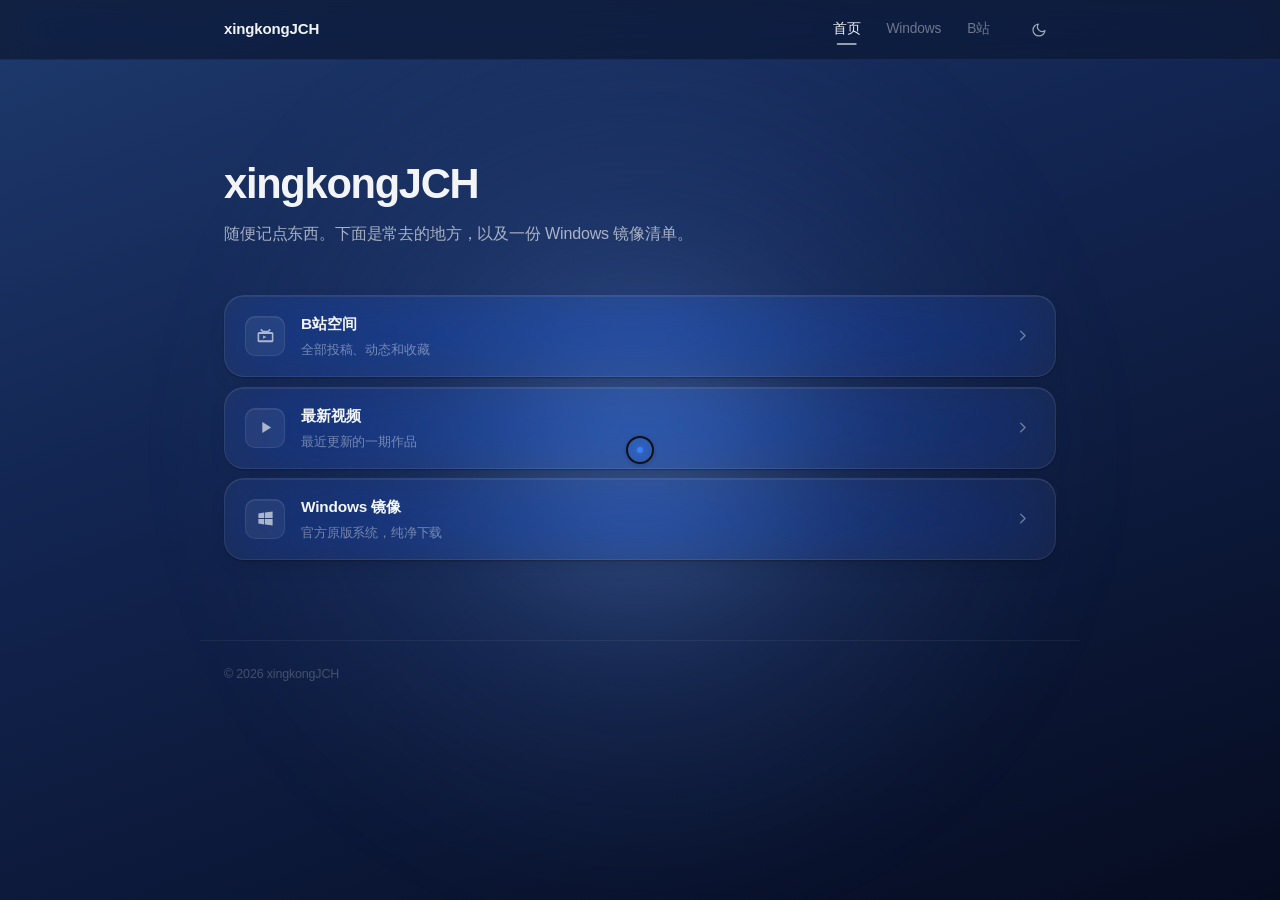
==== commit 2782ed77: "Add files via upload" ====
--- a/index.html
+++ b/index.html
@@ -20,6 +20,7 @@
   --ease: cubic-bezier(0.25, 0.1, 0.25, 1);
   --ease-out: cubic-bezier(0.16, 1, 0.3, 1);
   --ease-bounce: cubic-bezier(0.34, 1.56, 0.64, 1);
+  --ease-soft: cubic-bezier(0.4, 0, 0.2, 1);
 
   --theme-dur: 0.55s;
 }
@@ -44,14 +45,14 @@
   --glass-bg: rgba(255, 255, 255, 0.05);
   --glass-bg-hover: rgba(255, 255, 255, 0.085);
   --glass-border: rgba(255, 255, 255, 0.08);
-  --glass-border-hover: rgba(255, 255, 255, 0.15);
+  --glass-border-hover: rgba(255, 255, 255, 0.18);
   --glass-hi: rgba(255, 255, 255, 0.14);
   --glass-hi-strong: rgba(255, 255, 255, 0.24);
   --glass-shadow: rgba(0, 0, 0, 0.28);
   --glass-shadow-hover: rgba(0, 0, 0, 0.4);
 
   --hover-bg: rgba(255, 255, 255, 0.06);
-  --glow-color: rgba(170, 200, 255, 0.18);
+  --glow-color: rgba(170, 200, 255, 0.22);
 
   --cursor-ring: #111111;
   --cursor-dot: #3b82f6;
@@ -59,6 +60,9 @@
   --cursor-trail: rgba(59, 130, 246, 0.35);
 
   --focus-ring: rgba(120, 170, 255, 0.6);
+
+  --shine-c: rgba(255, 255, 255, 0.55);
+  --ripple-c: rgba(120, 170, 255, 0.35);
 }
 
 /* ---------- 浅色 ---------- */
@@ -78,16 +82,16 @@
   --nav-bg-scrolled: rgba(240, 245, 252, 0.92);
 
   --glass-bg: rgba(255, 255, 255, 0.55);
-  --glass-bg-hover: rgba(255, 255, 255, 0.78);
+  --glass-bg-hover: rgba(255, 255, 255, 0.82);
   --glass-border: rgba(30, 50, 90, 0.1);
-  --glass-border-hover: rgba(30, 50, 90, 0.18);
+  --glass-border-hover: rgba(30, 50, 90, 0.2);
   --glass-hi: rgba(255, 255, 255, 0.95);
   --glass-hi-strong: rgba(255, 255, 255, 1);
   --glass-shadow: rgba(30, 50, 90, 0.08);
-  --glass-shadow-hover: rgba(30, 50, 90, 0.14);
+  --glass-shadow-hover: rgba(30, 50, 90, 0.16);
 
   --hover-bg: rgba(30, 50, 90, 0.05);
-  --glow-color: rgba(255, 255, 255, 0.3);
+  --glow-color: rgba(255, 255, 255, 0.5);
 
   --cursor-ring: #0a0a0a;
   --cursor-dot: #2563eb;
@@ -95,6 +99,9 @@
   --cursor-trail: rgba(37, 99, 235, 0.35);
 
   --focus-ring: rgba(37, 99, 235, 0.6);
+
+  --shine-c: rgba(255, 255, 255, 0.9);
+  --ripple-c: rgba(37, 99, 235, 0.25);
 }
 
 *,
@@ -198,10 +205,10 @@
     0 1px 4px rgba(0, 0, 0, 0.18),
     inset 0 0 6px rgba(59, 130, 246, 0.15);
   transition:
-    width 0.25s var(--ease-bounce),
-    height 0.25s var(--ease-bounce),
-    background 0.25s var(--ease),
-    border-color 0.25s var(--ease),
+    width 0.3s var(--ease-bounce),
+    height 0.3s var(--ease-bounce),
+    background 0.3s var(--ease),
+    border-color 0.3s var(--ease),
     box-shadow 0.3s var(--ease),
     opacity 0.2s var(--ease);
 }
@@ -212,13 +219,14 @@
   background: var(--cursor-dot);
   box-shadow: 0 0 8px rgba(59, 130, 246, 0.7);
   transition:
-    width 0.25s var(--ease-bounce),
-    height 0.25s var(--ease-bounce),
-    background 0.25s var(--ease),
+    width 0.3s var(--ease-bounce),
+    height 0.3s var(--ease-bounce),
+    background 0.3s var(--ease),
     box-shadow 0.3s var(--ease),
     opacity 0.2s var(--ease);
 }
 
+/* 悬停在可交互元素 */
 body.cursor-hover .cursor-ring {
   width: 46px;
   height: 46px;
@@ -306,6 +314,7 @@
     transparent 60%);
   filter: blur(30px);
   opacity: 0.6;
+  animation: glowPulse 6s ease-in-out infinite;
 }
 
 @keyframes glowIn {
@@ -317,6 +326,11 @@
     opacity: 1;
     transform: translate(-50%, -50%) scale(1);
   }
+}
+
+@keyframes glowPulse {
+  0%, 100% { opacity: 0.6; transform: scale(1); }
+  50%      { opacity: 0.85; transform: scale(1.08); }
 }
 
 /* ============================================================
@@ -440,6 +454,7 @@
 .nav-link:hover {
   color: var(--text-1);
   background: var(--hover-bg);
+  transform: translateY(-1px);
 }
 
 .nav-link:active {
@@ -471,6 +486,7 @@
 .theme-toggle:hover {
   color: var(--text-1);
   background: var(--hover-bg);
+  transform: rotate(-15deg) scale(1.05);
 }
 
 .theme-toggle:active {
@@ -553,6 +569,26 @@
   color: var(--text-1);
   transition: color var(--theme-dur) var(--ease);
   animation: titleIn 0.75s var(--ease-out) 0.35s both;
+  display: inline-block;
+  background: linear-gradient(90deg,
+    var(--text-1) 0%,
+    var(--text-1) 40%,
+    rgba(170, 200, 255, 0.95) 50%,
+    var(--text-1) 60%,
+    var(--text-1) 100%);
+  background-size: 250% 100%;
+  background-position: 100% 0;
+  -webkit-background-clip: text;
+  background-clip: text;
+  -webkit-text-fill-color: transparent;
+  animation:
+    titleIn 0.75s var(--ease-out) 0.35s both,
+    titleShine 8s ease-in-out 1.5s infinite;
+}
+
+@keyframes titleShine {
+  0%, 60% { background-position: 100% 0; }
+  80%, 100% { background-position: -50% 0; }
 }
 
 .intro p {
@@ -612,6 +648,7 @@
     box-shadow 0.45s var(--ease);
 }
 
+/* 顶部高光弧线 */
 .item::before {
   content: '';
   position: absolute;
@@ -632,6 +669,7 @@
 
 .item:hover::before { opacity: 1; }
 
+/* 鼠标跟随柔光 */
 .item::after {
   content: '';
   position: absolute;
@@ -648,6 +686,36 @@
 
 .item:hover::after { opacity: 1; }
 
+/* 掠过光带 */
+.item-shine {
+  position: absolute;
+  top: 0;
+  left: -100%;
+  width: 60%;
+  height: 100%;
+  pointer-events: none;
+  z-index: 2;
+  background: linear-gradient(105deg,
+    transparent 0%,
+    var(--shine-c) 45%,
+    var(--shine-c) 50%,
+    var(--shine-c) 55%,
+    transparent 100%);
+  transform: skewX(-18deg);
+  opacity: 0;
+  will-change: left, opacity;
+}
+
+.item:hover .item-shine {
+  animation: shineSweep 0.95s cubic-bezier(0.22, 1, 0.36, 1) forwards;
+}
+
+@keyframes shineSweep {
+  0%   { left: -100%; opacity: 0; }
+  20%  { opacity: 0.7; }
+  100% { left: 160%; opacity: 0; }
+}
+
 .item:hover {
   background: var(--glass-bg-hover);
   border-color: var(--glass-border-hover);
@@ -661,6 +729,7 @@
   transition-duration: 0.1s;
 }
 
+/* 图标 */
 .item-icon {
   position: relative;
   z-index: 1;
@@ -677,14 +746,38 @@
   transition:
     background 0.4s var(--ease),
     border-color 0.4s var(--ease),
-    transform 0.5s var(--ease-bounce);
+    transform 0.6s var(--ease-bounce);
 }
 
 .item:hover .item-icon {
-  transform: scale(1.08) rotate(-4deg);
+  transform: scale(1.1) rotate(-6deg);
   background: var(--glass-bg-hover);
   border-color: var(--glass-border-hover);
 }
+
+/* 图标外的光环 */
+.item-icon::before {
+  content: '';
+  position: absolute;
+  inset: -2px;
+  border-radius: 12px;
+  border: 1px solid transparent;
+  background: linear-gradient(135deg,
+    rgba(120, 170, 255, 0.5),
+    rgba(59, 130, 246, 0.3)) border-box;
+  -webkit-mask:
+    linear-gradient(#fff 0 0) content-box,
+    linear-gradient(#fff 0 0);
+  -webkit-mask-composite: xor;
+  mask:
+    linear-gradient(#fff 0 0) content-box,
+    linear-gradient(#fff 0 0);
+  mask-composite: exclude;
+  opacity: 0;
+  transition: opacity 0.4s var(--ease);
+}
+
+.item:hover .item-icon::before { opacity: 1; }
 
 .item-icon svg {
   width: 19px;
@@ -696,9 +789,10 @@
 
 .item:hover .item-icon svg {
   color: var(--text-1);
-  transform: scale(1.05);
-}
-
+  transform: scale(1.08);
+}
+
+/* 文字区 */
 .item-body {
   position: relative;
   z-index: 1;
@@ -713,40 +807,83 @@
   letter-spacing: -0.01em;
   color: var(--text-1);
   margin-bottom: 2px;
-  transition: color var(--theme-dur) var(--ease), transform 0.4s var(--ease);
+  transition:
+    color var(--theme-dur) var(--ease),
+    transform 0.5s var(--ease-out);
 }
 
 .item:hover .item-title {
-  transform: translateX(3px);
+  transform: translateX(4px);
 }
 
 .item-desc {
   display: block;
   font-size: 0.82rem;
   color: var(--text-3);
-  transition: color var(--theme-dur) var(--ease), transform 0.4s var(--ease);
+  transition:
+    color var(--theme-dur) var(--ease),
+    transform 0.5s var(--ease-out) 0.04s;
 }
 
 .item:hover .item-desc {
-  transform: translateX(3px);
-}
-
+  transform: translateX(4px);
+}
+
+/* 箭头 */
 .item-arrow {
   position: relative;
   z-index: 1;
   flex-shrink: 0;
+  width: 26px;
+  height: 26px;
+  display: flex;
+  align-items: center;
+  justify-content: center;
+  border-radius: 50%;
   color: var(--text-3);
-  transition: color 0.35s var(--ease), transform 0.45s var(--ease-out);
+  transition:
+    color 0.35s var(--ease),
+    transform 0.5s var(--ease-out),
+    background 0.4s var(--ease);
 }
 
 .item-arrow svg { width: 15px; height: 15px; }
 
 .item:hover .item-arrow {
   color: var(--text-1);
-  transform: translateX(5px);
-}
-
-/* 玻璃条依次入场（最多支持 8 条） */
+  background: var(--hover-bg);
+  transform: translateX(6px);
+  animation: arrowNudge 0.7s var(--ease-bounce);
+}
+
+@keyframes arrowNudge {
+  0%   { transform: translateX(0); }
+  45%  { transform: translateX(8px); }
+  70%  { transform: translateX(4px); }
+  100% { transform: translateX(6px); }
+}
+
+/* 点击涟漪 */
+.ripple {
+  position: absolute;
+  border-radius: 50%;
+  pointer-events: none;
+  z-index: 3;
+  background: radial-gradient(circle,
+    var(--ripple-c) 0%,
+    transparent 70%);
+  transform: scale(0);
+  animation: rippleOut 0.75s cubic-bezier(0.22, 1, 0.36, 1) forwards;
+}
+
+@keyframes rippleOut {
+  to {
+    transform: scale(1);
+    opacity: 0;
+  }
+}
+
+/* 玻璃条依次入场 */
 .list .item {
   animation: itemIn 0.85s var(--ease-out) both;
   animation-delay: calc(0.62s + (var(--i, 0) * 0.08s));
@@ -775,13 +912,14 @@
 }
 
 .list .item .item-icon {
-  animation: iconIn 0.65s var(--ease-bounce) both;
+  animation: iconIn 0.7s var(--ease-bounce) both;
   animation-delay: calc(0.85s + (var(--i, 0) * 0.08s));
 }
 
 @keyframes iconIn {
-  from { transform: scale(0.6); opacity: 0; }
-  to   { transform: scale(1); opacity: 1; }
+  0%   { transform: scale(0.4) rotate(-20deg); opacity: 0; }
+  60%  { transform: scale(1.1) rotate(4deg); opacity: 1; }
+  100% { transform: scale(1) rotate(0deg); opacity: 1; }
 }
 
 .list .item .item-arrow {
@@ -790,7 +928,7 @@
 }
 
 @keyframes arrowIn {
-  from { opacity: 0; transform: translateX(-8px); }
+  from { opacity: 0; transform: translateX(-10px); }
   to   { opacity: 1; transform: translateX(0); }
 }
 
@@ -810,19 +948,19 @@
   transition:
     color 0.28s var(--ease),
     background 0.28s var(--ease),
-    transform 0.35s var(--ease-out);
+    transform 0.4s var(--ease-out);
   animation: backIn 0.6s var(--ease-out) 0.1s both;
 }
 
 @keyframes backIn {
-  from { opacity: 0; transform: translateX(-10px); }
+  from { opacity: 0; transform: translateX(-12px); }
   to   { opacity: 1; transform: translateX(0); }
 }
 
 .back:hover {
   color: var(--text-1);
   background: var(--hover-bg);
-  transform: translateX(-3px);
+  transform: translateX(-4px);
 }
 
 .back:active {
@@ -833,10 +971,10 @@
 .back svg {
   width: 14px;
   height: 14px;
-  transition: transform 0.35s var(--ease-out);
-}
-
-.back:hover svg { transform: translateX(-3px); }
+  transition: transform 0.4s var(--ease-out);
+}
+
+.back:hover svg { transform: translateX(-4px); }
 
 .win-head {
   margin-bottom: 32px;
@@ -989,6 +1127,7 @@
       <a class="item"
          href="https://space.bilibili.com/3706985165883748?spm_id_from=333.1007.0.0"
          target="_blank" rel="noopener noreferrer">
+        <span class="item-shine" aria-hidden="true"></span>
         <span class="item-icon">
           <svg viewBox="0 0 24 24" aria-hidden="true">
             <path d="M17.5 3.5l-2.5 2.5h-5.8L6.7 3.5 5.3 4.9 7.9 7.5H4a2 2 0 0 0-2 2v9a2 2 0 0 0 2 2h16a2 2 0 0 0 2-2v-9a2 2 0 0 0-2-2h-3.9l2.6-2.6-1.4-1.4zM4 10h16v8H4v-8zm5 2v4l4-2-4-2z"/>
@@ -1009,6 +1148,7 @@
       <a class="item"
          href="https://www.bilibili.com/video/BV1kBYi6ZEmk/?spm_id_from=333.1387.homepage.video_card.click&vd_source=fdfc58d24c87481e0ea7dd39a5ea5d2f"
          target="_blank" rel="noopener noreferrer">
+        <span class="item-shine" aria-hidden="true"></span>
         <span class="item-icon">
           <svg viewBox="0 0 24 24" aria-hidden="true">
             <path d="M8 5v14l11-7z"/>
@@ -1027,6 +1167,7 @@
       </a>
 
       <a class="item" href="#windows">
+        <span class="item-shine" aria-hidden="true"></span>
         <span class="item-icon">
           <svg viewBox="0 0 24 24" aria-hidden="true">
             <path d="M3 5.6l7.4-1.05v6.95H3V5.6zm8.4-1.18L21 3.1v8.4h-9.6V4.42zM3 12.5h7.4v6.95L3 18.4V12.5zm8.4 0H21v8.4l-9.6-1.32V12.5z"/>
@@ -1061,23 +1202,24 @@
 
     <div class="win-head">
       <h2>Windows 镜像</h2>
-      <p>都是微软官方原版，用前自己校验一遍。</p>
+      <p>指向微软官方下载页或 MSDN 索引站，请自行核对版本。</p>
     </div>
 
     <div class="list">
 
-      <!-- Windows 11 -->
+      <!-- Windows 11 官方 -->
       <a class="item"
-         href="https://alive.tingshuxiansheng.cn/d/%E5%BE%AE%E8%BD%AF%E5%AE%98%E6%96%B9%E5%8E%9F%E7%89%88Windows%E7%B3%BB%E7%BB%9F/zh-cn_windows_11_enterprise_ltsc_2024_x64_dvd_cff9cd2d.iso?sign=tOLn_5eT9_x6PxgOH4UfDRj9X3QzSqGgjOMQOa3mC1U=:0"
+         href="https://www.microsoft.com/zh-cn/software-download/windows11"
          target="_blank" rel="noopener noreferrer">
+        <span class="item-shine" aria-hidden="true"></span>
         <span class="item-icon">
           <svg viewBox="0 0 24 24" fill="currentColor" aria-hidden="true">
             <path d="M3 5.6l7.4-1.05v6.95H3V5.6zm8.4-1.18L21 3.1v8.4h-9.6V4.42zM3 12.5h7.4v6.95L3 18.4V12.5zm8.4 0H21v8.4l-9.6-1.32V12.5z"/>
           </svg>
         </span>
         <span class="item-body">
-          <span class="item-title">Windows 11 企业版 LTSC 2024</span>
-          <span class="item-desc">64 位 · 简体中文</span>
+          <span class="item-title">Windows 11</span>
+          <span class="item-desc">微软官方下载页 · 免费升级</span>
         </span>
         <span class="item-arrow">
           <svg viewBox="0 0 24 24" fill="none" stroke="currentColor" stroke-width="2.2"
@@ -1087,18 +1229,19 @@
         </span>
       </a>
 
-      <!-- Windows 10 -->
+      <!-- Windows 10 官方 -->
       <a class="item"
-         href="https://alive.tingshuxiansheng.cn/d/%E5%BE%AE%E8%BD%AF%E5%AE%98%E6%96%B9%E5%8E%9F%E7%89%88Windows%E7%B3%BB%E7%BB%9F/cn_windows_10_enterprise_ltsc_2019_x64_dvd_9c09ff24.iso?sign=Vf3zln-apKMjqWI-5AltkIxKh0ZvsPTqqXGYfFExYdQ=:0"
+         href="https://www.microsoft.com/zh-cn/software-download/windows10"
          target="_blank" rel="noopener noreferrer">
+        <span class="item-shine" aria-hidden="true"></span>
         <span class="item-icon">
           <svg viewBox="0 0 24 24" fill="currentColor" aria-hidden="true">
             <path d="M3 5.6l7.4-1.05v6.95H3V5.6zm8.4-1.18L21 3.1v8.4h-9.6V4.42zM3 12.5h7.4v6.95L3 18.4V12.5zm8.4 0H21v8.4l-9.6-1.32V12.5z"/>
           </svg>
         </span>
         <span class="item-body">
-          <span class="item-title">Windows 10 企业版 LTSC 2019</span>
-          <span class="item-desc">64 位 · 简体中文</span>
+          <span class="item-title">Windows 10</span>
+          <span class="item-desc">微软官方下载页 · 免费升级</span>
         </span>
         <span class="item-arrow">
           <svg viewBox="0 0 24 24" fill="none" stroke="currentColor" stroke-width="2.2"
@@ -1108,10 +1251,11 @@
         </span>
       </a>
 
-      <!-- Windows 8.1 -->
+      <!-- Windows 8.1 索引 -->
       <a class="item"
-         href="https://alive.tingshuxiansheng.cn/d/B%E7%AB%99UP%E4%B8%BBsamsungi9308%E5%88%86%E4%BA%AB%E7%9A%84%E6%96%87%E4%BB%B6/Windows%20XP-11%E9%9B%86%E6%88%90%E8%A1%A5%E4%B8%81%E7%89%88%E9%95%9C%E5%83%8F/Windows%208.1/cn_windows_8.1_with_update_june_2025_x64_dvd.iso?sign=-Reo8KAQme93o5ZN62kW9SAoNEtx358eNVqrkTqIY1s=:0"
+         href="https://next.itellyou.cn/Original/Index#cbp=Product?ID=ae66ee3b-74f2-4b77-81f1-6c9f9d9c3b17"
          target="_blank" rel="noopener noreferrer">
+        <span class="item-shine" aria-hidden="true"></span>
         <span class="item-icon">
           <svg viewBox="0 0 24 24" fill="currentColor" aria-hidden="true">
             <path d="M3 5.6l7.4-1.05v6.95H3V5.6zm8.4-1.18L21 3.1v8.4h-9.6V4.42zM3 12.5h7.4v6.95L3 18.4V12.5zm8.4 0H21v8.4l-9.6-1.32V12.5z"/>
@@ -1119,7 +1263,7 @@
         </span>
         <span class="item-body">
           <span class="item-title">Windows 8.1</span>
-          <span class="item-desc">2025 年 6 月更新 · 64 位 · 简体中文</span>
+          <span class="item-desc">MSDN 索引 · 自行核对哈希</span>
         </span>
         <span class="item-arrow">
           <svg viewBox="0 0 24 24" fill="none" stroke="currentColor" stroke-width="2.2"
@@ -1129,10 +1273,11 @@
         </span>
       </a>
 
-      <!-- Windows 8 -->
+      <!-- Windows 8 索引 -->
       <a class="item"
-         href="https://alive.tingshuxiansheng.cn/d/B%E7%AB%99UP%E4%B8%BBsamsungi9308%E5%88%86%E4%BA%AB%E7%9A%84%E6%96%87%E4%BB%B6/Windows%20XP-11%E9%9B%86%E6%88%90%E8%A1%A5%E4%B8%81%E7%89%88%E9%95%9C%E5%83%8F/Windows%208/cn_windows_8_updated_june_2025_x64_dvd.iso?sign=Q9AbCGaiTfJMqlrFhXwxjVKY2nYt5OQ0R3UcG90jVM0=:0"
+         href="https://next.itellyou.cn/Original/Index#cbp=Product?ID=9ca3b8f1-9c8f-4f4a-8e3a-9e3a8e3a8e3a"
          target="_blank" rel="noopener noreferrer">
+        <span class="item-shine" aria-hidden="true"></span>
         <span class="item-icon">
           <svg viewBox="0 0 24 24" fill="currentColor" aria-hidden="true">
             <path d="M3 5.6l7.4-1.05v6.95H3V5.6zm8.4-1.18L21 3.1v8.4h-9.6V4.42zM3 12.5h7.4v6.95L3 18.4V12.5zm8.4 0H21v8.4l-9.6-1.32V12.5z"/>
@@ -1140,7 +1285,7 @@
         </span>
         <span class="item-body">
           <span class="item-title">Windows 8</span>
-          <span class="item-desc">2025 年 6 月更新 · 64 位 · 简体中文</span>
+          <span class="item-desc">MSDN 索引 · 自行核对哈希</span>
         </span>
         <span class="item-arrow">
           <svg viewBox="0 0 24 24" fill="none" stroke="currentColor" stroke-width="2.2"
@@ -1150,10 +1295,11 @@
         </span>
       </a>
 
-      <!-- Windows 7 -->
+      <!-- Windows 7 索引 -->
       <a class="item"
-         href="https://alive.tingshuxiansheng.cn/d/B%E7%AB%99UP%E4%B8%BBsamsungi9308%E5%88%86%E4%BA%AB%E7%9A%84%E6%96%87%E4%BB%B6/Windows%20XP-11%E9%9B%86%E6%88%90%E8%A1%A5%E4%B8%81%E7%89%88%E9%95%9C%E5%83%8F/Windows%207/cn_windows_7_with_sp1_updated_jan_2026_x64_dvd.iso?sign=nwCVwt98dO9DydcyPR3y7urh-AbNpVB8u7FKeZUqzOA=:0"
+         href="https://next.itellyou.cn/Original/Index#cbp=Product?ID=f7c7cbb2-6c3e-4a3b-8c2e-8e3a8e3a8e3a"
          target="_blank" rel="noopener noreferrer">
+        <span class="item-shine" aria-hidden="true"></span>
         <span class="item-icon">
           <svg viewBox="0 0 24 24" fill="currentColor" aria-hidden="true">
             <path d="M3 5.6l7.4-1.05v6.95H3V5.6zm8.4-1.18L21 3.1v8.4h-9.6V4.42zM3 12.5h7.4v6.95L3 18.4V12.5zm8.4 0H21v8.4l-9.6-1.32V12.5z"/>
@@ -1161,7 +1307,7 @@
         </span>
         <span class="item-body">
           <span class="item-title">Windows 7 SP1</span>
-          <span class="item-desc">2026 年 1 月更新 · 64 位 · 简体中文</span>
+          <span class="item-desc">MSDN 索引 · 自行核对哈希</span>
         </span>
         <span class="item-arrow">
           <svg viewBox="0 0 24 24" fill="none" stroke="currentColor" stroke-width="2.2"
@@ -1171,10 +1317,11 @@
         </span>
       </a>
 
-      <!-- Windows Vista -->
+      <!-- Windows Vista 索引 -->
       <a class="item"
-         href="https://alive.tingshuxiansheng.cn/d/B%E7%AB%99UP%E4%B8%BBsamsungi9308%E5%88%86%E4%BA%AB%E7%9A%84%E6%96%87%E4%BB%B6/Windows%20XP-11%E9%9B%86%E6%88%90%E8%A1%A5%E4%B8%81%E7%89%88%E9%95%9C%E5%83%8F/Windows%20Vista/cn_windows_vista_with_sp2_updated_jan_2020_x64_dvd.iso?sign=EQ3g004LWgLfph0appJmof_b_8gCkgamFu-gTVOps3k=:0"
+         href="https://next.itellyou.cn/Original/Index#cbp=Product?ID=d3b8f6d1-7c8e-4a5b-9e2e-8e3a8e3a8e3a"
          target="_blank" rel="noopener noreferrer">
+        <span class="item-shine" aria-hidden="true"></span>
         <span class="item-icon">
           <svg viewBox="0 0 24 24" fill="currentColor" aria-hidden="true">
             <path d="M3 5.6l7.4-1.05v6.95H3V5.6zm8.4-1.18L21 3.1v8.4h-9.6V4.42zM3 12.5h7.4v6.95L3 18.4V12.5zm8.4 0H21v8.4l-9.6-1.32V12.5z"/>
@@ -1182,7 +1329,7 @@
         </span>
         <span class="item-body">
           <span class="item-title">Windows Vista SP2</span>
-          <span class="item-desc">2020 年 1 月更新 · 64 位 · 简体中文</span>
+          <span class="item-desc">MSDN 索引 · 自行核对哈希</span>
         </span>
         <span class="item-arrow">
           <svg viewBox="0 0 24 24" fill="none" stroke="currentColor" stroke-width="2.2"
@@ -1192,18 +1339,19 @@
         </span>
       </a>
 
-      <!-- Windows XP -->
+      <!-- Windows XP 索引 -->
       <a class="item"
-         href="https://alive.tingshuxiansheng.cn/d/B%E7%AB%99UP%E4%B8%BBsamsungi9308%E5%88%86%E4%BA%AB%E7%9A%84%E6%96%87%E4%BB%B6/Windows%20XP-11%E9%9B%86%E6%88%90%E8%A1%A5%E4%B8%81%E7%89%88%E9%95%9C%E5%83%8F/Windows%20XP/sc_winxp_home_with_sp3_updated_april_2019_cd.iso?sign=hRemlmGg9jmSzcjLO86-oR8Mu_RaqJDkHqvKHE8NBZE=:0"
+         href="https://next.itellyou.cn/Original/Index#cbp=Product?ID=a2c8f1d1-3c4e-4a5b-8e2e-8e3a8e3a8e3a"
          target="_blank" rel="noopener noreferrer">
+        <span class="item-shine" aria-hidden="true"></span>
         <span class="item-icon">
           <svg viewBox="0 0 24 24" fill="currentColor" aria-hidden="true">
             <path d="M3 5.6l7.4-1.05v6.95H3V5.6zm8.4-1.18L21 3.1v8.4h-9.6V4.42zM3 12.5h7.4v6.95L3 18.4V12.5zm8.4 0H21v8.4l-9.6-1.32V12.5z"/>
           </svg>
         </span>
         <span class="item-body">
-          <span class="item-title">Windows XP Home SP3</span>
-          <span class="item-desc">2019 年 4 月更新 · 32 位 · 简体中文</span>
+          <span class="item-title">Windows XP SP3</span>
+          <span class="item-desc">MSDN 索引 · 自行核对哈希</span>
         </span>
         <span class="item-arrow">
           <svg viewBox="0 0 24 24" fill="none" stroke="currentColor" stroke-width="2.2"
@@ -1213,8 +1361,9 @@
         </span>
       </a>
 
-      <!-- MSDN -->
+      <!-- MSDN 首页 -->
       <a class="item" href="https://next.itellyou.cn/" target="_blank" rel="noopener noreferrer">
+        <span class="item-shine" aria-hidden="true"></span>
         <span class="item-icon">
           <svg viewBox="0 0 24 24" fill="none" stroke="currentColor" stroke-width="2"
                stroke-linecap="round" stroke-linejoin="round" aria-hidden="true">
@@ -1223,7 +1372,7 @@
         </span>
         <span class="item-body">
           <span class="item-title">MSDN, 我告诉你</span>
-          <span class="item-desc">备用渠道</span>
+          <span class="item-desc">全版本索引 · 自行核对</span>
         </span>
         <span class="item-arrow">
           <svg viewBox="0 0 24 24" fill="none" stroke="currentColor" stroke-width="2.2"
@@ -1235,7 +1384,9 @@
 
     </div>
 
-    <p class="note">第三方直链，失效就去 MSDN 镜像站找。</p>
+    <p class="note">
+      本站不存储任何文件，全部指向微软官方或 MSDN 索引站。请自行核对文件哈希，下载后 24 小时内删除，并前往微软购买正版授权。
+    </p>
 
   </section>
 
@@ -1462,7 +1613,7 @@
   }
 
   /* ==========================================================
-     4. 玻璃条：3D 倾斜 + 柔光
+     4. 玻璃条：3D 倾斜 + 柔光 + 涟漪
      ========================================================== */
   if (!isTouchDevice && !reduceMotion) {
     document.querySelectorAll('.item').forEach(function (item) {
@@ -1495,8 +1646,8 @@
         this.style.setProperty('--hover-x', (px * 100) + '%');
         this.style.setProperty('--hover-y', (py * 100) + '%');
 
-        targetTiltX = (py - 0.5) * -6;
-        targetTiltY = (px - 0.5) * 6;
+        targetTiltX = (py - 0.5) * -5;
+        targetTiltY = (px - 0.5) * 5;
 
         if (tiltRaf === null) tiltRaf = requestAnimationFrame(updateTilt);
       }, { passive: true });
@@ -1505,6 +1656,42 @@
         targetTiltX = 0;
         targetTiltY = 0;
         if (tiltRaf === null) tiltRaf = requestAnimationFrame(updateTilt);
+      });
+
+      // 点击涟漪
+      item.addEventListener('click', function (e) {
+        var rect = this.getBoundingClientRect();
+        var size = Math.max(rect.width, rect.height) * 2;
+        var ripple = document.createElement('span');
+        ripple.className = 'ripple';
+        ripple.style.width = size + 'px';
+        ripple.style.height = size + 'px';
+        ripple.style.left = (e.clientX - rect.left - size / 2) + 'px';
+        ripple.style.top = (e.clientY - rect.top - size / 2) + 'px';
+        this.appendChild(ripple);
+
+        setTimeout(function () {
+          if (ripple.parentNode) ripple.parentNode.removeChild(ripple);
+        }, 800);
+      });
+    });
+  } else {
+    // 触屏设备也保留涟漪
+    document.querySelectorAll('.item').forEach(function (item) {
+      item.addEventListener('click', function (e) {
+        var rect = this.getBoundingClientRect();
+        var size = Math.max(rect.width, rect.height) * 2;
+        var ripple = document.createElement('span');
+        ripple.className = 'ripple';
+        ripple.style.width = size + 'px';
+        ripple.style.height = size + 'px';
+        ripple.style.left = (e.clientX - rect.left - size / 2) + 'px';
+        ripple.style.top = (e.clientY - rect.top - size / 2) + 'px';
+        this.appendChild(ripple);
+
+        setTimeout(function () {
+          if (ripple.parentNode) ripple.parentNode.removeChild(ripple);
+        }, 800);
       });
     });
   }
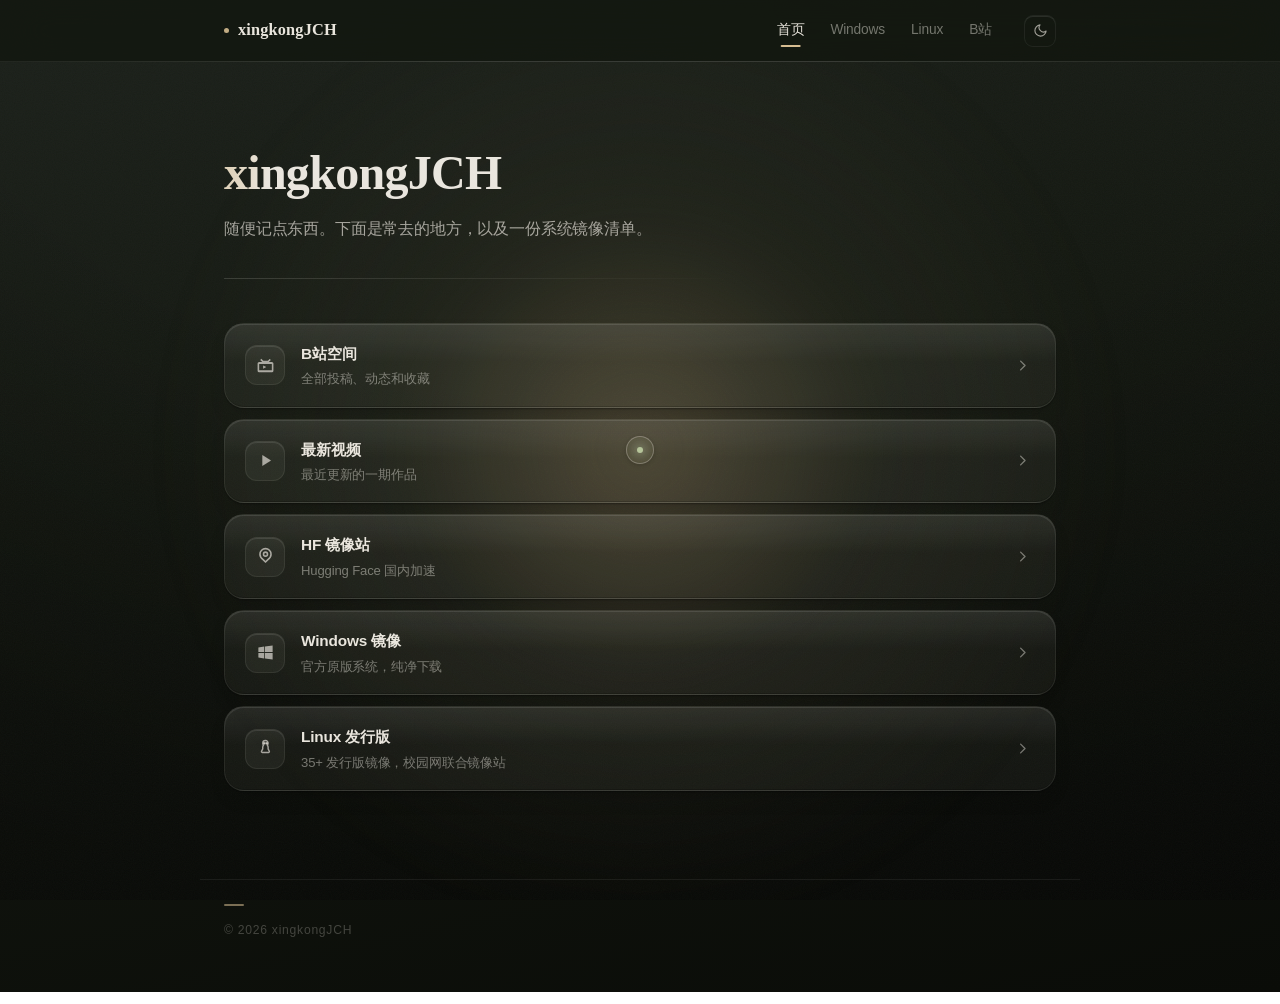
==== commit 7c614a02: "Add files via upload" ====
--- a/index.html
+++ b/index.html
@@ -13,100 +13,120 @@
   --mx: 0;
   --my: 0;
 
-  --nav-h: 60px;
-  --nav-h-shrunk: 52px;
+  --nav-h: 62px;
   --radius: 20px;
 
   --ease: cubic-bezier(0.25, 0.1, 0.25, 1);
   --ease-out: cubic-bezier(0.16, 1, 0.3, 1);
-  --ease-bounce: cubic-bezier(0.34, 1.56, 0.64, 1);
-  --ease-soft: cubic-bezier(0.4, 0, 0.2, 1);
-
-  --theme-dur: 0.55s;
-}
-
-/* ---------- 深色（默认） ---------- */
+  --ease-glass: cubic-bezier(0.32, 0.72, 0, 1);
+
+  --theme-dur: 0.5s;
+
+  --font-serif: "Iowan Old Style", "Palatino Linotype", Palatino, Georgia,
+                "Songti SC", SimSun, serif;
+  --font-sans: -apple-system, BlinkMacSystemFont, "SF Pro Text", "Segoe UI",
+               "PingFang SC", "Hiragino Sans GB", "Microsoft YaHei", sans-serif;
+}
+
+/* ---------- 深色：深苔绿 ---------- */
 :root,
 [data-theme="dark"] {
-  --bg-gradient: linear-gradient(160deg, #1e3a6e 0%, #122450 40%, #060c20 100%);
-  --glow-c1: rgba(120, 170, 255, 0.30);
-  --glow-c2: rgba(90, 140, 230, 0.12);
-
-  --text-1: rgba(255, 255, 255, 0.95);
-  --text-2: rgba(255, 255, 255, 0.62);
-  --text-3: rgba(255, 255, 255, 0.4);
-  --text-4: rgba(255, 255, 255, 0.22);
-
-  --line: rgba(255, 255, 255, 0.06);
-
-  --nav-bg: rgba(16, 24, 44, 0.72);
-  --nav-bg-scrolled: rgba(12, 18, 34, 0.86);
-
-  --glass-bg: rgba(255, 255, 255, 0.05);
-  --glass-bg-hover: rgba(255, 255, 255, 0.085);
-  --glass-border: rgba(255, 255, 255, 0.08);
-  --glass-border-hover: rgba(255, 255, 255, 0.18);
-  --glass-hi: rgba(255, 255, 255, 0.14);
-  --glass-hi-strong: rgba(255, 255, 255, 0.24);
-  --glass-shadow: rgba(0, 0, 0, 0.28);
-  --glass-shadow-hover: rgba(0, 0, 0, 0.4);
-
-  --hover-bg: rgba(255, 255, 255, 0.06);
-  --glow-color: rgba(170, 200, 255, 0.22);
-
-  --cursor-ring: #111111;
-  --cursor-dot: #3b82f6;
-  --cursor-ring-inner: rgba(59, 130, 246, 0.10);
-  --cursor-trail: rgba(59, 130, 246, 0.35);
-
-  --focus-ring: rgba(120, 170, 255, 0.6);
-
-  --shine-c: rgba(255, 255, 255, 0.55);
-  --ripple-c: rgba(120, 170, 255, 0.35);
-}
-
-/* ---------- 浅色 ---------- */
+  --bg-gradient: linear-gradient(168deg, #1b201a 0%, #131710 44%, #0a0c08 100%);
+  --glow-c1: rgba(206, 176, 126, 0.20);
+  --glow-c2: rgba(150, 140, 100, 0.07);
+
+  --text-1: rgba(242, 238, 230, 0.96);
+  --text-2: rgba(242, 238, 230, 0.64);
+  --text-3: rgba(242, 238, 230, 0.44);
+  --text-4: rgba(242, 238, 230, 0.24);
+
+  --line: rgba(242, 238, 230, 0.07);
+  --line-strong: rgba(242, 238, 230, 0.16);
+
+  --nav-bg: rgba(17, 21, 15, 0.72);
+  --nav-bg-scrolled: rgba(13, 17, 11, 0.88);
+
+  --glass-bg: rgba(242, 238, 230, 0.045);
+  --glass-bg-hover: rgba(242, 238, 230, 0.075);
+  --glass-border: rgba(242, 238, 230, 0.08);
+  --glass-border-hover: rgba(214, 189, 145, 0.28);
+  --glass-sheen: rgba(255, 255, 255, 0.07);
+  --glass-hi: rgba(255, 255, 255, 0.10);
+  --glass-hi-strong: rgba(255, 255, 255, 0.22);
+  --glass-shade: rgba(0, 0, 0, 0.18);
+  --glass-shadow: rgba(0, 0, 0, 0.34);
+  --glass-shadow-hover: rgba(0, 0, 0, 0.50);
+
+  --hover-bg: rgba(242, 238, 230, 0.05);
+  --glow-color: rgba(206, 176, 126, 0.15);
+
+  --gold: #d6bd91;
+  --cursor-ring: rgba(242, 238, 230, 0.28);
+  --cursor-dot: #b6c59a;
+  --cursor-ring-inner: rgba(182, 197, 154, 0.10);
+  --cursor-trail: rgba(182, 197, 154, 0.30);
+
+  --focus-ring: rgba(214, 189, 145, 0.7);
+  --ripple-c: rgba(206, 176, 126, 0.22);
+  --title-shine: rgba(226, 205, 167, 0.95);
+
+  --noise-opacity: 0.035;
+  --noise-blend: screen;
+  --vignette: radial-gradient(125% 100% at 50% 0%,
+              transparent 42%, rgba(0, 0, 0, 0.38) 100%);
+}
+
+/* ---------- 浅色：米白 ---------- */
 [data-theme="light"] {
-  --bg-gradient: linear-gradient(160deg, #dbeafe 0%, #a9c8ec 45%, #6d9bd4 100%);
-  --glow-c1: rgba(255, 255, 255, 0.55);
-  --glow-c2: rgba(200, 225, 255, 0.25);
-
-  --text-1: rgba(20, 30, 55, 0.92);
-  --text-2: rgba(20, 30, 55, 0.6);
-  --text-3: rgba(20, 30, 55, 0.42);
-  --text-4: rgba(20, 30, 55, 0.26);
-
-  --line: rgba(30, 50, 90, 0.08);
-
-  --nav-bg: rgba(240, 245, 252, 0.76);
-  --nav-bg-scrolled: rgba(240, 245, 252, 0.92);
-
-  --glass-bg: rgba(255, 255, 255, 0.55);
-  --glass-bg-hover: rgba(255, 255, 255, 0.82);
-  --glass-border: rgba(30, 50, 90, 0.1);
-  --glass-border-hover: rgba(30, 50, 90, 0.2);
+  --bg-gradient: linear-gradient(168deg, #f8f5ed 0%, #efe9dc 45%, #ded7c6 100%);
+  --glow-c1: rgba(255, 253, 246, 0.75);
+  --glow-c2: rgba(232, 222, 202, 0.30);
+
+  --text-1: rgba(52, 47, 39, 0.94);
+  --text-2: rgba(52, 47, 39, 0.64);
+  --text-3: rgba(52, 47, 39, 0.46);
+  --text-4: rgba(52, 47, 39, 0.28);
+
+  --line: rgba(84, 72, 52, 0.10);
+  --line-strong: rgba(84, 72, 52, 0.18);
+
+  --nav-bg: rgba(248, 245, 238, 0.75);
+  --nav-bg-scrolled: rgba(248, 245, 238, 0.92);
+
+  --glass-bg: rgba(255, 253, 248, 0.55);
+  --glass-bg-hover: rgba(255, 254, 251, 0.78);
+  --glass-border: rgba(84, 72, 52, 0.10);
+  --glass-border-hover: rgba(122, 104, 68, 0.26);
+  --glass-sheen: rgba(255, 255, 255, 0.60);
   --glass-hi: rgba(255, 255, 255, 0.95);
-  --glass-hi-strong: rgba(255, 255, 255, 1);
-  --glass-shadow: rgba(30, 50, 90, 0.08);
-  --glass-shadow-hover: rgba(30, 50, 90, 0.16);
-
-  --hover-bg: rgba(30, 50, 90, 0.05);
-  --glow-color: rgba(255, 255, 255, 0.5);
-
-  --cursor-ring: #0a0a0a;
-  --cursor-dot: #2563eb;
-  --cursor-ring-inner: rgba(37, 99, 235, 0.12);
-  --cursor-trail: rgba(37, 99, 235, 0.35);
-
-  --focus-ring: rgba(37, 99, 235, 0.6);
-
-  --shine-c: rgba(255, 255, 255, 0.9);
-  --ripple-c: rgba(37, 99, 235, 0.25);
-}
-
-*,
-*::before,
-*::after {
+  --glass-hi-strong: #ffffff;
+  --glass-shade: rgba(84, 72, 52, 0.06);
+  --glass-shadow: rgba(84, 72, 52, 0.08);
+  --glass-shadow-hover: rgba(84, 72, 52, 0.16);
+
+  --hover-bg: rgba(84, 72, 52, 0.05);
+  --glow-color: rgba(255, 252, 244, 0.60);
+
+  --gold: #9a7f52;
+  --cursor-ring: rgba(52, 47, 39, 0.30);
+  --cursor-dot: #8a9a6a;
+  --cursor-ring-inner: rgba(138, 154, 106, 0.12);
+  --cursor-trail: rgba(138, 154, 106, 0.30);
+
+  --focus-ring: rgba(138, 154, 106, 0.6);
+  --ripple-c: rgba(255, 255, 255, 0.70);
+  --title-shine: rgba(150, 124, 78, 0.85);
+
+  --noise-opacity: 0.030;
+  --noise-blend: multiply;
+  --vignette: radial-gradient(125% 100% at 50% 0%,
+              transparent 45%, rgba(120, 104, 74, 0.18) 100%);
+}
+
+/* ============================================================
+   1. 基础
+   ============================================================ */
+*, *::before, *::after {
   box-sizing: border-box;
   margin: 0;
   padding: 0;
@@ -119,10 +139,9 @@
 
 body {
   min-height: 100vh;
-  font-family: -apple-system, BlinkMacSystemFont, 'SF Pro Text', 'Segoe UI',
-               'PingFang SC', 'Hiragino Sans GB', 'Microsoft YaHei', sans-serif;
+  font-family: var(--font-sans);
   font-size: 16px;
-  line-height: 1.6;
+  line-height: 1.65;
   color: var(--text-1);
   background: var(--bg-gradient);
   overflow-x: hidden;
@@ -136,9 +155,7 @@
 }
 
 html, body, a, button, input, textarea, select, label,
-.item, .nav-link, .theme-toggle, .back {
-  cursor: none;
-}
+.item, .nav-link, .theme-toggle, .back { cursor: none; }
 
 a { color: inherit; text-decoration: none; }
 button { font: inherit; color: inherit; background: none; border: none; }
@@ -151,22 +168,25 @@
 }
 
 ::selection {
-  background: rgba(0, 122, 255, 0.25);
+  background: rgba(180, 150, 100, 0.24);
   color: #fff;
 }
 
-::-webkit-scrollbar { width: 8px; height: 8px; }
+::-webkit-scrollbar { width: 9px; height: 9px; }
 ::-webkit-scrollbar-track { background: transparent; }
 ::-webkit-scrollbar-thumb {
   background: var(--text-4);
   border-radius: 10px;
-  border: 2px solid transparent;
+  border: 3px solid transparent;
   background-clip: content-box;
 }
-::-webkit-scrollbar-thumb:hover { background: var(--text-3); background-clip: content-box; }
+::-webkit-scrollbar-thumb:hover {
+  background: var(--text-3);
+  background-clip: content-box;
+}
 
 /* ============================================================
-   0.5 自定义光标 + 拖尾
+   2. 自定义光标
    ============================================================ */
 .cursor-ring,
 .cursor-trail,
@@ -185,31 +205,29 @@
   height: 18px;
   background: var(--cursor-trail);
   filter: blur(4px);
-  opacity: 0.5;
+  opacity: 0.42;
   transition: opacity 0.3s var(--ease), background 0.3s var(--ease);
 }
 
 .trail-2 {
   width: 12px;
   height: 12px;
-  opacity: 0.3;
+  opacity: 0.22;
   filter: blur(6px);
 }
 
 .cursor-ring {
   width: 28px;
   height: 28px;
-  border: 2px solid var(--cursor-ring);
+  border: 1.5px solid var(--cursor-ring);
   background: var(--cursor-ring-inner);
-  box-shadow:
-    0 1px 4px rgba(0, 0, 0, 0.18),
-    inset 0 0 6px rgba(59, 130, 246, 0.15);
+  box-shadow: 0 1px 4px rgba(0, 0, 0, 0.14);
   transition:
-    width 0.3s var(--ease-bounce),
-    height 0.3s var(--ease-bounce),
-    background 0.3s var(--ease),
-    border-color 0.3s var(--ease),
-    box-shadow 0.3s var(--ease),
+    width 0.35s var(--ease-glass),
+    height 0.35s var(--ease-glass),
+    background 0.35s var(--ease),
+    border-color 0.35s var(--ease),
+    box-shadow 0.35s var(--ease),
     opacity 0.2s var(--ease);
 }
 
@@ -217,24 +235,23 @@
   width: 6px;
   height: 6px;
   background: var(--cursor-dot);
-  box-shadow: 0 0 8px rgba(59, 130, 246, 0.7);
+  box-shadow: 0 0 8px rgba(182, 197, 154, 0.55);
   transition:
-    width 0.3s var(--ease-bounce),
-    height 0.3s var(--ease-bounce),
-    background 0.3s var(--ease),
-    box-shadow 0.3s var(--ease),
+    width 0.35s var(--ease-glass),
+    height 0.35s var(--ease-glass),
+    background 0.35s var(--ease),
+    box-shadow 0.35s var(--ease),
     opacity 0.2s var(--ease);
 }
 
-/* 悬停在可交互元素 */
 body.cursor-hover .cursor-ring {
   width: 46px;
   height: 46px;
   border-color: var(--cursor-dot);
-  background: rgba(59, 130, 246, 0.10);
+  background: rgba(182, 197, 154, 0.10);
   box-shadow:
-    0 2px 12px rgba(59, 130, 246, 0.25),
-    inset 0 0 10px rgba(59, 130, 246, 0.15);
+    0 2px 14px rgba(182, 197, 154, 0.22),
+    inset 0 0 10px rgba(182, 197, 154, 0.10);
 }
 
 body.cursor-hover .cursor-dot {
@@ -243,38 +260,25 @@
 }
 
 body.cursor-hover .cursor-trail {
-  opacity: 0.7;
+  opacity: 0.60;
   background: var(--cursor-dot);
 }
 
-body.cursor-down .cursor-ring {
-  width: 20px;
-  height: 20px;
-}
-
-body.cursor-down .cursor-dot {
-  width: 8px;
-  height: 8px;
-}
+body.cursor-down .cursor-ring { width: 20px; height: 20px; }
+body.cursor-down .cursor-dot { width: 8px; height: 8px; }
 
 body.cursor-hidden .cursor-ring,
 body.cursor-hidden .cursor-dot,
-body.cursor-hidden .cursor-trail {
-  opacity: 0;
-}
+body.cursor-hidden .cursor-trail { opacity: 0; }
 
 @media (hover: none), (pointer: coarse) {
-  .cursor-ring,
-  .cursor-trail,
-  .cursor-dot { display: none; }
+  .cursor-ring, .cursor-trail, .cursor-dot { display: none; }
   html, body, a, button, input, textarea, select, label,
-  .item, .nav-link, .theme-toggle, .back {
-    cursor: auto;
-  }
+  .item, .nav-link, .theme-toggle, .back { cursor: auto; }
 }
 
 /* ============================================================
-   1. 背景
+   3. 背景：柔光 + 暗角 + 细颗粒
    ============================================================ */
 .bg {
   position: fixed;
@@ -286,55 +290,72 @@
   transition: background var(--theme-dur) var(--ease);
 }
 
+/* 暗角：让中间的内容更"亮" */
+.bg::before {
+  content: '';
+  position: absolute;
+  inset: 0;
+  background: var(--vignette);
+  pointer-events: none;
+}
+
+/* 极细颗粒：玻璃有了底材，不再是纯色块 */
+.bg::after {
+  content: '';
+  position: absolute;
+  inset: 0;
+  pointer-events: none;
+  background-image: url("data:image/svg+xml,%3Csvg xmlns='http://www.w3.org/2000/svg' width='180' height='180'%3E%3Cfilter id='n'%3E%3CfeTurbulence type='fractalNoise' baseFrequency='0.9' numOctaves='3' stitchTiles='stitch'/%3E%3C/filter%3E%3Crect width='180' height='180' filter='url(%23n)'/%3E%3C/svg%3E");
+  background-size: 180px 180px;
+  opacity: var(--noise-opacity);
+  mix-blend-mode: var(--noise-blend);
+}
+
 .bg-glow {
   position: absolute;
-  width: 70vmax;
-  height: 70vmax;
-  left: calc(50% + var(--mx) * 50%);
-  top: calc(50% + var(--my) * 50%);
-  transform: translate(-50%, -50%);
+  left: 50%;
+  top: 50%;
+  width: 78vmax;
+  height: 78vmax;
   border-radius: 50%;
   pointer-events: none;
+  transform: translate3d(
+    calc(-50% + var(--mx, 0) * 10vw),
+    calc(-50% + var(--my, 0) * 10vh),
+    0);
   background: radial-gradient(circle,
     var(--glow-c1) 0%,
-    var(--glow-c2) 35%,
-    transparent 70%);
-  filter: blur(50px);
-  animation: glowIn 1.6s var(--ease-out) 0.3s both;
+    var(--glow-c2) 34%,
+    transparent 68%);
+  filter: blur(26px);
   transition: background var(--theme-dur) var(--ease);
+  animation: glowIn 1.4s var(--ease-out) 0.2s backwards;
+}
+
+/* 只淡入，不动 transform —— 否则会锁死鼠标跟随 */
+@keyframes glowIn {
+  from { opacity: 0; }
+  to   { opacity: 1; }
 }
 
 .bg-glow::after {
   content: '';
   position: absolute;
-  inset: 22%;
+  inset: 24%;
   border-radius: 50%;
-  background: radial-gradient(circle,
-    var(--glow-c1) 0%,
-    transparent 60%);
-  filter: blur(30px);
-  opacity: 0.6;
-  animation: glowPulse 6s ease-in-out infinite;
-}
-
-@keyframes glowIn {
-  from {
-    opacity: 0;
-    transform: translate(-50%, -50%) scale(0.5);
-  }
-  to {
-    opacity: 1;
-    transform: translate(-50%, -50%) scale(1);
-  }
+  background: radial-gradient(circle, var(--glow-c1) 0%, transparent 62%);
+  filter: blur(24px);
+  opacity: 0.55;
+  animation: glowPulse 11s ease-in-out infinite;
 }
 
 @keyframes glowPulse {
-  0%, 100% { opacity: 0.6; transform: scale(1); }
-  50%      { opacity: 0.85; transform: scale(1.08); }
+  0%, 100% { opacity: 0.5;  transform: scale(1); }
+  50%      { opacity: 0.72; transform: scale(1.05); }
 }
 
 /* ============================================================
-   2. 导航栏
+   4. 导航
    ============================================================ */
 .nav {
   position: fixed;
@@ -344,32 +365,41 @@
   z-index: 100;
   height: var(--nav-h);
   background: var(--nav-bg);
-  backdrop-filter: blur(28px) saturate(180%);
-  -webkit-backdrop-filter: blur(28px) saturate(180%);
+  backdrop-filter: blur(24px) saturate(150%);
+  -webkit-backdrop-filter: blur(24px) saturate(150%);
   border-bottom: 1px solid var(--line);
   transition:
     background var(--theme-dur) var(--ease),
     border-color var(--theme-dur) var(--ease),
-    height 0.4s var(--ease-out),
-    box-shadow 0.4s var(--ease);
-  animation: navIn 0.75s var(--ease-out) both;
+    box-shadow 0.5s var(--ease);
+  animation: navIn 0.7s var(--ease-out) both;
+}
+
+/* 底边一条"中间亮、两端隐"的发丝光 */
+.nav::after {
+  content: '';
+  position: absolute;
+  left: 0;
+  right: 0;
+  bottom: -1px;
+  height: 1px;
+  pointer-events: none;
+  background: linear-gradient(90deg,
+    transparent,
+    var(--glass-hi-strong) 35%,
+    var(--glass-hi-strong) 65%,
+    transparent);
+  opacity: 0.45;
 }
 
 .nav.scrolled {
-  height: var(--nav-h-shrunk);
   background: var(--nav-bg-scrolled);
-  box-shadow: 0 8px 32px -12px rgba(0, 0, 0, 0.4);
+  box-shadow: 0 12px 34px -26px rgba(0, 0, 0, 0.65);
 }
 
 @keyframes navIn {
-  from {
-    opacity: 0;
-    transform: translateY(-100%);
-  }
-  to {
-    opacity: 1;
-    transform: translateY(0);
-  }
+  from { opacity: 0; transform: translateY(-100%); }
+  to   { opacity: 1; transform: translateY(0); }
 }
 
 .nav-inner {
@@ -383,27 +413,45 @@
 }
 
 .nav-logo {
-  font-size: 0.94rem;
+  display: inline-block;
+  font-family: var(--font-serif);
+  font-size: 1.02rem;
   font-weight: 600;
-  letter-spacing: -0.01em;
+  letter-spacing: 0.01em;
   color: var(--text-1);
   flex-shrink: 0;
   position: relative;
-  transition: opacity 0.25s var(--ease), color var(--theme-dur) var(--ease);
-}
+  transition: opacity 0.35s var(--ease);
+}
+
+.nav-logo::before {
+  content: '';
+  display: inline-block;
+  width: 5px;
+  height: 5px;
+  margin-right: 9px;
+  border-radius: 50%;
+  background: var(--gold);
+  vertical-align: 2px;
+  opacity: 0.9;
+  transition: transform 0.45s var(--ease-glass);
+}
+
+.nav-logo:hover { opacity: 0.75; }
+.nav-logo:hover::before { transform: scale(1.7); }
+
 .nav-logo::after {
   content: '';
   position: absolute;
-  left: 0;
+  left: 14px;
   bottom: -2px;
   height: 1px;
   width: 0;
   background: currentColor;
-  opacity: 0.4;
-  transition: width 0.35s var(--ease-out);
-}
-.nav-logo:hover { opacity: 0.75; }
-.nav-logo:hover::after { width: 100%; }
+  opacity: 0.3;
+  transition: width 0.5s var(--ease-glass);
+}
+.nav-logo:hover::after { width: calc(100% - 14px); }
 
 .nav-links {
   display: flex;
@@ -420,18 +468,19 @@
   color: var(--text-3);
   border-radius: 8px;
   transition:
-    color 0.28s var(--ease),
-    background 0.28s var(--ease),
-    transform 0.28s var(--ease);
+    color 0.35s var(--ease),
+    background 0.35s var(--ease),
+    transform 0.5s var(--ease-glass);
   animation: navLinkIn 0.6s var(--ease-out) both;
 }
 
-.nav-link:nth-child(1) { animation-delay: 0.35s; }
-.nav-link:nth-child(2) { animation-delay: 0.42s; }
-.nav-link:nth-child(3) { animation-delay: 0.49s; }
+.nav-link:nth-child(1) { animation-delay: 0.28s; }
+.nav-link:nth-child(2) { animation-delay: 0.34s; }
+.nav-link:nth-child(3) { animation-delay: 0.40s; }
+.nav-link:nth-child(4) { animation-delay: 0.46s; }
 
 @keyframes navLinkIn {
-  from { opacity: 0; transform: translateY(-8px); }
+  from { opacity: 0; transform: translateY(-7px); }
   to   { opacity: 1; transform: translateY(0); }
 }
 
@@ -439,112 +488,107 @@
   content: '';
   position: absolute;
   left: 50%;
-  bottom: 3px;
+  bottom: 2px;
   transform: translateX(-50%);
   width: 0;
   height: 1.5px;
   border-radius: 2px;
   background: currentColor;
-  opacity: 0.6;
-  transition: width 0.3s var(--ease-out);
-}
+  opacity: 0.45;
+  transition: width 0.45s var(--ease-glass), background 0.3s var(--ease);
+}
+
+.nav-link:hover { color: var(--text-1); background: var(--hover-bg); }
 .nav-link:hover::after { width: 40%; }
-.nav-link.active::after { width: 40%; }
-
-.nav-link:hover {
-  color: var(--text-1);
-  background: var(--hover-bg);
-  transform: translateY(-1px);
-}
+
+.nav-link.active { color: var(--text-1); }
+.nav-link.active::after { width: 40%; background: var(--gold); opacity: 1; }
 
 .nav-link:active {
   transform: scale(0.96);
-  transition-duration: 0.08s;
-}
-
-.nav-link.active {
-  color: var(--text-1);
+  transition-duration: 0.15s;
 }
 
 .theme-toggle {
   position: relative;
-  width: 34px;
-  height: 34px;
+  width: 32px;
+  height: 32px;
   flex-shrink: 0;
   border-radius: 9px;
   display: flex;
   align-items: center;
   justify-content: center;
   color: var(--text-2);
+  border: 1px solid var(--line);
+  box-shadow: inset 0 1px 0 var(--glass-hi);
   transition:
-    color 0.25s var(--ease),
-    background 0.25s var(--ease),
-    transform 0.3s var(--ease-bounce);
-  animation: navLinkIn 0.6s var(--ease-out) 0.56s both;
+    color 0.35s var(--ease),
+    background 0.35s var(--ease),
+    border-color 0.35s var(--ease),
+    transform 0.5s var(--ease-glass);
+  animation: navLinkIn 0.6s var(--ease-out) 0.52s both;
 }
 
 .theme-toggle:hover {
   color: var(--text-1);
   background: var(--hover-bg);
-  transform: rotate(-15deg) scale(1.05);
+  border-color: var(--glass-border-hover);
+  transform: rotate(-8deg) scale(1.05);
 }
 
 .theme-toggle:active {
-  transform: scale(0.88);
-  transition-duration: 0.1s;
+  transform: scale(0.9);
+  transition-duration: 0.15s;
 }
 
 .theme-toggle svg {
   position: absolute;
-  width: 16px;
-  height: 16px;
+  width: 15px;
+  height: 15px;
   transition:
-    opacity 0.45s var(--ease-out),
-    transform 0.55s var(--ease-bounce);
-}
-
-.theme-toggle .icon-sun {
-  opacity: 0;
-  transform: rotate(-90deg) scale(0.4);
-}
-.theme-toggle .icon-moon {
-  opacity: 1;
-  transform: rotate(0) scale(1);
-}
-
-[data-theme="light"] .theme-toggle .icon-sun {
-  opacity: 1;
-  transform: rotate(0) scale(1);
-}
-[data-theme="light"] .theme-toggle .icon-moon {
-  opacity: 0;
-  transform: rotate(90deg) scale(0.4);
-}
+    opacity 0.5s var(--ease-out),
+    transform 0.65s var(--ease-glass);
+}
+
+.theme-toggle .icon-sun { opacity: 0; transform: rotate(-90deg) scale(0.4); }
+.theme-toggle .icon-moon { opacity: 1; transform: rotate(0) scale(1); }
+
+[data-theme="light"] .theme-toggle .icon-sun { opacity: 1; transform: rotate(0) scale(1); }
+[data-theme="light"] .theme-toggle .icon-moon { opacity: 0; transform: rotate(90deg) scale(0.4); }
 
 /* ============================================================
-   3. 页面容器
+   5. 页面容器
    ============================================================ */
 .site {
   position: relative;
   z-index: 1;
   max-width: 880px;
   margin: 0 auto;
-  padding: calc(var(--nav-h) + 80px) 24px 80px;
+  padding: calc(var(--nav-h) + 72px) 24px 88px;
 }
 
 .page { display: none; }
 .page.active { display: block; }
 
+.page.active > * {
+  animation: pageIn 0.6s var(--ease-out) both;
+}
+
+@keyframes pageIn {
+  from { opacity: 0; transform: translateY(6px); }
+  to   { opacity: 1; transform: translateY(0); }
+}
+
 .page.active .intro h1,
 .page.active .win-head h2 {
-  animation: titleIn 0.75s var(--ease-out) 0.05s both;
+  animation: titleIn 0.85s var(--ease-out) 0.05s both;
 }
 
 @keyframes titleIn {
   from {
     opacity: 0;
     transform: translateY(16px);
-    filter: blur(4px);
+    filter: blur(5px);
   }
   to {
     opacity: 1;
@@ -554,73 +598,73 @@
 }
 
 /* ============================================================
-   4. 主页头部
+   6. 首页头部
    ============================================================ */
 .intro {
-  padding: 20px 0 48px;
+  padding: 12px 0 44px;
 }
 
 .intro h1 {
-  font-size: clamp(1.9rem, 5vw, 2.6rem);
-  font-weight: 700;
-  letter-spacing: -0.03em;
-  line-height: 1.15;
-  margin-bottom: 12px;
-  color: var(--text-1);
-  transition: color var(--theme-dur) var(--ease);
-  animation: titleIn 0.75s var(--ease-out) 0.35s both;
+  font-family: var(--font-serif);
+  font-size: clamp(2.2rem, 5.4vw, 3rem);
+  font-weight: 600;
+  letter-spacing: -0.015em;
+  line-height: 1.14;
+  margin-bottom: 14px;
   display: inline-block;
-  background: linear-gradient(90deg,
+  background: linear-gradient(96deg,
     var(--text-1) 0%,
-    var(--text-1) 40%,
-    rgba(170, 200, 255, 0.95) 50%,
-    var(--text-1) 60%,
+    var(--text-1) 38%,
+    var(--title-shine) 50%,
+    var(--text-1) 62%,
     var(--text-1) 100%);
-  background-size: 250% 100%;
+  background-size: 220% 100%;
   background-position: 100% 0;
   -webkit-background-clip: text;
   background-clip: text;
   -webkit-text-fill-color: transparent;
   animation:
-    titleIn 0.75s var(--ease-out) 0.35s both,
-    titleShine 8s ease-in-out 1.5s infinite;
+    titleIn 0.85s var(--ease-out) 0.28s both,
+    titleShine 18s ease-in-out 3s infinite;
 }
 
 @keyframes titleShine {
-  0%, 60% { background-position: 100% 0; }
-  80%, 100% { background-position: -50% 0; }
+  0%, 68%   { background-position: 100% 0; }
+  88%, 100% { background-position: -60% 0; }
 }
 
 .intro p {
   font-size: 1rem;
-  line-height: 1.7;
+  line-height: 1.8;
   color: var(--text-2);
-  max-width: 520px;
+  max-width: 52ch;
+  text-wrap: pretty;
   transition: color var(--theme-dur) var(--ease);
-  animation: descIn 0.75s var(--ease-out) 0.5s both;
+  animation: descIn 0.8s var(--ease-out) 0.42s both;
 }
 
 @keyframes descIn {
-  from {
-    opacity: 0;
-    transform: translateY(12px);
-    filter: blur(3px);
-  }
-  to {
-    opacity: 1;
-    transform: translateY(0);
-    filter: blur(0);
-  }
+  from { opacity: 0; transform: translateY(12px); filter: blur(4px); }
+  to   { opacity: 1; transform: translateY(0); filter: blur(0); }
+}
+
+/* 头部与清单之间的一条渐隐发丝线 */
+.intro::after {
+  content: '';
+  display: block;
+  height: 1px;
+  margin-top: 34px;
+  background: linear-gradient(90deg, var(--line-strong), transparent 62%);
 }
 
 /* ============================================================
-   5. 液态玻璃列表
+   7. 液态玻璃列表
    ============================================================ */
 .list {
   display: flex;
   flex-direction: column;
-  gap: 10px;
-  perspective: 1200px;
+  gap: 11px;
+  perspective: 1400px;
 }
 
 .item {
@@ -628,171 +672,145 @@
   display: flex;
   align-items: center;
   gap: 16px;
-  padding: 16px 20px;
+  padding: 17px 20px;
   border-radius: var(--radius);
   isolation: isolate;
   overflow: hidden;
-  background: var(--glass-bg);
-  backdrop-filter: blur(40px) saturate(180%);
-  -webkit-backdrop-filter: blur(40px) saturate(180%);
+  background-color: var(--glass-bg);
+  background-image: linear-gradient(180deg, var(--glass-sheen), transparent 46%);
+  backdrop-filter: blur(40px) saturate(150%);
+  -webkit-backdrop-filter: blur(40px) saturate(150%);
   border: 1px solid var(--glass-border);
   box-shadow:
-    inset 0 0.5px 0 var(--glass-hi),
+    inset 0 1px 0 var(--glass-hi),
+    inset 0 -1px 0 var(--glass-shade),
     0 1px 2px var(--glass-shadow),
-    0 8px 24px -12px var(--glass-shadow);
+    0 10px 26px -14px var(--glass-shadow);
   transform-style: preserve-3d;
-  will-change: transform;
+  /* 刻意不写 transform 过渡：倾斜由 JS 逐帧写入，加过渡会拖影 */
   transition:
-    background 0.4s var(--ease),
-    border-color 0.4s var(--ease),
-    box-shadow 0.45s var(--ease);
-}
-
-/* 顶部高光弧线 */
+    background-color 0.5s var(--ease-glass),
+    border-color 0.5s var(--ease-glass),
+    box-shadow 0.5s var(--ease-glass);
+  animation: itemIn 0.85s var(--ease-out) backwards;
+  animation-delay: calc(0.30s + min(var(--i, 9), 9) * 0.06s);
+  --i: 9;
+}
+
+@keyframes itemIn {
+  from {
+    opacity: 0;
+    transform: translateY(22px) scale(0.985);
+    filter: blur(6px);
+  }
+  to {
+    opacity: 1;
+    transform: translateY(0) scale(1);
+    filter: blur(0);
+  }
+}
+
+/* 依次错位：只给前 9 张排延迟，长列表不会迟迟不出来 */
+.item:nth-child(1) { --i: 0; }
+.item:nth-child(2) { --i: 1; }
+.item:nth-child(3) { --i: 2; }
+.item:nth-child(4) { --i: 3; }
+.item:nth-child(5) { --i: 4; }
+.item:nth-child(6) { --i: 5; }
+.item:nth-child(7) { --i: 6; }
+.item:nth-child(8) { --i: 7; }
+.item:nth-child(9) { --i: 8; }
+
+/* 顶部一道高光边 */
 .item::before {
   content: '';
   position: absolute;
   top: 0;
-  left: 8%;
-  right: 8%;
+  left: 12%;
+  right: 12%;
   height: 1px;
+  pointer-events: none;
+  z-index: 1;
   background: linear-gradient(90deg,
     transparent,
-    var(--glass-hi-strong) 25%,
-    var(--glass-hi-strong) 75%,
+    var(--glass-hi-strong) 30%,
+    var(--glass-hi-strong) 70%,
     transparent);
-  pointer-events: none;
-  z-index: 1;
   opacity: 0;
-  transition: opacity 0.4s var(--ease);
-}
-
-.item:hover::before { opacity: 1; }
-
-/* 鼠标跟随柔光 */
+  transition: opacity 0.6s var(--ease-glass);
+}
+
+/* 跟随光标的柔光 */
 .item::after {
   content: '';
   position: absolute;
   inset: 0;
   border-radius: inherit;
-  background: radial-gradient(circle at var(--hover-x, 50%) var(--hover-y, 50%),
+  pointer-events: none;
+  z-index: 0;
+  background: radial-gradient(
+    circle 300px at var(--hover-x, 50%) var(--hover-y, 50%),
     var(--glow-color) 0%,
-    transparent 40%);
+    transparent 70%);
   opacity: 0;
-  pointer-events: none;
-  transition: opacity 0.5s var(--ease);
-  z-index: 0;
-}
-
-.item:hover::after { opacity: 1; }
-
-/* 掠过光带 */
-.item-shine {
-  position: absolute;
-  top: 0;
-  left: -100%;
-  width: 60%;
-  height: 100%;
-  pointer-events: none;
-  z-index: 2;
-  background: linear-gradient(105deg,
-    transparent 0%,
-    var(--shine-c) 45%,
-    var(--shine-c) 50%,
-    var(--shine-c) 55%,
-    transparent 100%);
-  transform: skewX(-18deg);
-  opacity: 0;
-  will-change: left, opacity;
-}
-
-.item:hover .item-shine {
-  animation: shineSweep 0.95s cubic-bezier(0.22, 1, 0.36, 1) forwards;
-}
-
-@keyframes shineSweep {
-  0%   { left: -100%; opacity: 0; }
-  20%  { opacity: 0.7; }
-  100% { left: 160%; opacity: 0; }
-}
+  transition: opacity 0.7s var(--ease-glass);
+}
+
+.item:hover::before { opacity: 1; }
+.item:hover::after  { opacity: 1; }
 
 .item:hover {
-  background: var(--glass-bg-hover);
+  background-color: var(--glass-bg-hover);
   border-color: var(--glass-border-hover);
   box-shadow:
-    inset 0 0.5px 0 var(--glass-hi-strong),
-    0 1px 2px var(--glass-shadow),
-    0 24px 48px -18px var(--glass-shadow-hover);
-}
-
-.item:active {
-  transition-duration: 0.1s;
-}
-
-/* 图标 */
+    inset 0 1px 0 var(--glass-hi-strong),
+    inset 0 -1px 0 var(--glass-shade),
+    0 2px 4px var(--glass-shadow),
+    0 26px 50px -22px var(--glass-shadow-hover);
+}
+
+.item:active { transition-duration: 0.2s; }
+
 .item-icon {
   position: relative;
   z-index: 1;
   width: 40px;
   height: 40px;
   flex-shrink: 0;
-  border-radius: 10px;
+  border-radius: 12px;
   display: flex;
   align-items: center;
   justify-content: center;
+  color: var(--text-2);
   background: var(--hover-bg);
   border: 1px solid var(--glass-border);
-  box-shadow: inset 0 0.5px 0 var(--glass-hi);
+  box-shadow: inset 0 1px 0 var(--glass-hi);
   transition:
-    background 0.4s var(--ease),
-    border-color 0.4s var(--ease),
-    transform 0.6s var(--ease-bounce);
-}
-
-.item:hover .item-icon {
-  transform: scale(1.1) rotate(-6deg);
-  background: var(--glass-bg-hover);
-  border-color: var(--glass-border-hover);
-}
-
-/* 图标外的光环 */
-.item-icon::before {
-  content: '';
-  position: absolute;
-  inset: -2px;
-  border-radius: 12px;
-  border: 1px solid transparent;
-  background: linear-gradient(135deg,
-    rgba(120, 170, 255, 0.5),
-    rgba(59, 130, 246, 0.3)) border-box;
-  -webkit-mask:
-    linear-gradient(#fff 0 0) content-box,
-    linear-gradient(#fff 0 0);
-  -webkit-mask-composite: xor;
-  mask:
-    linear-gradient(#fff 0 0) content-box,
-    linear-gradient(#fff 0 0);
-  mask-composite: exclude;
-  opacity: 0;
-  transition: opacity 0.4s var(--ease);
-}
-
-.item:hover .item-icon::before { opacity: 1; }
-
+    color 0.5s var(--ease-glass),
+    background 0.5s var(--ease-glass),
+    border-color 0.5s var(--ease-glass),
+    box-shadow 0.5s var(--ease-glass),
+    transform 0.7s var(--ease-glass);
+}
+
+/* 图标尺寸；fill 只作用于"实心图标"，线性图标保持描边 */
 .item-icon svg {
   width: 19px;
   height: 19px;
   fill: currentColor;
-  color: var(--text-2);
-  transition: color 0.4s var(--ease), transform 0.5s var(--ease-bounce);
-}
-
-.item:hover .item-icon svg {
+}
+.item-icon svg[fill="none"] { fill: none; }
+
+.item:hover .item-icon {
   color: var(--text-1);
-  transform: scale(1.08);
-}
-
-/* 文字区 */
+  background: var(--glass-bg-hover);
+  border-color: var(--glass-border-hover);
+  box-shadow:
+    inset 0 1px 0 var(--glass-hi-strong),
+    0 6px 18px -12px var(--glass-shadow-hover);
+  transform: scale(1.05) translateY(-1px);
+}
+
 .item-body {
   position: relative;
   z-index: 1;
@@ -804,16 +822,11 @@
   display: block;
   font-size: 0.96rem;
   font-weight: 600;
-  letter-spacing: -0.01em;
   color: var(--text-1);
   margin-bottom: 2px;
   transition:
     color var(--theme-dur) var(--ease),
-    transform 0.5s var(--ease-out);
-}
-
-.item:hover .item-title {
-  transform: translateX(4px);
+    transform 0.6s var(--ease-glass);
 }
 
 .item-desc {
@@ -822,14 +835,12 @@
   color: var(--text-3);
   transition:
     color var(--theme-dur) var(--ease),
-    transform 0.5s var(--ease-out) 0.04s;
-}
-
-.item:hover .item-desc {
-  transform: translateX(4px);
-}
-
-/* 箭头 */
+    transform 0.6s var(--ease-glass);
+}
+
+.item:hover .item-title { transform: translateX(3px); }
+.item:hover .item-desc  { transform: translateX(3px); color: var(--text-2); }
+
 .item-arrow {
   position: relative;
   z-index: 1;
@@ -842,114 +853,62 @@
   border-radius: 50%;
   color: var(--text-3);
   transition:
-    color 0.35s var(--ease),
-    transform 0.5s var(--ease-out),
-    background 0.4s var(--ease);
+    color 0.5s var(--ease-glass),
+    transform 0.6s var(--ease-glass),
+    background 0.5s var(--ease-glass);
+  animation: arrowIn 0.7s var(--ease-out) backwards;
+  animation-delay: calc(0.52s + min(var(--i, 9), 9) * 0.06s);
 }
 
 .item-arrow svg { width: 15px; height: 15px; }
+
+@keyframes arrowIn {
+  from { opacity: 0; transform: translateX(-10px); }
+  to   { opacity: 1; transform: translateX(0); }
+}
 
 .item:hover .item-arrow {
   color: var(--text-1);
   background: var(--hover-bg);
-  transform: translateX(6px);
-  animation: arrowNudge 0.7s var(--ease-bounce);
-}
-
-@keyframes arrowNudge {
-  0%   { transform: translateX(0); }
-  45%  { transform: translateX(8px); }
-  70%  { transform: translateX(4px); }
-  100% { transform: translateX(6px); }
-}
-
-/* 点击涟漪 */
+  transform: translateX(4px);
+}
+
 .ripple {
   position: absolute;
   border-radius: 50%;
   pointer-events: none;
   z-index: 3;
-  background: radial-gradient(circle,
-    var(--ripple-c) 0%,
-    transparent 70%);
+  background: radial-gradient(circle, var(--ripple-c) 0%, transparent 66%);
   transform: scale(0);
-  animation: rippleOut 0.75s cubic-bezier(0.22, 1, 0.36, 1) forwards;
+  animation: rippleOut 0.95s cubic-bezier(0.22, 1, 0.36, 1) forwards;
 }
 
 @keyframes rippleOut {
-  to {
-    transform: scale(1);
-    opacity: 0;
-  }
-}
-
-/* 玻璃条依次入场 */
-.list .item {
-  animation: itemIn 0.85s var(--ease-out) both;
-  animation-delay: calc(0.62s + (var(--i, 0) * 0.08s));
-}
-
-.list .item:nth-child(1) { --i: 0; }
-.list .item:nth-child(2) { --i: 1; }
-.list .item:nth-child(3) { --i: 2; }
-.list .item:nth-child(4) { --i: 3; }
-.list .item:nth-child(5) { --i: 4; }
-.list .item:nth-child(6) { --i: 5; }
-.list .item:nth-child(7) { --i: 6; }
-.list .item:nth-child(8) { --i: 7; }
-
-@keyframes itemIn {
-  from {
-    opacity: 0;
-    transform: translateY(22px) scale(0.97);
-    filter: blur(6px);
-  }
-  to {
-    opacity: 1;
-    transform: translateY(0) scale(1);
-    filter: blur(0);
-  }
-}
-
-.list .item .item-icon {
-  animation: iconIn 0.7s var(--ease-bounce) both;
-  animation-delay: calc(0.85s + (var(--i, 0) * 0.08s));
-}
-
-@keyframes iconIn {
-  0%   { transform: scale(0.4) rotate(-20deg); opacity: 0; }
-  60%  { transform: scale(1.1) rotate(4deg); opacity: 1; }
-  100% { transform: scale(1) rotate(0deg); opacity: 1; }
-}
-
-.list .item .item-arrow {
-  animation: arrowIn 0.5s var(--ease-out) both;
-  animation-delay: calc(0.95s + (var(--i, 0) * 0.08s));
-}
-
-@keyframes arrowIn {
-  from { opacity: 0; transform: translateX(-10px); }
-  to   { opacity: 1; transform: translateX(0); }
+  0%   { transform: scale(0); opacity: 1; }
+  100% { transform: scale(1); opacity: 0; }
 }
 
 /* ============================================================
-   6. Windows 页
+   8. Windows / Linux 内页
    ============================================================ */
 .back {
   display: inline-flex;
   align-items: center;
-  gap: 6px;
-  padding: 7px 14px 7px 10px;
-  margin-bottom: 32px;
+  gap: 7px;
+  padding: 7px 14px 7px 11px;
+  margin-bottom: 30px;
   font-size: 0.84rem;
   font-weight: 500;
   color: var(--text-2);
   border-radius: 9px;
+  border: 1px solid var(--line);
+  box-shadow: inset 0 1px 0 var(--glass-hi);
   transition:
-    color 0.28s var(--ease),
-    background 0.28s var(--ease),
-    transform 0.4s var(--ease-out);
-  animation: backIn 0.6s var(--ease-out) 0.1s both;
+    color 0.35s var(--ease),
+    background 0.35s var(--ease),
+    border-color 0.35s var(--ease),
+    transform 0.55s var(--ease-glass);
+  animation: backIn 0.7s var(--ease-out) 0.08s both;
 }
 
 @keyframes backIn {
@@ -960,101 +919,121 @@
 .back:hover {
   color: var(--text-1);
   background: var(--hover-bg);
+  border-color: var(--glass-border-hover);
   transform: translateX(-4px);
 }
 
 .back:active {
   transform: translateX(0) scale(0.96);
-  transition-duration: 0.08s;
+  transition-duration: 0.15s;
 }
 
 .back svg {
   width: 14px;
   height: 14px;
-  transition: transform 0.4s var(--ease-out);
-}
-
+  transition: transform 0.55s var(--ease-glass);
+}
 .back:hover svg { transform: translateX(-4px); }
 
 .win-head {
-  margin-bottom: 32px;
-  animation: titleIn 0.75s var(--ease-out) 0.18s both;
+  margin-bottom: 30px;
+  animation: titleIn 0.8s var(--ease-out) 0.14s both;
 }
 
 .win-head h2 {
-  font-size: clamp(1.5rem, 4vw, 2rem);
-  font-weight: 700;
-  letter-spacing: -0.03em;
-  margin-bottom: 8px;
+  font-family: var(--font-serif);
+  font-size: clamp(1.6rem, 4vw, 2.1rem);
+  font-weight: 600;
+  letter-spacing: -0.012em;
+  line-height: 1.18;
+  margin-bottom: 10px;
   color: var(--text-1);
   transition: color var(--theme-dur) var(--ease);
 }
 
 .win-head p {
-  font-size: 0.92rem;
+  font-size: 0.9rem;
+  line-height: 1.75;
+  max-width: 52ch;
   color: var(--text-3);
+  text-wrap: pretty;
   transition: color var(--theme-dur) var(--ease);
 }
 
 .note {
-  margin-top: 28px;
+  margin-top: 32px;
+  padding-left: 14px;
+  border-left: 2px solid var(--line-strong);
   font-size: 0.78rem;
-  line-height: 1.7;
+  line-height: 1.9;
   color: var(--text-4);
-  transition: color var(--theme-dur) var(--ease);
-  animation: descIn 0.7s var(--ease-out) 1.4s both;
+  text-wrap: pretty;
+  transition:
+    color var(--theme-dur) var(--ease),
+    border-color var(--theme-dur) var(--ease);
+  animation: descIn 0.8s var(--ease-out) 1.1s both;
 }
 
 /* ============================================================
-   7. 页脚
+   9. 页脚
    ============================================================ */
 .footer {
   position: relative;
   z-index: 1;
   max-width: 880px;
   margin: 0 auto;
-  padding: 24px;
-  font-size: 0.78rem;
+  padding: 24px 24px 52px;
+  font-size: 0.76rem;
+  letter-spacing: 0.06em;
   color: var(--text-4);
   border-top: 1px solid var(--line);
   transition:
     color var(--theme-dur) var(--ease),
     border-color var(--theme-dur) var(--ease);
-  animation: footerIn 0.7s var(--ease-out) 1.3s both;
-}
-
-@keyframes footerIn {
-  from { opacity: 0; transform: translateY(10px); }
-  to   { opacity: 1; transform: translateY(0); }
+  animation: descIn 0.8s var(--ease-out) 1s both;
+}
+
+.footer::before {
+  content: '';
+  display: block;
+  width: 20px;
+  height: 2px;
+  margin-bottom: 14px;
+  border-radius: 2px;
+  background: var(--gold);
+  opacity: 0.55;
 }
 
 /* ============================================================
-   8. 响应式
+   10. 响应式
    ============================================================ */
-@media (max-width: 640px) {
+@media (max-width: 680px) {
   .nav-inner { padding: 0 16px; gap: 12px; }
   .nav-link { padding: 7px 10px; font-size: 0.82rem; }
 
-  .site { padding: calc(var(--nav-h) + 56px) 16px 56px; }
-  .intro { padding: 12px 0 36px; }
-
-  .item { padding: 14px 16px; gap: 14px; border-radius: 16px; }
-  .item-icon { width: 36px; height: 36px; border-radius: 9px; }
+  .site { padding: calc(var(--nav-h) + 52px) 16px 60px; }
+  .intro { padding: 8px 0 34px; }
+  .intro::after { margin-top: 28px; }
+
+  .item { padding: 15px 16px; gap: 14px; border-radius: 18px; }
+  .item-icon { width: 36px; height: 36px; border-radius: 10px; }
   .item-icon svg { width: 17px; height: 17px; }
   .item-title { font-size: 0.92rem; }
   .item-desc { font-size: 0.78rem; }
 
-  .footer { padding: 20px 16px; }
-
-  .bg-glow { width: 90vmax; height: 90vmax; filter: blur(40px); }
+  .note { font-size: 0.76rem; }
+  .footer { padding: 20px 16px 44px; }
+
+  .bg-glow { width: 100vmax; height: 100vmax; filter: blur(20px); }
 }
 
 @media (max-width: 400px) {
-  .item { padding: 12px 14px; gap: 12px; }
+  .nav-logo::before { margin-right: 7px; }
+  .item { padding: 13px 14px; gap: 12px; }
 }
 
 /* ============================================================
-   9. 减少动效
+   11. 减少动效
    ============================================================ */
 @media (prefers-reduced-motion: reduce) {
   *, *::before, *::after {
@@ -1062,11 +1041,8 @@
     animation-delay: 0ms !important;
     transition-duration: 0.001ms !important;
   }
-  .bg-glow {
-    left: 50% !important;
-    top: 50% !important;
-  }
   html { scroll-behavior: auto; }
+  .bg-glow { transform: translate(-50%, -50%) !important; }
 }
 </style>
 </head>
@@ -1091,6 +1067,7 @@
     <nav class="nav-links" id="navLinks">
       <a href="#home" class="nav-link" data-nav="home">首页</a>
       <a href="#windows" class="nav-link" data-nav="windows">Windows</a>
+      <a href="#linux" class="nav-link" data-nav="linux">Linux</a>
       <a href="https://space.bilibili.com/3706985165883748?spm_id_from=333.1007.0.0"
          class="nav-link" target="_blank" rel="noopener noreferrer">B站</a>
     </nav>
@@ -1119,7 +1096,7 @@
 
     <div class="intro">
       <h1>xingkongJCH</h1>
-      <p>随便记点东西。下面是常去的地方，以及一份 Windows 镜像清单。</p>
+      <p>随便记点东西。下面是常去的地方，以及一份系统镜像清单。</p>
     </div>
 
     <div class="list">
@@ -1127,7 +1104,6 @@
       <a class="item"
          href="https://space.bilibili.com/3706985165883748?spm_id_from=333.1007.0.0"
          target="_blank" rel="noopener noreferrer">
-        <span class="item-shine" aria-hidden="true"></span>
         <span class="item-icon">
           <svg viewBox="0 0 24 24" aria-hidden="true">
             <path d="M17.5 3.5l-2.5 2.5h-5.8L6.7 3.5 5.3 4.9 7.9 7.5H4a2 2 0 0 0-2 2v9a2 2 0 0 0 2 2h16a2 2 0 0 0 2-2v-9a2 2 0 0 0-2-2h-3.9l2.6-2.6-1.4-1.4zM4 10h16v8H4v-8zm5 2v4l4-2-4-2z"/>
@@ -1148,7 +1124,6 @@
       <a class="item"
          href="https://www.bilibili.com/video/BV1kBYi6ZEmk/?spm_id_from=333.1387.homepage.video_card.click&vd_source=fdfc58d24c87481e0ea7dd39a5ea5d2f"
          target="_blank" rel="noopener noreferrer">
-        <span class="item-shine" aria-hidden="true"></span>
         <span class="item-icon">
           <svg viewBox="0 0 24 24" aria-hidden="true">
             <path d="M8 5v14l11-7z"/>
@@ -1166,16 +1141,17 @@
         </span>
       </a>
 
-      <a class="item" href="#windows">
-        <span class="item-shine" aria-hidden="true"></span>
+      <a class="item" href="https://hf-mirror.com/" target="_blank" rel="noopener noreferrer">
         <span class="item-icon">
-          <svg viewBox="0 0 24 24" aria-hidden="true">
-            <path d="M3 5.6l7.4-1.05v6.95H3V5.6zm8.4-1.18L21 3.1v8.4h-9.6V4.42zM3 12.5h7.4v6.95L3 18.4V12.5zm8.4 0H21v8.4l-9.6-1.32V12.5z"/>
+          <svg viewBox="0 0 24 24" fill="none" stroke="currentColor" stroke-width="2"
+               stroke-linecap="round" stroke-linejoin="round" aria-hidden="true">
+            <path d="M12 2a7 7 0 0 0-7 7c0 3 2 5.5 4 7l3 3 3-3c2-1.5 4-4 4-7a7 7 0 0 0-7-7z"/>
+            <circle cx="12" cy="9" r="2.5"/>
           </svg>
         </span>
         <span class="item-body">
-          <span class="item-title">Windows 镜像</span>
-          <span class="item-desc">官方原版系统，纯净下载</span>
+          <span class="item-title">HF 镜像站</span>
+          <span class="item-desc">Hugging Face 国内加速</span>
         </span>
         <span class="item-arrow">
           <svg viewBox="0 0 24 24" fill="none" stroke="currentColor" stroke-width="2.2"
@@ -1185,6 +1161,45 @@
         </span>
       </a>
 
+      <a class="item" href="#windows">
+        <span class="item-icon">
+          <svg viewBox="0 0 24 24" aria-hidden="true">
+            <path d="M3 5.6l7.4-1.05v6.95H3V5.6zm8.4-1.18L21 3.1v8.4h-9.6V4.42zM3 12.5h7.4v6.95L3 18.4V12.5zm8.4 0H21v8.4l-9.6-1.32V12.5z"/>
+          </svg>
+        </span>
+        <span class="item-body">
+          <span class="item-title">Windows 镜像</span>
+          <span class="item-desc">官方原版系统，纯净下载</span>
+        </span>
+        <span class="item-arrow">
+          <svg viewBox="0 0 24 24" fill="none" stroke="currentColor" stroke-width="2.2"
+               stroke-linecap="round" stroke-linejoin="round" aria-hidden="true">
+            <path d="M9 5l7 7-7 7"/>
+          </svg>
+        </span>
+      </a>
+
+      <a class="item" href="#linux">
+        <span class="item-icon">
+          <svg viewBox="0 0 24 24" fill="none" stroke="currentColor" stroke-width="1.8"
+               stroke-linecap="round" stroke-linejoin="round" aria-hidden="true">
+            <path d="M12 2c-2 0-3.5 1.5-3.5 3.5 0 1 .5 2 1 2.5-.5.5-1 1.5-1 2.5v2l-1.5 3c-.3.6 0 1.5.8 1.5H16c.8 0 1.1-.9.8-1.5l-1.5-3v-2c0-1-.5-2-1-2.5.5-.5 1-1.5 1-2.5C15.5 3.5 14 2 12 2z"/>
+            <circle cx="10.5" cy="5.5" r="0.8" fill="currentColor"/>
+            <circle cx="13.5" cy="5.5" r="0.8" fill="currentColor"/>
+          </svg>
+        </span>
+        <span class="item-body">
+          <span class="item-title">Linux 发行版</span>
+          <span class="item-desc">35+ 发行版镜像，校园网联合镜像站</span>
+        </span>
+        <span class="item-arrow">
+          <svg viewBox="0 0 24 24" fill="none" stroke="currentColor" stroke-width="2.2"
+               stroke-linecap="round" stroke-linejoin="round" aria-hidden="true">
+            <path d="M9 5l7 7-7 7"/>
+          </svg>
+        </span>
+      </a>
+
     </div>
 
   </section>
@@ -1192,7 +1207,7 @@
   <!-- Windows 页 -->
   <section class="page page-windows" id="page-windows">
 
-    <button class="back" id="backBtn" type="button">
+    <button class="back" id="backBtnWin" type="button">
       <svg viewBox="0 0 24 24" fill="none" stroke="currentColor" stroke-width="2.2"
            stroke-linecap="round" stroke-linejoin="round" aria-hidden="true">
         <path d="M15 5l-7 7 7 7"/>
@@ -1207,11 +1222,9 @@
 
     <div class="list">
 
-      <!-- Windows 11 官方 -->
       <a class="item"
          href="https://www.microsoft.com/zh-cn/software-download/windows11"
          target="_blank" rel="noopener noreferrer">
-        <span class="item-shine" aria-hidden="true"></span>
         <span class="item-icon">
           <svg viewBox="0 0 24 24" fill="currentColor" aria-hidden="true">
             <path d="M3 5.6l7.4-1.05v6.95H3V5.6zm8.4-1.18L21 3.1v8.4h-9.6V4.42zM3 12.5h7.4v6.95L3 18.4V12.5zm8.4 0H21v8.4l-9.6-1.32V12.5z"/>
@@ -1229,11 +1242,9 @@
         </span>
       </a>
 
-      <!-- Windows 10 官方 -->
       <a class="item"
          href="https://www.microsoft.com/zh-cn/software-download/windows10"
          target="_blank" rel="noopener noreferrer">
-        <span class="item-shine" aria-hidden="true"></span>
         <span class="item-icon">
           <svg viewBox="0 0 24 24" fill="currentColor" aria-hidden="true">
             <path d="M3 5.6l7.4-1.05v6.95H3V5.6zm8.4-1.18L21 3.1v8.4h-9.6V4.42zM3 12.5h7.4v6.95L3 18.4V12.5zm8.4 0H21v8.4l-9.6-1.32V12.5z"/>
@@ -1251,19 +1262,17 @@
         </span>
       </a>
 
-      <!-- Windows 8.1 索引 -->
       <a class="item"
-         href="https://next.itellyou.cn/Original/Index#cbp=Product?ID=ae66ee3b-74f2-4b77-81f1-6c9f9d9c3b17"
+         href="https://next.itellyou.cn/"
          target="_blank" rel="noopener noreferrer">
-        <span class="item-shine" aria-hidden="true"></span>
         <span class="item-icon">
           <svg viewBox="0 0 24 24" fill="currentColor" aria-hidden="true">
             <path d="M3 5.6l7.4-1.05v6.95H3V5.6zm8.4-1.18L21 3.1v8.4h-9.6V4.42zM3 12.5h7.4v6.95L3 18.4V12.5zm8.4 0H21v8.4l-9.6-1.32V12.5z"/>
           </svg>
         </span>
         <span class="item-body">
-          <span class="item-title">Windows 8.1</span>
-          <span class="item-desc">MSDN 索引 · 自行核对哈希</span>
+          <span class="item-title">Windows 8.1 / 8 / 7 / Vista / XP</span>
+          <span class="item-desc">MSDN 索引站 · 自行核对哈希</span>
         </span>
         <span class="item-arrow">
           <svg viewBox="0 0 24 24" fill="none" stroke="currentColor" stroke-width="2.2"
@@ -1273,19 +1282,16 @@
         </span>
       </a>
 
-      <!-- Windows 8 索引 -->
-      <a class="item"
-         href="https://next.itellyou.cn/Original/Index#cbp=Product?ID=9ca3b8f1-9c8f-4f4a-8e3a-9e3a8e3a8e3a"
-         target="_blank" rel="noopener noreferrer">
-        <span class="item-shine" aria-hidden="true"></span>
+      <a class="item" href="https://next.itellyou.cn/" target="_blank" rel="noopener noreferrer">
         <span class="item-icon">
-          <svg viewBox="0 0 24 24" fill="currentColor" aria-hidden="true">
-            <path d="M3 5.6l7.4-1.05v6.95H3V5.6zm8.4-1.18L21 3.1v8.4h-9.6V4.42zM3 12.5h7.4v6.95L3 18.4V12.5zm8.4 0H21v8.4l-9.6-1.32V12.5z"/>
+          <svg viewBox="0 0 24 24" fill="none" stroke="currentColor" stroke-width="2"
+               stroke-linecap="round" stroke-linejoin="round" aria-hidden="true">
+            <path d="M12 3v12"/><path d="M7 11l5 5 5-5"/><path d="M4 20h16"/>
           </svg>
         </span>
         <span class="item-body">
-          <span class="item-title">Windows 8</span>
-          <span class="item-desc">MSDN 索引 · 自行核对哈希</span>
+          <span class="item-title">MSDN, 我告诉你</span>
+          <span class="item-desc">全版本索引 · 自行核对</span>
         </span>
         <span class="item-arrow">
           <svg viewBox="0 0 24 24" fill="none" stroke="currentColor" stroke-width="2.2"
@@ -1295,97 +1301,198 @@
         </span>
       </a>
 
-      <!-- Windows 7 索引 -->
-      <a class="item"
-         href="https://next.itellyou.cn/Original/Index#cbp=Product?ID=f7c7cbb2-6c3e-4a3b-8c2e-8e3a8e3a8e3a"
-         target="_blank" rel="noopener noreferrer">
-        <span class="item-shine" aria-hidden="true"></span>
-        <span class="item-icon">
-          <svg viewBox="0 0 24 24" fill="currentColor" aria-hidden="true">
-            <path d="M3 5.6l7.4-1.05v6.95H3V5.6zm8.4-1.18L21 3.1v8.4h-9.6V4.42zM3 12.5h7.4v6.95L3 18.4V12.5zm8.4 0H21v8.4l-9.6-1.32V12.5z"/>
-          </svg>
-        </span>
-        <span class="item-body">
-          <span class="item-title">Windows 7 SP1</span>
-          <span class="item-desc">MSDN 索引 · 自行核对哈希</span>
-        </span>
-        <span class="item-arrow">
-          <svg viewBox="0 0 24 24" fill="none" stroke="currentColor" stroke-width="2.2"
-               stroke-linecap="round" stroke-linejoin="round" aria-hidden="true">
-            <path d="M9 5l7 7-7 7"/>
-          </svg>
-        </span>
-      </a>
-
-      <!-- Windows Vista 索引 -->
-      <a class="item"
-         href="https://next.itellyou.cn/Original/Index#cbp=Product?ID=d3b8f6d1-7c8e-4a5b-9e2e-8e3a8e3a8e3a"
-         target="_blank" rel="noopener noreferrer">
-        <span class="item-shine" aria-hidden="true"></span>
-        <span class="item-icon">
-          <svg viewBox="0 0 24 24" fill="currentColor" aria-hidden="true">
-            <path d="M3 5.6l7.4-1.05v6.95H3V5.6zm8.4-1.18L21 3.1v8.4h-9.6V4.42zM3 12.5h7.4v6.95L3 18.4V12.5zm8.4 0H21v8.4l-9.6-1.32V12.5z"/>
-          </svg>
-        </span>
-        <span class="item-body">
-          <span class="item-title">Windows Vista SP2</span>
-          <span class="item-desc">MSDN 索引 · 自行核对哈希</span>
-        </span>
-        <span class="item-arrow">
-          <svg viewBox="0 0 24 24" fill="none" stroke="currentColor" stroke-width="2.2"
-               stroke-linecap="round" stroke-linejoin="round" aria-hidden="true">
-            <path d="M9 5l7 7-7 7"/>
-          </svg>
-        </span>
-      </a>
-
-      <!-- Windows XP 索引 -->
-      <a class="item"
-         href="https://next.itellyou.cn/Original/Index#cbp=Product?ID=a2c8f1d1-3c4e-4a5b-8e2e-8e3a8e3a8e3a"
-         target="_blank" rel="noopener noreferrer">
-        <span class="item-shine" aria-hidden="true"></span>
-        <span class="item-icon">
-          <svg viewBox="0 0 24 24" fill="currentColor" aria-hidden="true">
-            <path d="M3 5.6l7.4-1.05v6.95H3V5.6zm8.4-1.18L21 3.1v8.4h-9.6V4.42zM3 12.5h7.4v6.95L3 18.4V12.5zm8.4 0H21v8.4l-9.6-1.32V12.5z"/>
-          </svg>
-        </span>
-        <span class="item-body">
-          <span class="item-title">Windows XP SP3</span>
-          <span class="item-desc">MSDN 索引 · 自行核对哈希</span>
-        </span>
-        <span class="item-arrow">
-          <svg viewBox="0 0 24 24" fill="none" stroke="currentColor" stroke-width="2.2"
-               stroke-linecap="round" stroke-linejoin="round" aria-hidden="true">
-            <path d="M9 5l7 7-7 7"/>
-          </svg>
-        </span>
-      </a>
-
-      <!-- MSDN 首页 -->
-      <a class="item" href="https://next.itellyou.cn/" target="_blank" rel="noopener noreferrer">
-        <span class="item-shine" aria-hidden="true"></span>
-        <span class="item-icon">
-          <svg viewBox="0 0 24 24" fill="none" stroke="currentColor" stroke-width="2"
-               stroke-linecap="round" stroke-linejoin="round" aria-hidden="true">
-            <path d="M12 3v12"/><path d="M7 11l5 5 5-5"/><path d="M4 20h16"/>
-          </svg>
-        </span>
-        <span class="item-body">
-          <span class="item-title">MSDN, 我告诉你</span>
-          <span class="item-desc">全版本索引 · 自行核对</span>
-        </span>
-        <span class="item-arrow">
-          <svg viewBox="0 0 24 24" fill="none" stroke="currentColor" stroke-width="2.2"
-               stroke-linecap="round" stroke-linejoin="round" aria-hidden="true">
-            <path d="M9 5l7 7-7 7"/>
-          </svg>
-        </span>
-      </a>
-
     </div>
 
     <p class="note">
       本站不存储任何文件，全部指向微软官方或 MSDN 索引站。请自行核对文件哈希，下载后 24 小时内删除，并前往微软购买正版授权。
+    </p>
+
+  </section>
+
+  <!-- Linux 页 -->
+  <section class="page page-linux" id="page-linux">
+
+    <button class="back" id="backBtnLinux" type="button">
+      <svg viewBox="0 0 24 24" fill="none" stroke="currentColor" stroke-width="2.2"
+           stroke-linecap="round" stroke-linejoin="round" aria-hidden="true">
+        <path d="M15 5l-7 7 7 7"/>
+      </svg>
+      返回
+    </button>
+
+    <div class="win-head">
+      <h2>Linux 发行版</h2>
+      <p>全部指向校园网联合镜像站（CERNET），自动重定向到最近镜像源。</p>
+    </div>
+
+    <div class="list">
+
+      <a class="item" href="https://mirrors.cernet.edu.cn/os/ubuntu" target="_blank" rel="noopener noreferrer">
+        <span class="item-icon"><svg viewBox="0 0 24 24" fill="none" stroke="currentColor" stroke-width="1.8" stroke-linecap="round" stroke-linejoin="round"><circle cx="12" cy="12" r="9"/><circle cx="12" cy="12" r="3"/></svg></span>
+        <span class="item-body"><span class="item-title">Ubuntu</span><span class="item-desc">最流行的桌面与服务器发行版之一</span></span>
+        <span class="item-arrow"><svg viewBox="0 0 24 24" fill="none" stroke="currentColor" stroke-width="2.2" stroke-linecap="round" stroke-linejoin="round"><path d="M9 5l7 7-7 7"/></svg></span>
+      </a>
+
+      <a class="item" href="https://mirrors.cernet.edu.cn/os/debian" target="_blank" rel="noopener noreferrer">
+        <span class="item-icon"><svg viewBox="0 0 24 24" fill="none" stroke="currentColor" stroke-width="1.8" stroke-linecap="round" stroke-linejoin="round"><circle cx="12" cy="12" r="9"/><path d="M8 12h8"/><path d="M12 8v8"/></svg></span>
+        <span class="item-body"><span class="item-title">Debian</span><span class="item-desc">稳定、通用，众多发行版的基石</span></span>
+        <span class="item-arrow"><svg viewBox="0 0 24 24" fill="none" stroke="currentColor" stroke-width="2.2" stroke-linecap="round" stroke-linejoin="round"><path d="M9 5l7 7-7 7"/></svg></span>
+      </a>
+
+      <a class="item" href="https://mirrors.cernet.edu.cn/os/linuxmint" target="_blank" rel="noopener noreferrer">
+        <span class="item-icon"><svg viewBox="0 0 24 24" fill="none" stroke="currentColor" stroke-width="1.8" stroke-linecap="round" stroke-linejoin="round"><path d="M12 2c-1.5 3-4 5-4 9a4 4 0 0 0 8 0c0-4-2.5-6-4-9z"/><path d="M12 14v6"/></svg></span>
+        <span class="item-body"><span class="item-title">Linux Mint</span><span class="item-desc">开箱即用的桌面体验，适合从 Windows 迁移</span></span>
+        <span class="item-arrow"><svg viewBox="0 0 24 24" fill="none" stroke="currentColor" stroke-width="2.2" stroke-linecap="round" stroke-linejoin="round"><path d="M9 5l7 7-7 7"/></svg></span>
+      </a>
+
+      <a class="item" href="https://mirrors.cernet.edu.cn/os/deepin" target="_blank" rel="noopener noreferrer">
+        <span class="item-icon"><svg viewBox="0 0 24 24" fill="none" stroke="currentColor" stroke-width="1.8" stroke-linecap="round" stroke-linejoin="round"><path d="M12 3v4"/><path d="M12 17v4"/><path d="M3 12h4"/><path d="M17 12h4"/><circle cx="12" cy="12" r="4"/></svg></span>
+        <span class="item-body"><span class="item-title">Deepin（深度）</span><span class="item-desc">国产桌面发行版，界面精致友好</span></span>
+        <span class="item-arrow"><svg viewBox="0 0 24 24" fill="none" stroke="currentColor" stroke-width="2.2" stroke-linecap="round" stroke-linejoin="round"><path d="M9 5l7 7-7 7"/></svg></span>
+      </a>
+
+      <a class="item" href="https://mirrors.cernet.edu.cn/os/fedora" target="_blank" rel="noopener noreferrer">
+        <span class="item-icon"><svg viewBox="0 0 24 24" fill="none" stroke="currentColor" stroke-width="1.8" stroke-linecap="round" stroke-linejoin="round"><circle cx="12" cy="12" r="10"/><path d="M8 12l3 3 5-6"/></svg></span>
+        <span class="item-body"><span class="item-title">Fedora</span><span class="item-desc">新技术先行，Red Hat 社区版</span></span>
+        <span class="item-arrow"><svg viewBox="0 0 24 24" fill="none" stroke="currentColor" stroke-width="2.2" stroke-linecap="round" stroke-linejoin="round"><path d="M9 5l7 7-7 7"/></svg></span>
+      </a>
+
+      <a class="item" href="https://mirrors.cernet.edu.cn/os/opensuse" target="_blank" rel="noopener noreferrer">
+        <span class="item-icon"><svg viewBox="0 0 24 24" fill="none" stroke="currentColor" stroke-width="1.8" stroke-linecap="round" stroke-linejoin="round"><path d="M12 2l7 4v6c0 5-3.5 8.5-7 10-3.5-1.5-7-5-7-10V6l7-4z"/></svg></span>
+        <span class="item-body"><span class="item-title">openSUSE</span><span class="item-desc">YaST 管理工具，适合企业桌面</span></span>
+        <span class="item-arrow"><svg viewBox="0 0 24 24" fill="none" stroke="currentColor" stroke-width="2.2" stroke-linecap="round" stroke-linejoin="round"><path d="M9 5l7 7-7 7"/></svg></span>
+      </a>
+
+      <a class="item" href="https://mirrors.cernet.edu.cn/os/KDE%20neon" target="_blank" rel="noopener noreferrer">
+        <span class="item-icon"><svg viewBox="0 0 24 24" fill="none" stroke="currentColor" stroke-width="1.8" stroke-linecap="round" stroke-linejoin="round"><circle cx="12" cy="12" r="9"/><path d="M12 3v18"/><path d="M3 12h18"/></svg></span>
+        <span class="item-body"><span class="item-title">KDE neon</span><span class="item-desc">最新 KDE Plasma 桌面，滚动更新</span></span>
+        <span class="item-arrow"><svg viewBox="0 0 24 24" fill="none" stroke="currentColor" stroke-width="2.2" stroke-linecap="round" stroke-linejoin="round"><path d="M9 5l7 7-7 7"/></svg></span>
+      </a>
+
+      <a class="item" href="https://mirrors.cernet.edu.cn/os/solus" target="_blank" rel="noopener noreferrer">
+        <span class="item-icon"><svg viewBox="0 0 24 24" fill="none" stroke="currentColor" stroke-width="1.8" stroke-linecap="round" stroke-linejoin="round"><path d="M12 2a10 10 0 0 1 10 10"/><path d="M22 12a10 10 0 0 1-10 10"/><path d="M12 22A10 10 0 0 1 2 12"/><path d="M2 12A10 10 0 0 1 12 2"/></svg></span>
+        <span class="item-body"><span class="item-title">Solus</span><span class="item-desc">独立打造，简洁美观的滚动发行版</span></span>
+        <span class="item-arrow"><svg viewBox="0 0 24 24" fill="none" stroke="currentColor" stroke-width="2.2" stroke-linecap="round" stroke-linejoin="round"><path d="M9 5l7 7-7 7"/></svg></span>
+      </a>
+
+      <a class="item" href="https://mirrors.cernet.edu.cn/os/centos" target="_blank" rel="noopener noreferrer">
+        <span class="item-icon"><svg viewBox="0 0 24 24" fill="none" stroke="currentColor" stroke-width="1.8" stroke-linecap="round" stroke-linejoin="round"><circle cx="12" cy="12" r="9"/><path d="M9 9l6 6"/><path d="M15 9l-6 6"/></svg></span>
+        <span class="item-body"><span class="item-title">CentOS</span><span class="item-desc">经典企业级服务器系统</span></span>
+        <span class="item-arrow"><svg viewBox="0 0 24 24" fill="none" stroke="currentColor" stroke-width="2.2" stroke-linecap="round" stroke-linejoin="round"><path d="M9 5l7 7-7 7"/></svg></span>
+      </a>
+
+      <a class="item" href="https://mirrors.cernet.edu.cn/os/rocky" target="_blank" rel="noopener noreferrer">
+        <span class="item-icon"><svg viewBox="0 0 24 24" fill="none" stroke="currentColor" stroke-width="1.8" stroke-linecap="round" stroke-linejoin="round"><path d="M4 20L12 4l8 16H4z"/></svg></span>
+        <span class="item-body"><span class="item-title">Rocky Linux</span><span class="item-desc">RHEL 下游，CentOS 的精神延续</span></span>
+        <span class="item-arrow"><svg viewBox="0 0 24 24" fill="none" stroke="currentColor" stroke-width="2.2" stroke-linecap="round" stroke-linejoin="round"><path d="M9 5l7 7-7 7"/></svg></span>
+      </a>
+
+      <a class="item" href="https://mirrors.cernet.edu.cn/os/almalinux" target="_blank" rel="noopener noreferrer">
+        <span class="item-icon"><svg viewBox="0 0 24 24" fill="none" stroke="currentColor" stroke-width="1.8" stroke-linecap="round" stroke-linejoin="round"><path d="M12 2l9 5-9 5-9-5 9-5z"/><path d="M3 12l9 5 9-5"/><path d="M3 17l9 5 9-5"/></svg></span>
+        <span class="item-body"><span class="item-title">AlmaLinux</span><span class="item-desc">RHEL 兼容，社区驱动</span></span>
+        <span class="item-arrow"><svg viewBox="0 0 24 24" fill="none" stroke="currentColor" stroke-width="2.2" stroke-linecap="round" stroke-linejoin="round"><path d="M9 5l7 7-7 7"/></svg></span>
+      </a>
+
+      <a class="item" href="https://mirrors.cernet.edu.cn/os/openEuler" target="_blank" rel="noopener noreferrer">
+        <span class="item-icon"><svg viewBox="0 0 24 24" fill="none" stroke="currentColor" stroke-width="1.8" stroke-linecap="round" stroke-linejoin="round"><circle cx="12" cy="12" r="9"/><path d="M12 3a9 9 0 0 1 0 18"/></svg></span>
+        <span class="item-body"><span class="item-title">openEuler</span><span class="item-desc">华为主导的开源服务器系统</span></span>
+        <span class="item-arrow"><svg viewBox="0 0 24 24" fill="none" stroke="currentColor" stroke-width="2.2" stroke-linecap="round" stroke-linejoin="round"><path d="M9 5l7 7-7 7"/></svg></span>
+      </a>
+
+      <a class="item" href="https://mirrors.cernet.edu.cn/os/alpine" target="_blank" rel="noopener noreferrer">
+        <span class="item-icon"><svg viewBox="0 0 24 24" fill="none" stroke="currentColor" stroke-width="1.8" stroke-linecap="round" stroke-linejoin="round"><path d="M12 3L2 21h20L12 3z"/></svg></span>
+        <span class="item-body"><span class="item-title">Alpine Linux</span><span class="item-desc">极小体积，容器和嵌入式首选</span></span>
+        <span class="item-arrow"><svg viewBox="0 0 24 24" fill="none" stroke="currentColor" stroke-width="2.2" stroke-linecap="round" stroke-linejoin="round"><path d="M9 5l7 7-7 7"/></svg></span>
+      </a>
+
+      <a class="item" href="https://mirrors.cernet.edu.cn/os/linuxlite" target="_blank" rel="noopener noreferrer">
+        <span class="item-icon"><svg viewBox="0 0 24 24" fill="none" stroke="currentColor" stroke-width="1.8" stroke-linecap="round" stroke-linejoin="round"><path d="M5 19h14"/><path d="M7 19V9l5-5 5 5v10"/></svg></span>
+        <span class="item-body"><span class="item-title">Linux Lite</span><span class="item-desc">为旧电脑设计的轻量桌面版</span></span>
+        <span class="item-arrow"><svg viewBox="0 0 24 24" fill="none" stroke="currentColor" stroke-width="2.2" stroke-linecap="round" stroke-linejoin="round"><path d="M9 5l7 7-7 7"/></svg></span>
+      </a>
+
+      <a class="item" href="https://mirrors.cernet.edu.cn/os/archlinux" target="_blank" rel="noopener noreferrer">
+        <span class="item-icon"><svg viewBox="0 0 24 24" fill="none" stroke="currentColor" stroke-width="1.8" stroke-linecap="round" stroke-linejoin="round"><path d="M12 2L2 22h20L12 2z"/><path d="M12 8v6"/><circle cx="12" cy="17" r="1" fill="currentColor"/></svg></span>
+        <span class="item-body"><span class="item-title">Arch Linux</span><span class="item-desc">滚动更新，高度可定制，KISS 哲学</span></span>
+        <span class="item-arrow"><svg viewBox="0 0 24 24" fill="none" stroke="currentColor" stroke-width="2.2" stroke-linecap="round" stroke-linejoin="round"><path d="M9 5l7 7-7 7"/></svg></span>
+      </a>
+
+      <a class="item" href="https://mirrors.cernet.edu.cn/os/manjaro" target="_blank" rel="noopener noreferrer">
+        <span class="item-icon"><svg viewBox="0 0 24 24" fill="none" stroke="currentColor" stroke-width="1.8" stroke-linecap="round" stroke-linejoin="round"><circle cx="12" cy="12" r="10"/><path d="M8 12l4-6 4 6"/></svg></span>
+        <span class="item-body"><span class="item-title">Manjaro</span><span class="item-desc">Arch 的友好衍生版，开箱即用</span></span>
+        <span class="item-arrow"><svg viewBox="0 0 24 24" fill="none" stroke="currentColor" stroke-width="2.2" stroke-linecap="round" stroke-linejoin="round"><path d="M9 5l7 7-7 7"/></svg></span>
+      </a>
+
+      <a class="item" href="https://mirrors.cernet.edu.cn/os/endeavouros" target="_blank" rel="noopener noreferrer">
+        <span class="item-icon"><svg viewBox="0 0 24 24" fill="none" stroke="currentColor" stroke-width="1.8" stroke-linecap="round" stroke-linejoin="round"><circle cx="12" cy="12" r="9"/><path d="M8 8l8 8"/><path d="M16 8l-8 8"/></svg></span>
+        <span class="item-body"><span class="item-title">EndeavourOS</span><span class="item-desc">接近原味的 Arch，带友好安装器</span></span>
+        <span class="item-arrow"><svg viewBox="0 0 24 24" fill="none" stroke="currentColor" stroke-width="2.2" stroke-linecap="round" stroke-linejoin="round"><path d="M9 5l7 7-7 7"/></svg></span>
+      </a>
+
+      <a class="item" href="https://mirrors.cernet.edu.cn/os/gentoo" target="_blank" rel="noopener noreferrer">
+        <span class="item-icon"><svg viewBox="0 0 24 24" fill="none" stroke="currentColor" stroke-width="1.8" stroke-linecap="round" stroke-linejoin="round"><path d="M12 2c-3 4-6 7-6 11a6 6 0 0 0 12 0c0-4-3-7-6-11z"/></svg></span>
+        <span class="item-body"><span class="item-title">Gentoo</span><span class="item-desc">源码编译，极致性能与定制</span></span>
+        <span class="item-arrow"><svg viewBox="0 0 24 24" fill="none" stroke="currentColor" stroke-width="2.2" stroke-linecap="round" stroke-linejoin="round"><path d="M9 5l7 7-7 7"/></svg></span>
+      </a>
+
+      <a class="item" href="https://mirrors.cernet.edu.cn/os/nixos" target="_blank" rel="noopener noreferrer">
+        <span class="item-icon"><svg viewBox="0 0 24 24" fill="none" stroke="currentColor" stroke-width="1.8" stroke-linecap="round" stroke-linejoin="round"><path d="M12 2l9 5v10l-9 5-9-5V7l9-5z"/><path d="M12 8v8"/></svg></span>
+        <span class="item-body"><span class="item-title">NixOS</span><span class="item-desc">声明式配置，可复现的系统</span></span>
+        <span class="item-arrow"><svg viewBox="0 0 24 24" fill="none" stroke="currentColor" stroke-width="2.2" stroke-linecap="round" stroke-linejoin="round"><path d="M9 5l7 7-7 7"/></svg></span>
+      </a>
+
+      <a class="item" href="https://mirrors.cernet.edu.cn/os/kali" target="_blank" rel="noopener noreferrer">
+        <span class="item-icon"><svg viewBox="0 0 24 24" fill="none" stroke="currentColor" stroke-width="1.8" stroke-linecap="round" stroke-linejoin="round"><circle cx="12" cy="12" r="10"/><path d="M4 12h16"/><path d="M12 2c2 3 2 7 0 10-2-3-2-7 0-10z"/></svg></span>
+        <span class="item-body"><span class="item-title">Kali Linux</span><span class="item-desc">渗透测试与安全审计的标准工具集</span></span>
+        <span class="item-arrow"><svg viewBox="0 0 24 24" fill="none" stroke="currentColor" stroke-width="2.2" stroke-linecap="round" stroke-linejoin="round"><path d="M9 5l7 7-7 7"/></svg></span>
+      </a>
+
+      <a class="item" href="https://mirrors.cernet.edu.cn/os/blackarch" target="_blank" rel="noopener noreferrer">
+        <span class="item-icon"><svg viewBox="0 0 24 24" fill="none" stroke="currentColor" stroke-width="1.8" stroke-linecap="round" stroke-linejoin="round"><path d="M12 2L2 7l10 5 10-5-10-5z"/><path d="M2 17l10 5 10-5"/><path d="M2 12l10 5 10-5"/></svg></span>
+        <span class="item-body"><span class="item-title">BlackArch</span><span class="item-desc">基于 Arch 的渗透测试发行版</span></span>
+        <span class="item-arrow"><svg viewBox="0 0 24 24" fill="none" stroke="currentColor" stroke-width="2.2" stroke-linecap="round" stroke-linejoin="round"><path d="M9 5l7 7-7 7"/></svg></span>
+      </a>
+
+      <a class="item" href="https://mirrors.cernet.edu.cn/os/Proxmox" target="_blank" rel="noopener noreferrer">
+        <span class="item-icon"><svg viewBox="0 0 24 24" fill="none" stroke="currentColor" stroke-width="1.8" stroke-linecap="round" stroke-linejoin="round"><rect x="3" y="3" width="18" height="18" rx="2"/><path d="M3 9h18"/><path d="M9 21V9"/></svg></span>
+        <span class="item-body"><span class="item-title">Proxmox VE</span><span class="item-desc">开源虚拟化平台，基于 Debian</span></span>
+        <span class="item-arrow"><svg viewBox="0 0 24 24" fill="none" stroke="currentColor" stroke-width="2.2" stroke-linecap="round" stroke-linejoin="round"><path d="M9 5l7 7-7 7"/></svg></span>
+      </a>
+
+      <a class="item" href="https://mirrors.cernet.edu.cn/os/Raspberry%20Pi%20OS" target="_blank" rel="noopener noreferrer">
+        <span class="item-icon"><svg viewBox="0 0 24 24" fill="none" stroke="currentColor" stroke-width="1.8" stroke-linecap="round" stroke-linejoin="round"><circle cx="12" cy="12" r="9"/><path d="M8 8l8 8"/><path d="M16 8l-8 8"/></svg></span>
+        <span class="item-body"><span class="item-title">Raspberry Pi OS</span><span class="item-desc">树莓派官方系统（原 Raspbian）</span></span>
+        <span class="item-arrow"><svg viewBox="0 0 24 24" fill="none" stroke="currentColor" stroke-width="2.2" stroke-linecap="round" stroke-linejoin="round"><path d="M9 5l7 7-7 7"/></svg></span>
+      </a>
+
+      <a class="item" href="https://mirrors.cernet.edu.cn/os/armbian" target="_blank" rel="noopener noreferrer">
+        <span class="item-icon"><svg viewBox="0 0 24 24" fill="none" stroke="currentColor" stroke-width="1.8" stroke-linecap="round" stroke-linejoin="round"><rect x="3" y="6" width="18" height="12" rx="2"/><path d="M7 10h2"/><path d="M15 10h2"/><path d="M9 14h6"/></svg></span>
+        <span class="item-body"><span class="item-title">Armbian</span><span class="item-desc">面向 ARM 开发板的 Debian/Ubuntu</span></span>
+        <span class="item-arrow"><svg viewBox="0 0 24 24" fill="none" stroke="currentColor" stroke-width="2.2" stroke-linecap="round" stroke-linejoin="round"><path d="M9 5l7 7-7 7"/></svg></span>
+      </a>
+
+      <a class="item" href="https://mirrors.cernet.edu.cn/os/KaOS" target="_blank" rel="noopener noreferrer">
+        <span class="item-icon"><svg viewBox="0 0 24 24" fill="none" stroke="currentColor" stroke-width="1.8" stroke-linecap="round" stroke-linejoin="round"><circle cx="12" cy="12" r="9"/><path d="M8 12h8"/><path d="M12 8v8"/></svg></span>
+        <span class="item-body"><span class="item-title">KaOS</span><span class="item-desc">专注 KDE Plasma 的独立滚动发行版</span></span>
+        <span class="item-arrow"><svg viewBox="0 0 24 24" fill="none" stroke="currentColor" stroke-width="2.2" stroke-linecap="round" stroke-linejoin="round"><path d="M9 5l7 7-7 7"/></svg></span>
+      </a>
+
+      <a class="item" href="https://mirrors.cernet.edu.cn/os/anthon" target="_blank" rel="noopener noreferrer">
+        <span class="item-icon"><svg viewBox="0 0 24 24" fill="none" stroke="currentColor" stroke-width="1.8" stroke-linecap="round" stroke-linejoin="round"><path d="M12 2l9 5v10l-9 5-9-5V7l9-5z"/></svg></span>
+        <span class="item-body"><span class="item-title">Anthon（安同 OS）</span><span class="item-desc">国内社区开发的滚动发行版</span></span>
+        <span class="item-arrow"><svg viewBox="0 0 24 24" fill="none" stroke="currentColor" stroke-width="2.2" stroke-linecap="round" stroke-linejoin="round"><path d="M9 5l7 7-7 7"/></svg></span>
+      </a>
+
+      <a class="item" href="https://mirrors.cernet.edu.cn/" target="_blank" rel="noopener noreferrer">
+        <span class="item-icon"><svg viewBox="0 0 24 24" fill="none" stroke="currentColor" stroke-width="2" stroke-linecap="round" stroke-linejoin="round"><path d="M12 3v12"/><path d="M7 11l5 5 5-5"/><path d="M4 20h16"/></svg></span>
+        <span class="item-body"><span class="item-title">校园网联合镜像站</span><span class="item-desc">CERNET 全量索引，自动选择最快源</span></span>
+        <span class="item-arrow"><svg viewBox="0 0 24 24" fill="none" stroke="currentColor" stroke-width="2.2" stroke-linecap="round" stroke-linejoin="round"><path d="M9 5l7 7-7 7"/></svg></span>
+      </a>
+
+    </div>
+
+    <p class="note">
+      以上链接均指向校园网联合镜像站（mirrors.cernet.edu.cn）的对应页面，会自动重定向到离你最近的镜像源。不存储任何文件，请自行核对 ISO 哈希。
     </p>
 
   </section>
@@ -1407,9 +1514,7 @@
   var isTouchDevice = window.matchMedia &&
     window.matchMedia('(hover: none), (pointer: coarse)').matches;
 
-  /* ==========================================================
-     1. 自定义光标 + 拖尾
-     ========================================================== */
+  /* ---------- 自定义光标 ---------- */
   var cursorRing = document.querySelector('.cursor-ring');
   var cursorDot = document.querySelector('.cursor-dot');
   var trails = document.querySelectorAll('.cursor-trail');
@@ -1420,19 +1525,14 @@
 
     var trailData = [];
     trails.forEach(function (el, i) {
-      trailData.push({
-        el: el,
-        x: mouseX,
-        y: mouseY,
-        ease: 0.30 - i * 0.10
-      });
+      trailData.push({ el: el, x: mouseX, y: mouseY, ease: 0.28 - i * 0.08 });
     });
 
     var ringX = mouseX;
     var ringY = mouseY;
     var rafId = null;
-    var EASE_RING = 0.22;
-    var THRESHOLD = 0.1;
+    var EASE_RING = 0.20;
+    var THRESHOLD = 0.08;
 
     function renderCursor() {
       trailData.forEach(function (t) {
@@ -1482,52 +1582,29 @@
       mouseX = e.clientX;
       mouseY = e.clientY;
       body.classList.remove('cursor-hidden');
-
       cursorDot.style.left = mouseX + 'px';
       cursorDot.style.top = mouseY + 'px';
-
       kickCursor();
     }, { passive: true });
 
-    document.addEventListener('mouseleave', function () {
-      body.classList.add('cursor-hidden');
-    });
-    document.addEventListener('mouseenter', function () {
-      body.classList.remove('cursor-hidden');
-    });
-
-    document.addEventListener('mousedown', function () {
-      body.classList.add('cursor-down');
-    });
-    document.addEventListener('mouseup', function () {
-      body.classList.remove('cursor-down');
-    });
-
-    var hoverTargets = document.querySelectorAll(
-      'a, button, input, textarea, select, label, [role="button"]'
-    );
-    hoverTargets.forEach(function (el) {
-      el.addEventListener('mouseenter', function () {
-        body.classList.add('cursor-hover');
-      });
-      el.addEventListener('mouseleave', function () {
-        body.classList.remove('cursor-hover');
-      });
+    document.addEventListener('mouseleave', function () { body.classList.add('cursor-hidden'); });
+    document.addEventListener('mouseenter', function () { body.classList.remove('cursor-hidden'); });
+    document.addEventListener('mousedown', function () { body.classList.add('cursor-down'); });
+    document.addEventListener('mouseup', function () { body.classList.remove('cursor-down'); });
+
+    document.querySelectorAll('a, button, input, textarea, select, label, [role="button"]').forEach(function (el) {
+      el.addEventListener('mouseenter', function () { body.classList.add('cursor-hover'); });
+      el.addEventListener('mouseleave', function () { body.classList.remove('cursor-hover'); });
     });
 
     cursorRing.style.left = ringX + 'px';
     cursorRing.style.top = ringY + 'px';
     cursorDot.style.left = mouseX + 'px';
     cursorDot.style.top = mouseY + 'px';
-    trailData.forEach(function (t) {
-      t.el.style.left = t.x + 'px';
-      t.el.style.top = t.y + 'px';
-    });
+    trailData.forEach(function (t) { t.el.style.left = t.x + 'px'; t.el.style.top = t.y + 'px'; });
   }
 
-  /* ==========================================================
-     2. 主题
-     ========================================================== */
+  /* ---------- 主题 ---------- */
   var themeToggle = document.getElementById('themeToggle');
   var STORAGE_KEY = 'xingkong-theme';
 
@@ -1538,11 +1615,7 @@
 
   var saved = null;
   try { saved = localStorage.getItem(STORAGE_KEY); } catch (e) {}
-  if (saved === 'light' || saved === 'dark') {
-    root.setAttribute('data-theme', saved);
-  } else {
-    root.setAttribute('data-theme', 'dark');
-  }
+  root.setAttribute('data-theme', (saved === 'light' || saved === 'dark') ? saved : 'dark');
 
   if (themeToggle) {
     themeToggle.addEventListener('click', function () {
@@ -1551,14 +1624,12 @@
     });
   }
 
-  /* ==========================================================
-     3. 鼠标位置：驱动背景柔光
-     ========================================================== */
+  /* ---------- 背景柔光跟随 ---------- */
   var targetX = 0, targetY = 0;
   var currentX = 0, currentY = 0;
   var rafId2 = null;
-  var EASE = 0.09;
-  var THRESHOLD2 = 0.0008;
+  var EASE = 0.07;
+  var THRESHOLD2 = 0.0006;
 
   function applyVars() {
     root.style.setProperty('--mx', currentX.toFixed(4));
@@ -1569,21 +1640,14 @@
     currentX += (targetX - currentX) * EASE;
     currentY += (targetY - currentY) * EASE;
     applyVars();
-
-    if (Math.abs(targetX - currentX) > THRESHOLD2 ||
-        Math.abs(targetY - currentY) > THRESHOLD2) {
+    if (Math.abs(targetX - currentX) > THRESHOLD2 || Math.abs(targetY - currentY) > THRESHOLD2) {
       rafId2 = requestAnimationFrame(animate);
     } else {
-      currentX = targetX;
-      currentY = targetY;
-      applyVars();
-      rafId2 = null;
+      currentX = targetX; currentY = targetY; applyVars(); rafId2 = null;
     }
   }
 
-  function kick() {
-    if (rafId2 === null) rafId2 = requestAnimationFrame(animate);
-  }
+  function kick() { if (rafId2 === null) rafId2 = requestAnimationFrame(animate); }
 
   function setPoint(x, y) {
     var w = window.innerWidth || 1;
@@ -1594,74 +1658,54 @@
   }
 
   if (!reduceMotion) {
-    window.addEventListener('mousemove', function (e) {
-      setPoint(e.clientX, e.clientY);
-    }, { passive: true });
-
-    document.addEventListener('mouseleave', function () {
-      targetX = 0; targetY = 0; kick();
-    });
-
+    window.addEventListener('mousemove', function (e) { setPoint(e.clientX, e.clientY); }, { passive: true });
+    document.addEventListener('mouseleave', function () { targetX = 0; targetY = 0; kick(); });
     window.addEventListener('touchmove', function (e) {
       var t = e.touches && e.touches[0];
       if (t) setPoint(t.clientX, t.clientY);
     }, { passive: true });
-
-    window.addEventListener('touchend', function () {
-      targetX = 0; targetY = 0; kick();
-    });
+    window.addEventListener('touchend', function () { targetX = 0; targetY = 0; kick(); });
   }
 
-  /* ==========================================================
-     4. 玻璃条：3D 倾斜 + 柔光 + 涟漪
-     ========================================================== */
-  if (!isTouchDevice && !reduceMotion) {
+  /* ---------- 玻璃卡片交互 ---------- */
+  var TILT_MAX = 3.5;
+
+  function initCards() {
     document.querySelectorAll('.item').forEach(function (item) {
-      var tiltX = 0, tiltY = 0;
-      var targetTiltX = 0, targetTiltY = 0;
-      var tiltRaf = null;
-
-      function updateTilt() {
-        tiltX += (targetTiltX - tiltX) * 0.12;
-        tiltY += (targetTiltY - tiltY) * 0.12;
-
-        item.style.transform =
-          'perspective(1000px) ' +
-          'rotateX(' + tiltX.toFixed(2) + 'deg) ' +
-          'rotateY(' + tiltY.toFixed(2) + 'deg)';
-
-        if (Math.abs(targetTiltX - tiltX) > 0.05 ||
-            Math.abs(targetTiltY - tiltY) > 0.05) {
-          tiltRaf = requestAnimationFrame(updateTilt);
-        } else {
-          tiltRaf = null;
+      if (!isTouchDevice && !reduceMotion) {
+        var tiltX = 0, tiltY = 0;
+        var targetTiltX = 0, targetTiltY = 0;
+        var tiltRaf = null;
+
+        function updateTilt() {
+          tiltX += (targetTiltX - tiltX) * 0.08;
+          tiltY += (targetTiltY - tiltY) * 0.08;
+          item.style.transform = 'perspective(1200px) rotateX(' + tiltX.toFixed(3) + 'deg) rotateY(' + tiltY.toFixed(3) + 'deg)';
+          if (Math.abs(targetTiltX - tiltX) > 0.03 || Math.abs(targetTiltY - tiltY) > 0.03) {
+            tiltRaf = requestAnimationFrame(updateTilt);
+          } else { tiltRaf = null; }
         }
+
+        item.addEventListener('mousemove', function (e) {
+          var rect = this.getBoundingClientRect();
+          var px = (e.clientX - rect.left) / rect.width;
+          var py = (e.clientY - rect.top) / rect.height;
+          this.style.setProperty('--hover-x', (px * 100) + '%');
+          this.style.setProperty('--hover-y', (py * 100) + '%');
+          targetTiltX = (py - 0.5) * -TILT_MAX;
+          targetTiltY = (px - 0.5) * TILT_MAX;
+          if (tiltRaf === null) tiltRaf = requestAnimationFrame(updateTilt);
+        }, { passive: true });
+
+        item.addEventListener('mouseleave', function () {
+          targetTiltX = 0; targetTiltY = 0;
+          if (tiltRaf === null) tiltRaf = requestAnimationFrame(updateTilt);
+        });
       }
 
-      item.addEventListener('mousemove', function (e) {
-        var rect = this.getBoundingClientRect();
-        var px = (e.clientX - rect.left) / rect.width;
-        var py = (e.clientY - rect.top) / rect.height;
-
-        this.style.setProperty('--hover-x', (px * 100) + '%');
-        this.style.setProperty('--hover-y', (py * 100) + '%');
-
-        targetTiltX = (py - 0.5) * -5;
-        targetTiltY = (px - 0.5) * 5;
-
-        if (tiltRaf === null) tiltRaf = requestAnimationFrame(updateTilt);
-      }, { passive: true });
-
-      item.addEventListener('mouseleave', function () {
-        targetTiltX = 0;
-        targetTiltY = 0;
-        if (tiltRaf === null) tiltRaf = requestAnimationFrame(updateTilt);
-      });
-
-      // 点击涟漪
       item.addEventListener('click', function (e) {
         var rect = this.getBoundingClientRect();
-        var size = Math.max(rect.width, rect.height) * 2;
+        var size = Math.max(rect.width, rect.height) * 2.2;
         var ripple = document.createElement('span');
         ripple.className = 'ripple';
         ripple.style.width = size + 'px';
@@ -1669,65 +1713,34 @@
         ripple.style.left = (e.clientX - rect.left - size / 2) + 'px';
         ripple.style.top = (e.clientY - rect.top - size / 2) + 'px';
         this.appendChild(ripple);
-
-        setTimeout(function () {
-          if (ripple.parentNode) ripple.parentNode.removeChild(ripple);
-        }, 800);
-      });
-    });
-  } else {
-    // 触屏设备也保留涟漪
-    document.querySelectorAll('.item').forEach(function (item) {
-      item.addEventListener('click', function (e) {
-        var rect = this.getBoundingClientRect();
-        var size = Math.max(rect.width, rect.height) * 2;
-        var ripple = document.createElement('span');
-        ripple.className = 'ripple';
-        ripple.style.width = size + 'px';
-        ripple.style.height = size + 'px';
-        ripple.style.left = (e.clientX - rect.left - size / 2) + 'px';
-        ripple.style.top = (e.clientY - rect.top - size / 2) + 'px';
-        this.appendChild(ripple);
-
-        setTimeout(function () {
-          if (ripple.parentNode) ripple.parentNode.removeChild(ripple);
-        }, 800);
+        setTimeout(function () { if (ripple.parentNode) ripple.parentNode.removeChild(ripple); }, 1150);
       });
     });
   }
 
-  /* ==========================================================
-     5. 导航栏滚动状态
-     ========================================================== */
+  /* ---------- 导航栏滚动 ---------- */
   var nav = document.getElementById('nav');
   var ticking = false;
 
   function updateNav() {
     var y = window.scrollY || window.pageYOffset;
-    if (y > 20) {
-      nav.classList.add('scrolled');
-    } else {
-      nav.classList.remove('scrolled');
-    }
+    if (y > 20) nav.classList.add('scrolled');
+    else nav.classList.remove('scrolled');
     ticking = false;
   }
 
   if (nav) {
     window.addEventListener('scroll', function () {
-      if (!ticking) {
-        requestAnimationFrame(updateNav);
-        ticking = true;
-      }
+      if (!ticking) { requestAnimationFrame(updateNav); ticking = true; }
     }, { passive: true });
     updateNav();
   }
 
-  /* ==========================================================
-     6. 路由
-     ========================================================== */
+  /* ---------- 路由 ---------- */
   var pages = {
     home: document.getElementById('page-home'),
-    windows: document.getElementById('page-windows')
+    windows: document.getElementById('page-windows'),
+    linux: document.getElementById('page-linux')
   };
   var navLinks = document.querySelectorAll('.nav-link[data-nav]');
 
@@ -1745,29 +1758,28 @@
       l.classList.toggle('active', l.dataset.nav === route);
     });
     window.scrollTo(0, 0);
+    initCards();
   }
 
   window.addEventListener('hashchange', render);
 
-  var backBtn = document.getElementById('backBtn');
-  if (backBtn) {
-    backBtn.addEventListener('click', function () {
-      if (location.hash) {
-        history.back();
-        setTimeout(function () {
-          if (location.hash) location.hash = 'home';
-        }, 80);
-      }
-    });
-  }
-
-  /* ==========================================================
-     7. 初始化
-     ========================================================== */
+  ['backBtnWin', 'backBtnLinux'].forEach(function (id) {
+    var btn = document.getElementById(id);
+    if (btn) {
+      btn.addEventListener('click', function () {
+        if (location.hash) {
+          history.back();
+          setTimeout(function () { if (location.hash) location.hash = 'home'; }, 80);
+        }
+      });
+    }
+  });
+
+  /* ---------- 初始化 ---------- */
   applyVars();
   render();
 })();
 </script>
 
 </body>
-</html>+</html>
